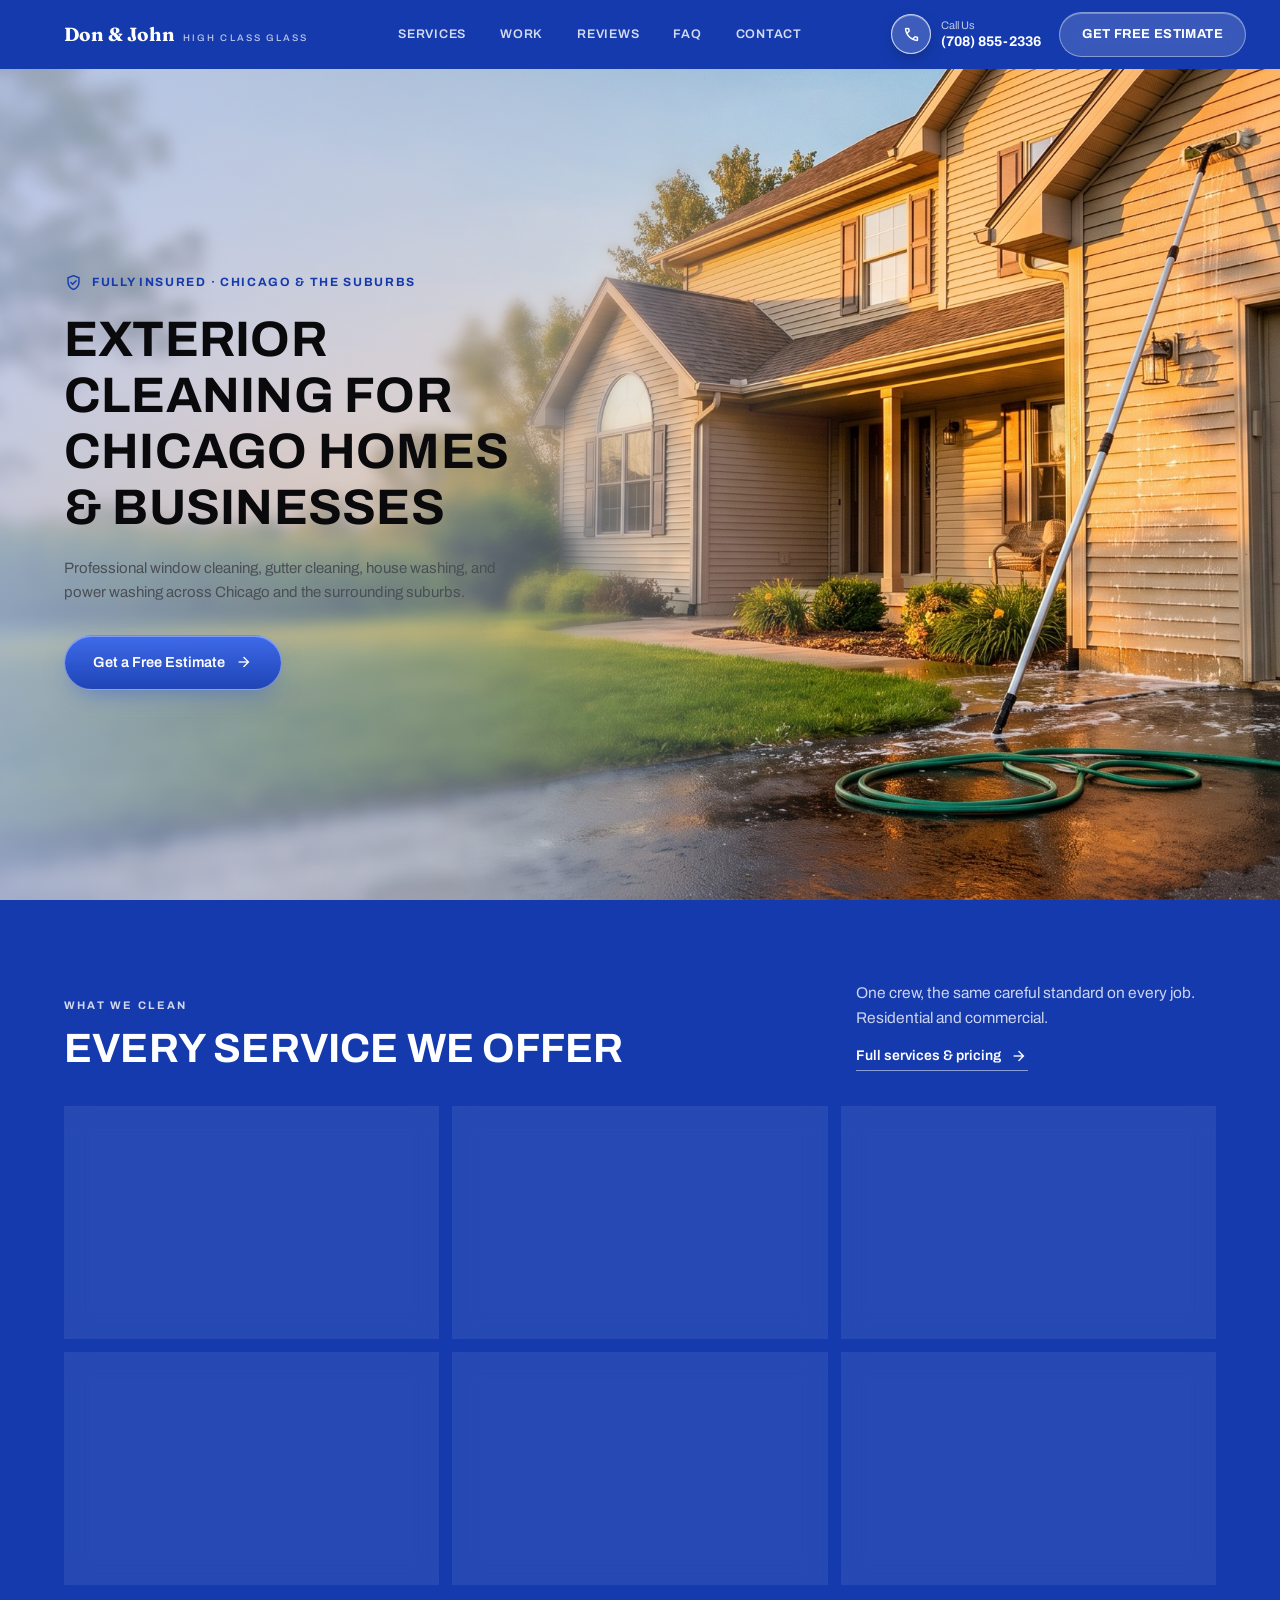
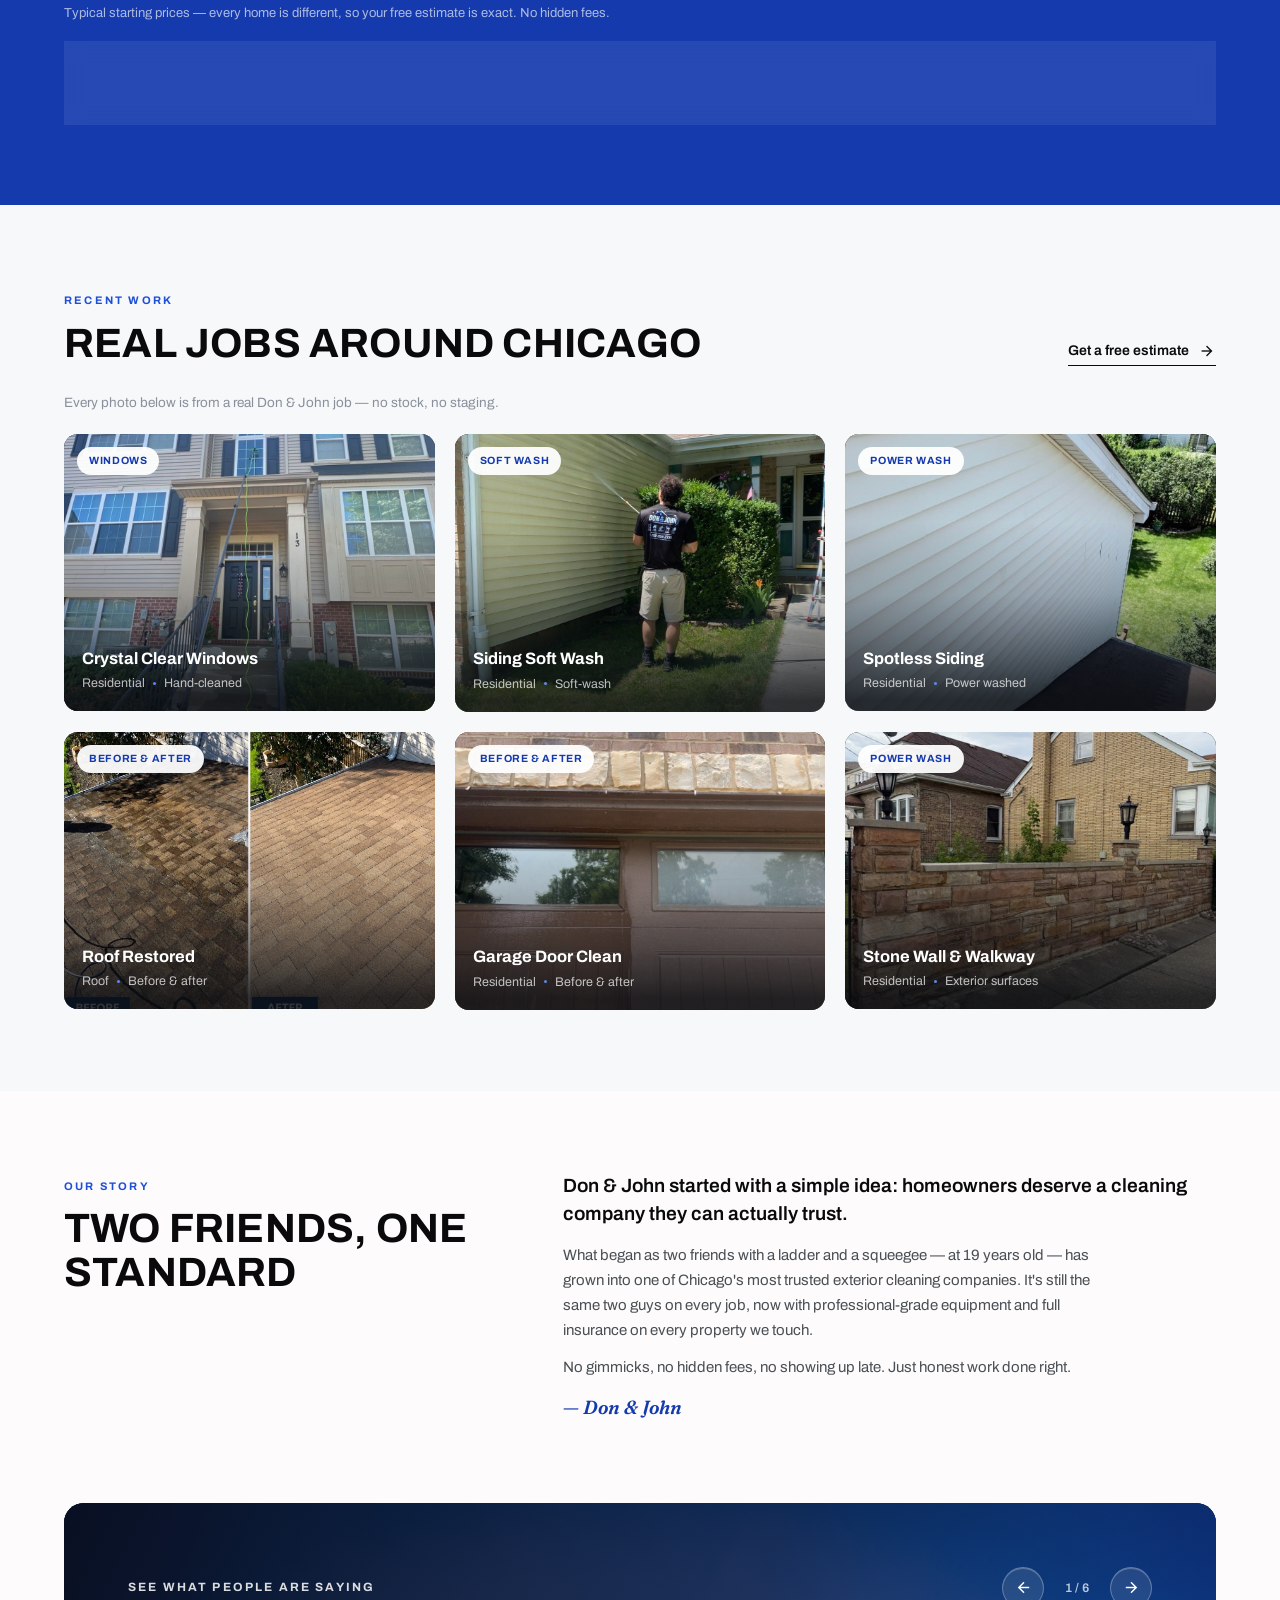
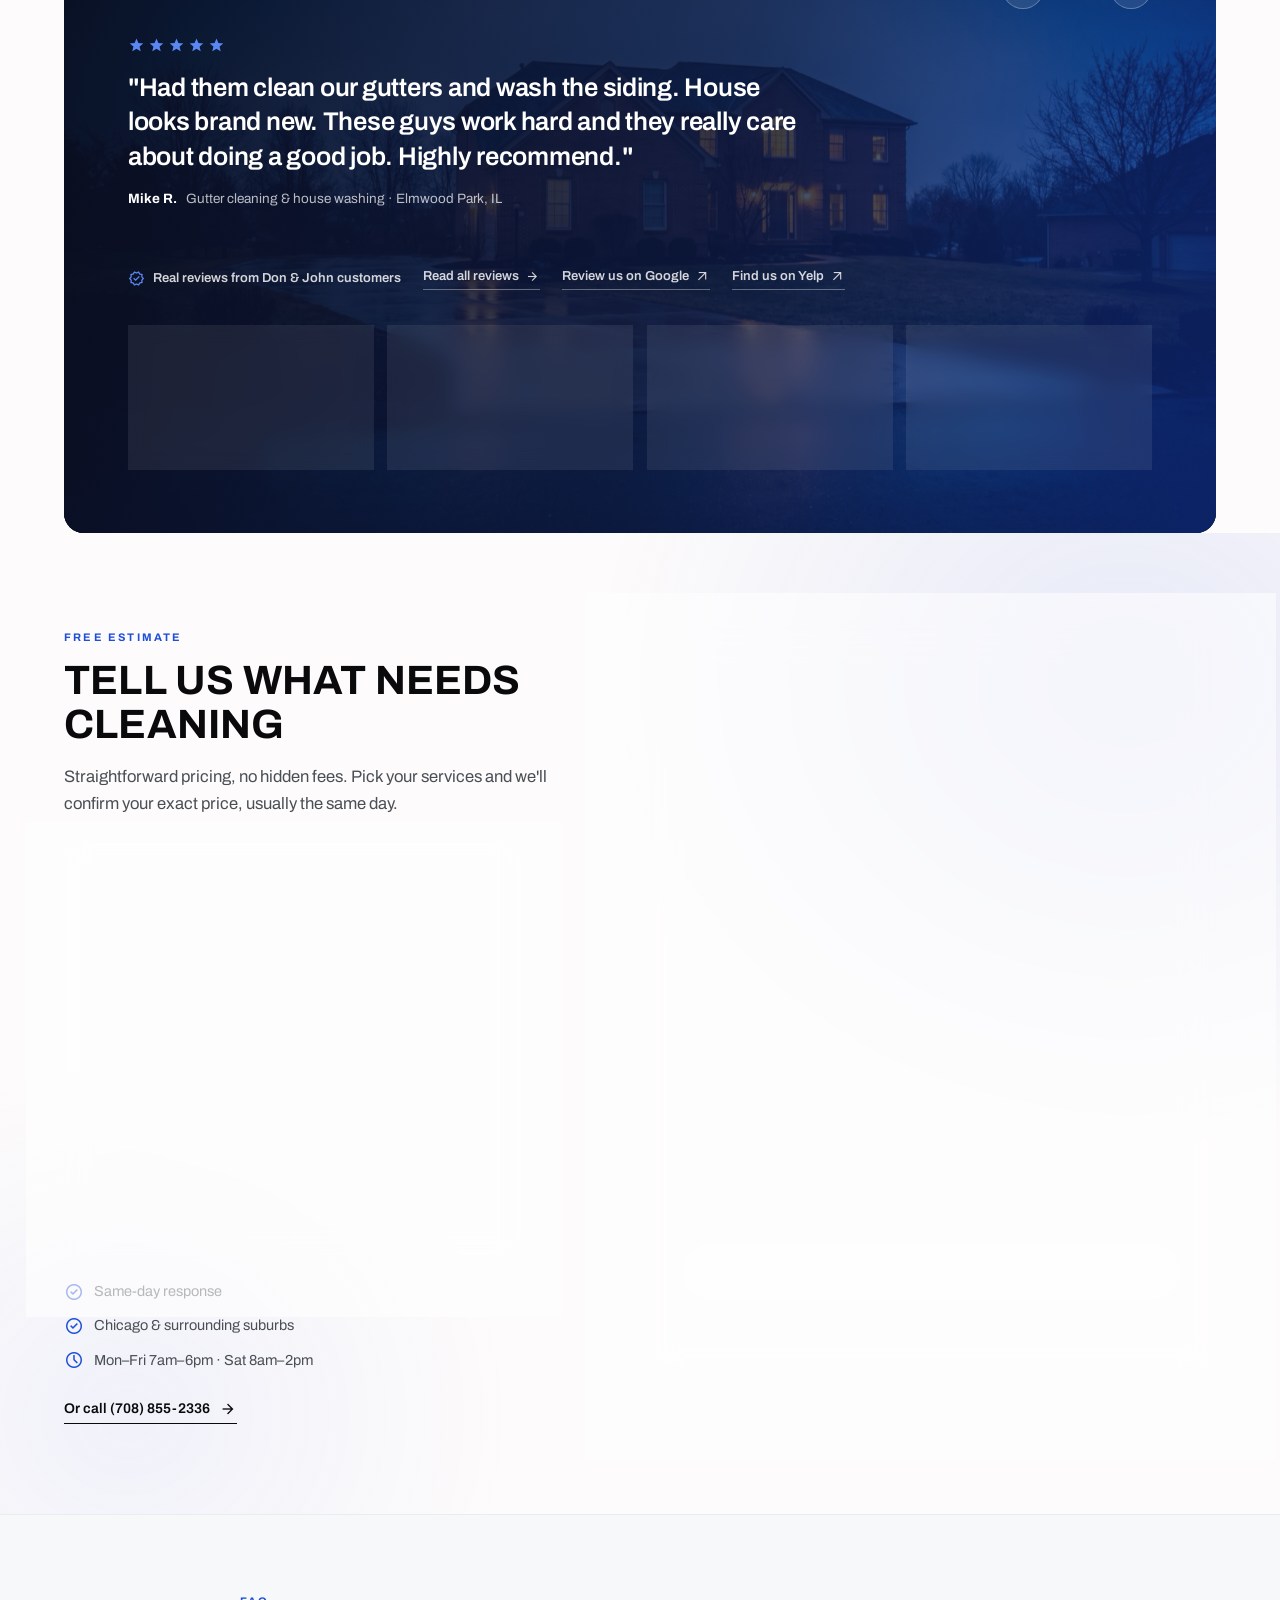
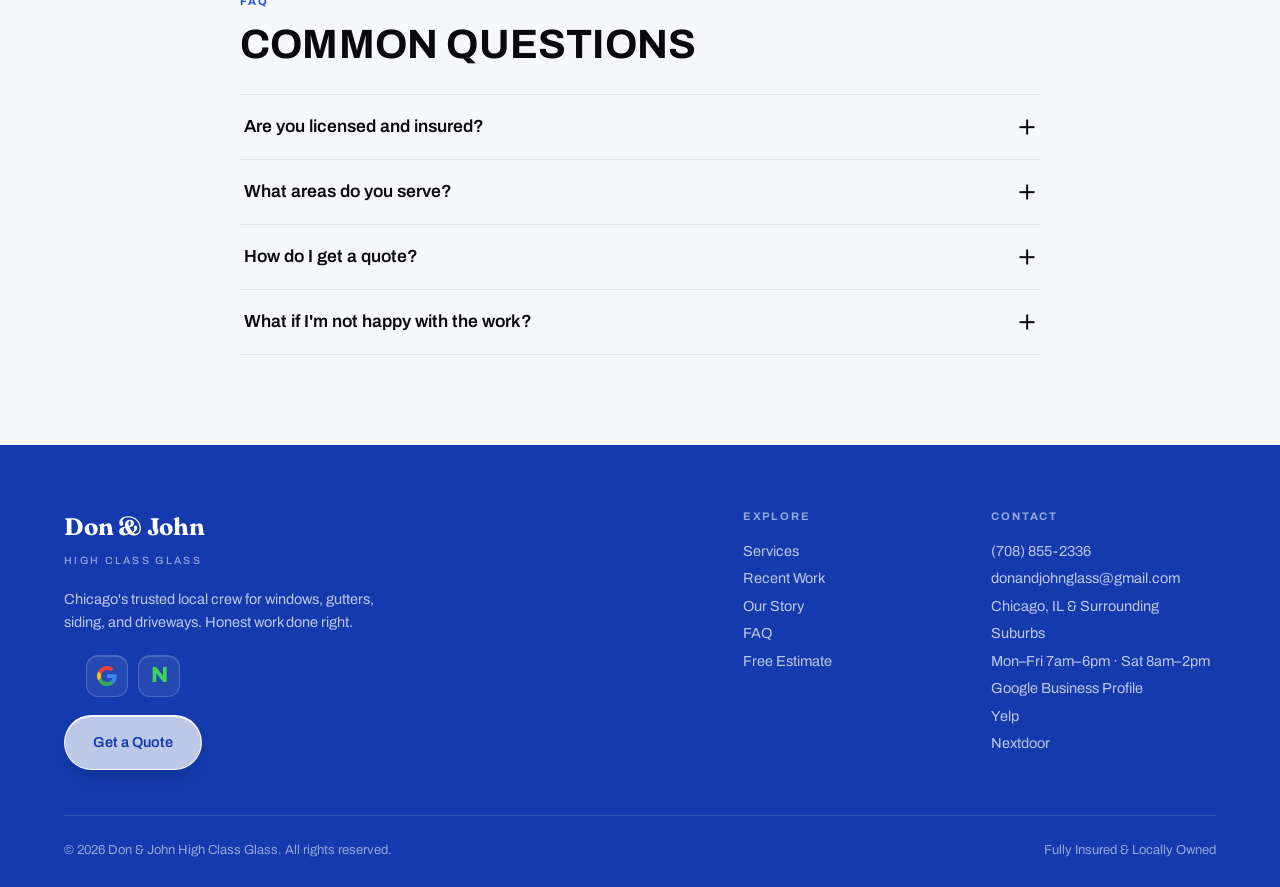
==== index.html @ ddd7c554 "Form: required first/last name, ZIP-validated address, timing field, hints, success popup; center ch" ====
<!DOCTYPE html>
<html lang="en">
<head>
<meta charset="UTF-8">
<meta name="viewport" content="width=device-width, initial-scale=1.0">
<title>Don &amp; John High Class Glass | Window &amp; Exterior Cleaning in Chicago</title>
<meta name="description" content="Don & John High Class Glass — professional window cleaning, gutter cleaning, house washing, power washing and driveway cleaning serving Chicago, IL & surrounding suburbs.">
<link rel="icon" href="data:image/svg+xml,%3Csvg xmlns='http://www.w3.org/2000/svg' viewBox='0 0 64 64'%3E%3Crect width='64' height='64' rx='14' fill='%231E4FD8'/%3E%3Ctext x='32' y='42' font-family='Archivo,Arial,sans-serif' font-size='26' font-weight='700' fill='white' text-anchor='middle'%3ED%26J%3C/text%3E%3C/svg%3E">
<meta property="og:title" content="Don &amp; John High Class Glass — Window &amp; Exterior Cleaning, Chicago">
<meta property="og:description" content="Fully insured window and exterior cleaning across Chicago and the surrounding suburbs. Free same-day estimates.">
<meta property="og:type" content="website">
<meta property="og:url" content="https://kaidena9.github.io/don-and-john-/">
<meta property="og:image" content="https://kaidena9.github.io/don-and-john-/images/hero-suds.jpg">

<link rel="preconnect" href="https://fonts.googleapis.com">
<link rel="preconnect" href="https://fonts.gstatic.com" crossorigin>
<link rel="stylesheet" href="https://fonts.googleapis.com/css2?family=Archivo:wght@400;500;600;700&family=Fraunces:opsz,wght@9..144,400;9..144,500;9..144,600;9..144,700&display=swap">
<link rel="stylesheet" href="https://fonts.googleapis.com/css2?family=Material+Symbols+Outlined:wght,FILL@100..700,0..1&display=block">
<link rel="canonical" href="https://kaidena9.github.io/don-and-john-/">
<link rel="stylesheet" href="css/style.css">
<script type="application/ld+json">
{
  "@context": "https://schema.org",
  "@type": "LocalBusiness",
  "name": "Don & John High Class Glass",
  "description": "Window cleaning, gutter cleaning, house washing, power washing and driveway cleaning.",
  "telephone": "+1-708-855-2336",
  "email": "donandjohnglass@gmail.com",
  "url": "https://kaidena9.github.io/don-and-john-/",
  "areaServed": "Chicago, IL and surrounding suburbs",
  "priceRange": "$$",
  "openingHours": ["Mo-Fr 07:00-18:00", "Sa 08:00-14:00"],
  "sameAs": [
    "https://g.page/r/CdWfvbmN3lbPEBM",
    "https://www.yelp.com/biz/don-and-john-high-class-glass-elmwood-park",
    "https://nextdoor.com/pages/don-johns-high-class-glass-chicago-il/"
  ]
}
</script>
</head>
<body>

<a class="skip-link" href="#main">Skip to content</a>

<!-- NAV -->
<header class="nav" id="nav">
  <div class="nav__inner">
    <a href="#main" class="nav__brand"><b>Don &amp; John</b><i>High Class Glass</i></a>

    <nav class="nav__links" aria-label="Primary" id="navLinks">
      <a href="services.html">Services</a>
      <a href="#gallery">Work</a>
      <a href="reviews.html">Reviews</a>
      <a href="#faq">FAQ</a>
      <a href="#estimate">Contact</a>
    </nav>

    <div class="nav__actions">
      <a href="tel:+17088552336" class="nav__call">
        <span class="nav__call-ic" aria-hidden="true"><span class="material-symbols-outlined">call</span></span>
        <span class="nav__call-txt"><i>Call Us</i><b>(708) 855-2336</b></span>
      </a>
      <a href="#estimate" class="nav__cta">Get Free Estimate</a>
    </div>

    <button class="nav__toggle" id="navToggle" aria-label="Menu" aria-expanded="false">
      <span></span><span></span>
    </button>
  </div>
</header>

<main id="main" tabindex="-1">

  <!-- HERO -->
  <section class="hero">
    <img class="hero__bg" src="images/hero-suds.jpg" alt="" aria-hidden="true">
    <div class="hero__inner">
      <div class="hero__copy">
        <span class="hero__eyebrow"><span class="material-symbols-outlined" aria-hidden="true">verified_user</span>Fully Insured · Chicago &amp; the Suburbs</span>
        <h1 class="hero__title">Exterior cleaning for Chicago homes &amp; businesses</h1>
        <p class="hero__body">Professional window cleaning, gutter cleaning, house washing, and power washing across Chicago and the surrounding suburbs.</p>
        <div class="hero__ctas">
          <a href="#estimate" class="btn btn--accent">Get a Free Estimate <span class="material-symbols-outlined" aria-hidden="true">arrow_forward</span></a>
        </div>
      </div>
    </div>
  </section>

  <!-- SERVICES -->
  <section class="services" id="services">
    <div class="services__inner">
      <header class="services__head" data-reveal>
        <div>
          <span class="eyebrow eyebrow--light">What we clean</span>
          <h2 class="section-title section-title--light">Every service we offer</h2>
        </div>
        <div><p class="services__lede">One crew, the same careful standard on every job. Residential and commercial.</p>
        <a href="services.html" class="link-arrow link-arrow--light" style="margin-top:14px">Full services &amp; pricing <span class="material-symbols-outlined" aria-hidden="true">arrow_forward</span></a></div>
      </header>
      <div class="services__grid" data-reveal-stagger>
        <a class="service-card" href="services.html#window-cleaning">
          <span class="service-card__ic" aria-hidden="true"><span class="material-symbols-outlined">window</span></span>
          <h3>Window Cleaning</h3>
          <p>Streak-free glass, inside and out, cleaned by hand.</p>
          <span class="service-card__price">1-story from $149 · 2-story from $249</span>
        </a><a class="service-card" href="services.html#gutter-cleaning">
          <span class="service-card__ic" aria-hidden="true"><span class="material-symbols-outlined">home_repair_service</span></span>
          <h3>Gutter Cleaning</h3>
          <p>Every leaf out, every downspout flushed, no mess left behind.</p>
          <span class="service-card__price">From $149 · up to 200 ft</span>
        </a><a class="service-card" href="services.html#house-washing">
          <span class="service-card__ic" aria-hidden="true"><span class="material-symbols-outlined">water_drop</span></span>
          <h3>House Washing</h3>
          <p>Soft-wash that lifts dirt and mildew without hurting your siding.</p>
          <span class="service-card__price">From $249</span>
        </a><a class="service-card" href="services.html#power-washing">
          <span class="service-card__ic" aria-hidden="true"><span class="material-symbols-outlined">bolt</span></span>
          <h3>Power Washing</h3>
          <p>Patios, decks, fences, and walkways stripped of years of grime.</p>
          <span class="service-card__price">Custom quote</span>
        </a><a class="service-card" href="services.html#driveway-cleaning">
          <span class="service-card__ic" aria-hidden="true"><span class="material-symbols-outlined">directions_car</span></span>
          <h3>Driveway Cleaning</h3>
          <p>Oil stains, grime, and tire marks lifted from the concrete.</p>
          <span class="service-card__price">Starting at $199</span>
        </a><a class="service-card" href="services.html#commercial">
          <span class="service-card__ic" aria-hidden="true"><span class="material-symbols-outlined">storefront</span></span>
          <h3>Commercial</h3>
          <p>Storefronts and offices kept clean, on your schedule.</p>
          <span class="service-card__price">Custom quote</span>
        </a></div>
      <p class="services__note">Typical starting prices — every home is different, so your free estimate is exact. No hidden fees.</p>
      <div class="services__seasonal" data-reveal>
        <span class="material-symbols-outlined" aria-hidden="true">ac_unit</span>
        <div>
          <b>Seasonal — Christmas Light Installation</b>
          <span>Custom holiday light layouts with professional setup and takedown. Ask about it when you book.</span>
        </div>
      </div>
    </div>
  </section>

  <!-- WORK / GALLERY -->
  <section class="work" id="gallery">
    <div class="work__inner">
      <header class="work__head" data-reveal>
        <div>
          <span class="eyebrow">Recent work</span>
          <h2 class="section-title">Real jobs around Chicago</h2>
        </div>
        <a href="#estimate" class="link-arrow">Get a free estimate <span class="material-symbols-outlined" aria-hidden="true">arrow_forward</span></a>
      </header>
      <p class="work__note" data-reveal>Every photo below is from a real Don &amp; John job — no stock, no staging.</p>

      <div class="work__grid" data-reveal-stagger>
        <article class="work-card">
          <img src="images/gallery-windows.jpg" alt="Water-fed pole cleaning an upper window of a Chicago home">
          <div class="work-card__scrim"></div>
          <span class="work-card__tag">Windows</span>
          <div class="work-card__body">
            <h3 class="work-card__title">Crystal Clear Windows</h3>
            <p class="work-card__meta">Residential <span class="dot"></span> Hand-cleaned</p>
          </div>
        </article>

        <article class="work-card">
          <img src="images/gallery-gutters.jpg" alt="Crew member soft-washing a home's siding">
          <div class="work-card__scrim"></div>
          <span class="work-card__tag">Soft Wash</span>
          <div class="work-card__body">
            <h3 class="work-card__title">Siding Soft Wash</h3>
            <p class="work-card__meta">Residential <span class="dot"></span> Soft-wash</p>
          </div>
        </article>

        <article class="work-card">
          <img src="images/gallery-siding-powerwash.jpg" alt="Clean white vinyl siding after a power wash">
          <div class="work-card__scrim"></div>
          <span class="work-card__tag">Power Wash</span>
          <div class="work-card__body">
            <h3 class="work-card__title">Spotless Siding</h3>
            <p class="work-card__meta">Residential <span class="dot"></span> Power washed</p>
          </div>
        </article>

        <article class="work-card">
          <img src="images/gallery-roof.jpg" alt="Roof shown half-cleaned, before and after">
          <div class="work-card__scrim"></div>
          <span class="work-card__tag">Before &amp; After</span>
          <div class="work-card__body">
            <h3 class="work-card__title">Roof Restored</h3>
            <p class="work-card__meta">Roof <span class="dot"></span> Before &amp; after</p>
          </div>
        </article>

        <article class="work-card">
          <img src="images/gallery-garage-beforeafter.jpg" alt="Garage door with a cleaned half next to an unwashed half">
          <div class="work-card__scrim"></div>
          <span class="work-card__tag">Before &amp; After</span>
          <div class="work-card__body">
            <h3 class="work-card__title">Garage Door Clean</h3>
            <p class="work-card__meta">Residential <span class="dot"></span> Before &amp; after</p>
          </div>
        </article>

        <article class="work-card">
          <img src="images/gallery-stonewall.jpg" alt="Stone wall and walkway cleaned along a brick home">
          <div class="work-card__scrim"></div>
          <span class="work-card__tag">Power Wash</span>
          <div class="work-card__body">
            <h3 class="work-card__title">Stone Wall &amp; Walkway</h3>
            <p class="work-card__meta">Residential <span class="dot"></span> Exterior surfaces</p>
          </div>
        </article>
      </div>
    </div>
  </section>

  <!-- OUR STORY -->
  <section class="story" id="about">
    <div class="story__inner">
      <div data-reveal>
        <span class="eyebrow">Our story</span>
        <h2 class="section-title">Two friends, one standard</h2>
      </div>
      <div class="story__body" data-reveal>
        <p class="story__lead">Don &amp; John started with a simple idea: homeowners deserve a cleaning company they can actually trust.</p>
        <p>What began as two friends with a ladder and a squeegee — at 19 years old — has grown into one of Chicago's most trusted exterior cleaning companies. It's still the same two guys on every job, now with professional-grade equipment and full insurance on every property we touch.</p>
        <p>No gimmicks, no hidden fees, no showing up late. Just honest work done right.</p>
        <span class="story__sig">— Don &amp; John</span>
      </div>
    </div>
  </section>

  <!-- TRUST / REVIEWS -->
  <section class="trust" id="reviews">
    <div class="trust__inner">
      <div class="trust__bg"><img src="images/band-brick.jpg" alt="" aria-hidden="true"></div>
      <div class="trust__content" data-reveal>
        <div class="trust__head">
          <span class="trust__label">See what people are saying</span>
          <div class="trust__nav">
            <button class="trust__arrow" id="revPrev" aria-label="Previous review"><span class="material-symbols-outlined" aria-hidden="true">arrow_back</span></button>
            <span class="trust__count" id="revCount">1 / 6</span>
            <button class="trust__arrow" id="revNext" aria-label="Next review"><span class="material-symbols-outlined" aria-hidden="true">arrow_forward</span></button>
          </div>
        </div>

        <div class="trust__slider" id="revSlider">
          <div class="trust__track" id="revTrack" aria-live="polite">
            <figure class="trust__slide">
              <div class="trust__stars" aria-label="5 out of 5 stars"><span class="material-symbols-outlined" style="font-variation-settings:'FILL' 1">star</span><span class="material-symbols-outlined" style="font-variation-settings:'FILL' 1">star</span><span class="material-symbols-outlined" style="font-variation-settings:'FILL' 1">star</span><span class="material-symbols-outlined" style="font-variation-settings:'FILL' 1">star</span><span class="material-symbols-outlined" style="font-variation-settings:'FILL' 1">star</span></div>
              <blockquote class="trust__quote">"Had them clean our gutters and wash the siding. House looks brand new. These guys work hard and they really care about doing a good job. Highly recommend."</blockquote>
              <figcaption class="trust__by"><b>Mike R.</b> Gutter cleaning &amp; house washing · Elmwood Park, IL</figcaption>
            </figure>
            <figure class="trust__slide">
              <div class="trust__stars" aria-label="5 out of 5 stars"><span class="material-symbols-outlined" style="font-variation-settings:'FILL' 1">star</span><span class="material-symbols-outlined" style="font-variation-settings:'FILL' 1">star</span><span class="material-symbols-outlined" style="font-variation-settings:'FILL' 1">star</span><span class="material-symbols-outlined" style="font-variation-settings:'FILL' 1">star</span><span class="material-symbols-outlined" style="font-variation-settings:'FILL' 1">star</span></div>
              <blockquote class="trust__quote">"Don &amp; John cleaned every window in our house and they've never looked better. Showed up on time, friendly, and the price was exactly what they quoted. We've already booked them again for spring."</blockquote>
              <figcaption class="trust__by"><b>Sarah M.</b> Window cleaning · Oak Park, IL</figcaption>
            </figure>
            <figure class="trust__slide">
              <div class="trust__stars" aria-label="5 out of 5 stars"><span class="material-symbols-outlined" style="font-variation-settings:'FILL' 1">star</span><span class="material-symbols-outlined" style="font-variation-settings:'FILL' 1">star</span><span class="material-symbols-outlined" style="font-variation-settings:'FILL' 1">star</span><span class="material-symbols-outlined" style="font-variation-settings:'FILL' 1">star</span><span class="material-symbols-outlined" style="font-variation-settings:'FILL' 1">star</span></div>
              <blockquote class="trust__quote">"We use Don &amp; John twice a year for window cleaning. Always consistent, always professional. They're careful around our landscaping and leave everything spotless."</blockquote>
              <figcaption class="trust__by"><b>Lisa T.</b> Window cleaning · River Forest, IL</figcaption>
            </figure>
            <figure class="trust__slide">
              <div class="trust__stars" aria-label="5 out of 5 stars"><span class="material-symbols-outlined" style="font-variation-settings:'FILL' 1">star</span><span class="material-symbols-outlined" style="font-variation-settings:'FILL' 1">star</span><span class="material-symbols-outlined" style="font-variation-settings:'FILL' 1">star</span><span class="material-symbols-outlined" style="font-variation-settings:'FILL' 1">star</span><span class="material-symbols-outlined" style="font-variation-settings:'FILL' 1">star</span></div>
              <blockquote class="trust__quote">"Called for a driveway cleaning quote and they were out the next day. Oil stains I'd been staring at for years are completely gone. Fair price, great work."</blockquote>
              <figcaption class="trust__by"><b>Tom K.</b> Driveway cleaning · Park Ridge, IL</figcaption>
            </figure>
            <figure class="trust__slide">
              <div class="trust__stars" aria-label="5 out of 5 stars"><span class="material-symbols-outlined" style="font-variation-settings:'FILL' 1">star</span><span class="material-symbols-outlined" style="font-variation-settings:'FILL' 1">star</span><span class="material-symbols-outlined" style="font-variation-settings:'FILL' 1">star</span><span class="material-symbols-outlined" style="font-variation-settings:'FILL' 1">star</span><span class="material-symbols-outlined" style="font-variation-settings:'FILL' 1">star</span></div>
              <blockquote class="trust__quote">"Our house looks amazing after the soft wash. Siding that looked dingy now looks fresh and clean. Friendly team and they explained everything they were doing."</blockquote>
              <figcaption class="trust__by"><b>Jennifer P.</b> House washing · Norridge, IL</figcaption>
            </figure>
            <figure class="trust__slide">
              <div class="trust__stars" aria-label="5 out of 5 stars"><span class="material-symbols-outlined" style="font-variation-settings:'FILL' 1">star</span><span class="material-symbols-outlined" style="font-variation-settings:'FILL' 1">star</span><span class="material-symbols-outlined" style="font-variation-settings:'FILL' 1">star</span><span class="material-symbols-outlined" style="font-variation-settings:'FILL' 1">star</span><span class="material-symbols-outlined" style="font-variation-settings:'FILL' 1">star</span></div>
              <blockquote class="trust__quote">"Best power washing service I've used. Our patio and walkway look completely different. On time, professional, and really reasonable pricing."</blockquote>
              <figcaption class="trust__by"><b>David L.</b> Power washing · Forest Park, IL</figcaption>
            </figure>
          </div>
        </div>

        <div class="trust__sources">
          <span class="trust__source-note">
            <span class="material-symbols-outlined" aria-hidden="true">verified</span>
            Real reviews from Don &amp; John customers
          </span>
          <a class="trust__source" href="reviews.html">Read all reviews <span class="material-symbols-outlined" aria-hidden="true">arrow_forward</span></a>
          <a class="trust__source" href="https://g.page/r/CdWfvbmN3lbPEBM" target="_blank" rel="noopener">
            Review us on Google <span class="material-symbols-outlined" aria-hidden="true">arrow_outward</span>
          </a>
          <a class="trust__source" href="https://www.yelp.com/biz/don-and-john-high-class-glass-elmwood-park" target="_blank" rel="noopener">
            Find us on Yelp <span class="material-symbols-outlined" aria-hidden="true">arrow_outward</span>
          </a>
        </div>

        <div class="trust__points" data-reveal-stagger>
          <div class="trust__point">
            <span class="material-symbols-outlined" aria-hidden="true">verified_user</span>
            <b>Fully Insured</b>
            <span>Your property is covered on every job.</span>
          </div>
          <div class="trust__point">
            <span class="material-symbols-outlined" aria-hidden="true">schedule</span>
            <b>On Time</b>
            <span>We show up when we say we will.</span>
          </div>
          <div class="trust__point">
            <span class="material-symbols-outlined" aria-hidden="true">request_quote</span>
            <b>Upfront Pricing</b>
            <span>You know the price before we start.</span>
          </div>
          <div class="trust__point">
            <span class="material-symbols-outlined" aria-hidden="true">thumb_up</span>
            <b>Satisfaction Guaranteed</b>
            <span>Not happy? We make it right.</span>
          </div>
        </div>
      </div>
    </div>
  </section>

  <!-- ESTIMATE FORM -->
  <section class="estimate" id="estimate">
    <div class="estimate__inner">
      <div class="estimate__copy" data-reveal>
        <span class="eyebrow">Free estimate</span>
        <h2 class="section-title">Tell us what needs cleaning</h2>
        <p class="lede">Straightforward pricing, no hidden fees. Pick your services and we'll confirm your exact price, usually the same day.</p>

        <div class="price-list">
          <div class="price-list__row"><span>Windows — Single Story <i>up to 25 windows</i></span><b>from $149</b></div>
          <div class="price-list__row"><span>Windows — Two Story <i>up to 40 windows</i></span><b>from $249</b></div>
          <div class="price-list__row"><span>Gutter Cleaning <i>up to 200 linear ft</i></span><b>from $149</b></div>
          <div class="price-list__row"><span>House Washing</span><b>from $249</b></div>
          <div class="price-list__row"><span>Driveway Cleaning</span><b>from $199</b></div>
          <div class="price-list__row"><span>Power Washing &amp; Commercial</span><b>custom</b></div>
          <div class="price-list__note">
            <p>Windows are cleaned inside &amp; out — screens, sills, and tracks included. Streak-free, guaranteed.</p>
            <p>Gutters include downspout flushing, full ground cleanup, and a condition report.</p>
            <p>Specialty windows, coach houses, and larger homes are quoted individually.</p>
          </div>
        </div>

        <ul class="estimate__points">
          <li><span class="material-symbols-outlined" aria-hidden="true">check_circle</span>Same-day response</li>
          <li><span class="material-symbols-outlined" aria-hidden="true">check_circle</span>Chicago &amp; surrounding suburbs</li>
          <li><span class="material-symbols-outlined" aria-hidden="true">schedule</span>Mon–Fri 7am–6pm · Sat 8am–2pm</li>
        </ul>
        <a href="tel:+17088552336" class="link-arrow estimate__call">Or call (708) 855-2336 <span class="material-symbols-outlined" aria-hidden="true">arrow_forward</span></a>
      </div>

      <form class="estimate-form" id="estimate-form" action="https://formsubmit.co/donandjohnglass@gmail.com" method="POST" data-reveal>
        <input type="hidden" name="_next" value="https://kaidena9.github.io/don-and-john-/thanks.html">
        <input type="hidden" name="_subject" value="New estimate request from the website">
        <input type="hidden" name="_captcha" value="false">
        <input type="hidden" name="_template" value="table">
        <input type="hidden" name="_replyto" value="">
        <input type="text" name="_honey" style="display:none" tabindex="-1" autocomplete="off" aria-hidden="true">
        <div class="estimate-form__row">
          <label for="first_name">First name <i>required</i></label>
          <input type="text" id="first_name" name="first_name" required autocomplete="given-name">
        </div>
        <div class="estimate-form__row">
          <label for="last_name">Last name <i>required</i></label>
          <input type="text" id="last_name" name="last_name" required autocomplete="family-name">
        </div>
        <div class="estimate-form__row">
          <label for="phone">Phone <i>required</i></label>
          <input type="tel" id="phone" name="phone" required autocomplete="tel">
        </div>
        <div class="estimate-form__row">
          <label for="email">Email <i>required</i></label>
          <input type="email" id="email" name="email" required autocomplete="email">
        </div>
        <div class="estimate-form__row estimate-form__row--full">
          <label for="address">Property address <i>street, city &amp; ZIP code</i></label>
          <input type="text" id="address" name="address" required autocomplete="street-address" placeholder="123 W Cortland St, Chicago, IL 60634">
        </div>
        <fieldset class="estimate-form__row estimate-form__row--full">
          <legend>Services needed <i>pick all that apply</i></legend>
          <div class="svc-picks">
            <label class="svc-pick"><input type="checkbox" name="services[]" value="Window Cleaning"><span>Window Cleaning</span></label>
            <label class="svc-pick"><input type="checkbox" name="services[]" value="Gutter Cleaning"><span>Gutter Cleaning</span></label>
            <label class="svc-pick"><input type="checkbox" name="services[]" value="House Washing"><span>House Washing</span></label>
            <label class="svc-pick"><input type="checkbox" name="services[]" value="Power Washing"><span>Power Washing</span></label>
            <label class="svc-pick"><input type="checkbox" name="services[]" value="Driveway Cleaning"><span>Driveway Cleaning</span></label>
            <label class="svc-pick"><input type="checkbox" name="services[]" value="Commercial"><span>Commercial</span></label>
            <label class="svc-pick"><input type="checkbox" name="services[]" value="Not Sure"><span>Not Sure</span></label>
          </div>
        </fieldset>
        <div class="estimate-form__row estimate-form__row--full">
          <label for="message">When works for you? <i>dates or days, plus anything else we should know</i></label>
          <textarea id="message" name="message" rows="4" required placeholder="e.g. Weekday mornings, or Saturday Aug 8. Two-story house, back gate is unlocked."></textarea>
        </div>
        <button type="submit" class="btn btn--accent estimate-form__submit">
          Get Free Estimate
          <span class="material-symbols-outlined" aria-hidden="true">send</span>
        </button>
        <p class="estimate-form__note" id="form-note" role="status" aria-live="polite"></p>
      </form>
    </div>
  </section>

  <!-- FAQ -->
  <section class="faq" id="faq">
    <div class="faq__inner">
      <header class="faq__head" data-reveal>
        <span class="eyebrow">FAQ</span>
        <h2 class="section-title">Common questions</h2>
      </header>

      <div class="faq__list" id="faqList">
        <div class="faq__item">
          <button class="faq__q">Are you licensed and insured?<span class="faq__icon" aria-hidden="true"></span></button>
          <div class="faq__a"><div class="faq__a-inner"><p>Yes. Don &amp; John is fully insured, so your property is protected while we work.</p></div></div>
        </div>
        <div class="faq__item">
          <button class="faq__q">What areas do you serve?<span class="faq__icon" aria-hidden="true"></span></button>
          <div class="faq__a"><div class="faq__a-inner"><p>Chicago, IL and the surrounding suburbs.</p></div></div>
        </div>
        <div class="faq__item">
          <button class="faq__q">How do I get a quote?<span class="faq__icon" aria-hidden="true"></span></button>
          <div class="faq__a"><div class="faq__a-inner"><p>Fill out the estimate form or call us. We usually get back to you the same day.</p></div></div>
        </div>
        <div class="faq__item">
          <button class="faq__q">What if I'm not happy with the work?<span class="faq__icon" aria-hidden="true"></span></button>
          <div class="faq__a"><div class="faq__a-inner"><p>Every job is backed by a satisfaction guarantee. If something's not right, we come back and fix it.</p></div></div>
        </div>
      </div>
    </div>
  </section>

</main>

<!-- SUBMIT SUCCESS -->
<div class="sent" id="sentOverlay" hidden>
  <div class="sent__card" role="dialog" aria-modal="true" aria-labelledby="sentTitle">
    <span class="sent__check" aria-hidden="true"><span class="material-symbols-outlined">check</span></span>
    <h2 class="sent__title" id="sentTitle">Request sent</h2>
    <p class="sent__body">Keep an eye on your phone and email — we'll get back to you with your exact price within 24 hours.</p>
    <p class="sent__meta">Need us sooner? Call <a href="tel:+17088552336">(708) 855-2336</a></p>
    <button type="button" class="btn btn--accent sent__close" id="sentClose">Done</button>
  </div>
</div>

<!-- FOOTER -->
<footer class="site-footer">
  <div class="footer__inner">
    <div class="footer__top">
      <div>
        <span class="footer__brand">Don &amp; John<i>High Class Glass</i></span>
        <p class="footer__pitch">Chicago's trusted local crew for windows, gutters, siding, and driveways. Honest work done right.</p>
        <div class="footer__stack">
          <div class="footer__social">
          <a class="footer__social-btn" href="https://g.page/r/CdWfvbmN3lbPEBM" target="_blank" rel="noopener" aria-label="Don &amp; John on Google">
            <svg viewBox="0 0 48 48" width="20" height="20" aria-hidden="true"><path fill="#EA4335" d="M24 9.5c3.54 0 6.71 1.22 9.21 3.6l6.85-6.85C35.9 2.38 30.47 0 24 0 14.62 0 6.51 5.38 2.56 13.22l7.98 6.19C12.43 13.72 17.74 9.5 24 9.5z"/><path fill="#4285F4" d="M46.98 24.55c0-1.57-.15-3.09-.38-4.55H24v9.02h12.94c-.58 2.96-2.26 5.48-4.78 7.18l7.73 6c4.51-4.18 7.09-10.36 7.09-17.65z"/><path fill="#FBBC05" d="M10.53 28.59c-.48-1.45-.76-2.99-.76-4.59s.27-3.14.76-4.59l-7.98-6.19C.92 16.46 0 20.12 0 24c0 3.88.92 7.54 2.56 10.78l7.97-6.19z"/><path fill="#34A853" d="M24 48c6.48 0 11.93-2.13 15.89-5.81l-7.73-6c-2.15 1.45-4.92 2.3-8.16 2.3-6.26 0-11.57-4.22-13.47-9.91l-7.98 6.19C6.51 42.62 14.62 48 24 48z"/></svg>
          </a>
          <a class="footer__social-btn" href="https://nextdoor.com/pages/don-johns-high-class-glass-chicago-il/" target="_blank" rel="noopener" aria-label="Don &amp; John on Nextdoor">
            <span class="footer__nd" aria-hidden="true">N</span>
          </a>
        </div>
          <a href="#estimate" class="btn btn--white footer__cta">Get a Quote</a>
        </div>
      </div>
      <div class="footer__cols">
        <div>
          <span class="footer__label">Explore</span>
          <p>
            <a href="services.html">Services</a><br>
            <a href="#gallery">Recent Work</a><br>
            <a href="#about">Our Story</a><br>
            <a href="#faq">FAQ</a><br>
            <a href="#estimate">Free Estimate</a>
          </p>
        </div>
        <div>
          <span class="footer__label">Contact</span>
          <p>
            <a href="tel:+17088552336">(708) 855-2336</a><br>
            <a href="mailto:donandjohnglass@gmail.com">donandjohnglass@gmail.com</a><br>
            Chicago, IL &amp; Surrounding Suburbs<br>
            Mon–Fri 7am–6pm · Sat 8am–2pm<br>
            <a href="https://g.page/r/CdWfvbmN3lbPEBM" target="_blank" rel="noopener">Google Business Profile</a><br>
            <a href="https://www.yelp.com/biz/don-and-john-high-class-glass-elmwood-park" target="_blank" rel="noopener">Yelp</a><br>
            <a href="https://nextdoor.com/pages/don-johns-high-class-glass-chicago-il/" target="_blank" rel="noopener">Nextdoor</a>
          </p>
        </div>
      </div>
    </div>
    <div class="footer__base">
      <span>&copy; <span id="year"></span> Don &amp; John High Class Glass. All rights reserved.</span>
      <span>Fully Insured &amp; Locally Owned</span>
    </div>
  </div>
</footer>

<script src="js/script.js"></script>
</body>
</html>
---- css/style.css ----
/* ============================================================
   Don & John Exterior Cleaning
   Bold-sans system matching the hero; blue brand accents.
   ============================================================ */

/* ---------- Tokens ---------- */
:root {
  --ink:        #0A0A0C;
  --ink-2:      #141416;
  --paper:      #FDFBFB;
  --paper-2:    #F6F8FA;
  --paper-3:    #EDF1F5;

  --text:       #0A0A0C;
  --text-dim:   #4A4F55;
  --text-faint: #8A909B;

  --on-dark:        #FFFFFF;
  --on-dark-dim:    rgba(255, 255, 255, 0.72);
  --on-dark-faint:  rgba(255, 255, 255, 0.55);

  --line:       #E2E6EA;
  --line-soft:  #EAEDF0;
  --line-dark:  rgba(255, 255, 255, 0.14);

  --accent:       #1E4FD8;
  --accent-soft:  #5B87F2;
  --accent-dark:  #143AAD;

  --ff-display: 'Fraunces', Georgia, serif;
  --ff-body:    'Archivo', system-ui, sans-serif;

  --max: 1280px;
  --gutter: clamp(20px, 5vw, 72px);

  --ease: cubic-bezier(0.22, 1, 0.36, 1);
  --ease-out: cubic-bezier(0.16, 1, 0.3, 1);
}

/* ---------- Reset ---------- */
*, *::before, *::after { box-sizing: border-box; }
* { margin: 0; padding: 0; }
html { scroll-behavior: smooth; -webkit-text-size-adjust: 100%; }
@media (prefers-reduced-motion: reduce) {
  html { scroll-behavior: auto; }
  *, *::before, *::after { animation-duration: .01ms !important; transition-duration: .01ms !important; }
}

body {
  font-family: var(--ff-body);
  background: var(--paper);
  color: var(--text);
  font-size: 16px;
  line-height: 1.6;
  -webkit-font-smoothing: antialiased;
  text-rendering: optimizeLegibility;
  overflow-x: hidden;
}

img { display: block; max-width: 100%; height: auto; }
a { color: inherit; text-decoration: none; }
ul { list-style: none; }
button { font: inherit; color: inherit; background: none; border: none; cursor: pointer; }
:focus-visible { outline: 2px solid var(--accent); outline-offset: 3px; border-radius: 2px; }

.skip-link {
  position: absolute; left: -999px; top: 0;
  background: #fff; color: var(--text);
  padding: 12px 20px; z-index: 999; border-radius: 0 0 8px 0;
}
.skip-link:focus { left: 0; }

/* ---------- Shared type ---------- */
.eyebrow {
  display: inline-block;
  font-size: 11px;
  font-weight: 700;
  letter-spacing: 0.2em;
  text-transform: uppercase;
  color: var(--accent);
  margin-bottom: 12px;
}
.eyebrow--light { color: rgba(255,255,255,.8); }

.section-title {
  font-family: var(--ff-body);
  font-weight: 700;
  font-size: clamp(26px, 3.2vw, 42px);
  line-height: 1.08;
  letter-spacing: 0.005em;
  text-transform: uppercase;
  color: var(--text);
}
.section-title--light { color: #fff; }

.lede {
  font-size: clamp(15.5px, 1.3vw, 18px);
  line-height: 1.6;
  color: var(--text-dim);
  max-width: 54ch;
}

.link-arrow {
  display: inline-flex;
  align-items: center;
  gap: 9px;
  font-weight: 600;
  font-size: 14px;
  color: var(--text);
  padding-bottom: 3px;
  border-bottom: 1.5px solid currentColor;
  transition: gap .3s var(--ease), color .25s var(--ease);
  cursor: pointer;
}
.link-arrow .material-symbols-outlined { font-size: 18px; transition: transform .3s var(--ease); }
.link-arrow:hover { gap: 14px; color: var(--accent); }
.link-arrow:hover .material-symbols-outlined { transform: translateX(3px); }

/* ---------- Buttons (glass) ---------- */
.btn {
  position: relative;
  overflow: hidden;
  display: inline-flex;
  align-items: center;
  justify-content: center;
  gap: 10px;
  font-weight: 600;
  font-size: 14.5px;
  padding: 15px 28px;
  border-radius: 100px;
  background: rgba(253,251,251,.8);
  color: var(--ink);
  backdrop-filter: blur(12px);
  -webkit-backdrop-filter: blur(12px);
  border: 1px solid rgba(255,255,255,.7);
  transition: transform .35s var(--ease-out), background .3s var(--ease), color .3s var(--ease), box-shadow .35s var(--ease-out);
  cursor: pointer;
}
.btn::before {
  content: "";
  position: absolute; top: 0; left: -85%;
  width: 55%; height: 100%;
  background: linear-gradient(105deg, transparent, rgba(255,255,255,.4), transparent);
  transform: skewX(-20deg);
  transition: left .65s var(--ease);
  pointer-events: none;
}
.btn:hover::before { left: 130%; }
.btn:hover { transform: translateY(-3px) scale(1.02); }
.btn:active { transform: translateY(-1px) scale(.97); transition-duration: .12s; }
.btn--accent {
  background: linear-gradient(180deg, rgba(56,102,238,.94), rgba(23,62,183,.94));
  border: 1px solid rgba(255,255,255,.38);
  color: #fff;
  box-shadow: 0 10px 28px -10px rgba(30,79,216,.55), inset 0 1px 0 rgba(255,255,255,.35);
}
.btn--accent:hover {
  background: linear-gradient(180deg, rgba(66,112,245,.96), rgba(26,68,196,.96));
  box-shadow: 0 20px 42px -14px rgba(30,79,216,.65), inset 0 1px 0 rgba(255,255,255,.4);
}
.btn--white {
  background: rgba(255,255,255,.72);
  border: 1px solid rgba(255,255,255,.9);
  color: var(--accent-dark);
  box-shadow: 0 10px 26px -12px rgba(10,10,12,.35), inset 0 1px 0 #fff;
}
.btn--white:hover {
  background: rgba(255,255,255,.9);
  box-shadow: 0 18px 38px -14px rgba(10,10,12,.45), inset 0 1px 0 #fff;
}
.btn .material-symbols-outlined { font-size: 18px; }

/* ============================================================
   NAV
   ============================================================ */
.nav {
  position: fixed;
  inset: 0 0 auto 0;
  z-index: 100;
  background: var(--accent-dark);
  transition: box-shadow .4s var(--ease);
}
.nav__inner {
  max-width: var(--max);
  margin: 0 auto;
  padding: 12px var(--gutter);
  /* nudge the call + CTA cluster toward the edge */
  padding-right: max(14px, calc(var(--gutter) - 30px));
  display: flex;
  align-items: center;
  gap: clamp(16px, 2.5vw, 36px);
}
.nav__brand {
  font-family: var(--ff-display);
  font-weight: 700;
  font-size: 19px;
  color: #fff;
  display: inline-flex;
  align-items: baseline;
  gap: 8px;
  white-space: nowrap;
}
.nav__brand i {
  font-style: normal;
  font-family: var(--ff-body);
  font-weight: 500;
  font-size: 9.5px;
  letter-spacing: 0.22em;
  text-transform: uppercase;
  color: rgba(255,255,255,.72);
}
.nav__links {
  display: flex;
  align-items: center;
  gap: clamp(2px, 1vw, 10px);
  margin: 0 auto;
}
.nav__links a {
  display: inline-flex;
  align-items: center;
  font-size: 12.5px;
  font-weight: 600;
  letter-spacing: .06em;
  text-transform: uppercase;
  color: rgba(255,255,255,.82);
  padding: 9px 12px;
  border-radius: 8px;
  transition: color .25s var(--ease), background .25s var(--ease);
  cursor: pointer;
}
.nav__links a:hover { color: #fff; background: rgba(255,255,255,.1); }
.nav__actions {
  display: flex;
  align-items: center;
  gap: 18px;
  flex: none;
}
.nav__call {
  display: inline-flex;
  align-items: center;
  gap: 10px;
  color: #fff;
}
.nav__call-ic {
  position: relative;
  width: 40px; height: 40px;
  display: grid; place-items: center;
  border-radius: 50%;
  background: rgba(255,255,255,.18);
  border: 1px solid rgba(255,255,255,.45);
  color: #fff;
  backdrop-filter: blur(10px);
  -webkit-backdrop-filter: blur(10px);
  box-shadow: 0 6px 18px -6px rgba(0,0,0,.4), inset 0 1px 0 rgba(255,255,255,.35);
  transition: background .3s var(--ease), transform .35s var(--ease-out), box-shadow .35s var(--ease-out);
}
.nav__call-ic::after {
  content: "";
  position: absolute; inset: -1px;
  border-radius: 50%;
  border: 1px solid rgba(255,255,255,.5);
  animation: call-pulse 2.6s var(--ease) infinite;
  pointer-events: none;
}
@keyframes call-pulse {
  0%   { transform: scale(1); opacity: .7; }
  70%  { transform: scale(1.45); opacity: 0; }
  100% { transform: scale(1.45); opacity: 0; }
}
.nav__call-ic .material-symbols-outlined { font-size: 19px; }
.nav__call-txt { display: flex; flex-direction: column; line-height: 1.25; }
.nav__call-txt i { font-style: normal; font-size: 11px; color: rgba(255,255,255,.72); }
.nav__call-txt b { font-size: 14px; font-weight: 700; white-space: nowrap; }
.nav__call:hover .nav__call-ic {
  background: rgba(255,255,255,.3);
  transform: translateY(-2px) scale(1.06);
  box-shadow: 0 12px 26px -8px rgba(0,0,0,.5), inset 0 1px 0 rgba(255,255,255,.45);
}
.nav__cta {
  display: inline-flex;
  align-items: center;
  padding: 11px 22px;
  border-radius: 100px;
  font-size: 13px;
  font-weight: 700;
  letter-spacing: .03em;
  text-transform: uppercase;
  background: rgba(255,255,255,.16);
  border: 1px solid rgba(255,255,255,.4);
  color: #fff;
  backdrop-filter: blur(10px);
  -webkit-backdrop-filter: blur(10px);
  box-shadow: inset 0 1px 0 rgba(255,255,255,.3);
  transition: background .3s var(--ease), transform .3s var(--ease), box-shadow .3s var(--ease);
  cursor: pointer;
  white-space: nowrap;
}
.nav__cta:hover {
  background: rgba(255,255,255,.28);
  transform: translateY(-1px);
  box-shadow: 0 10px 24px -10px rgba(0,0,0,.45), inset 0 1px 0 rgba(255,255,255,.35);
}
.nav__cta:active { transform: translateY(0) scale(.97); }

.nav.is-scrolled { box-shadow: 0 14px 34px -18px rgba(10,10,12,.55); }

.nav__toggle { display: none; }

/* ============================================================
   HERO
   ============================================================ */
.hero {
  position: relative;
  min-height: 100vh;
  min-height: 100svh;
  display: flex;
  align-items: center;
  overflow: hidden;
  background: var(--paper-2);
  color: var(--text);
}
.hero__bg {
  position: absolute; inset: 0;
  width: 100%; height: 100%;
  object-fit: cover;
  object-position: 72% center;
}
.hero::after {
  content: "";
  position: absolute; inset: 0; pointer-events: none;
  background: linear-gradient(92deg,
    rgba(178, 199, 242, 0.78) 0%,
    rgba(192, 211, 246, 0.46) 38%,
    rgba(205, 221, 248, 0) 66%);
}
.hero__inner {
  position: relative; z-index: 2;
  width: 100%; max-width: var(--max);
  margin: 0 auto;
  padding: clamp(120px, 15vh, 160px) var(--gutter) clamp(56px, 8vh, 88px);
}
.hero__copy { position: relative; width: 100%; max-width: 620px; display: flex; flex-direction: column; align-items: flex-start; }
.hero__eyebrow {
  display: inline-flex; align-items: center; gap: 9px;
  font-size: 12px; font-weight: 700; letter-spacing: 0.14em; text-transform: uppercase;
  color: var(--accent-dark);
  margin-bottom: 20px;
}
.hero__eyebrow .material-symbols-outlined { font-size: 19px; }
.hero__title {
  font-family: var(--ff-body);
  font-weight: 700;
  font-size: clamp(34px, 3.9vw, 56px);
  line-height: 1.12;
  letter-spacing: 0.005em;
  text-transform: uppercase;
  color: var(--ink);
  max-width: 15ch;
}
.hero__body { margin-top: 20px; max-width: 52ch; font-size: clamp(15px, 1.15vw, 16.5px); line-height: 1.62; color: var(--text-dim); }
.hero__ctas { margin-top: 30px; display: flex; align-items: center; gap: 14px 22px; flex-wrap: wrap; }

/* ============================================================
   SERVICES (blue band)
   ============================================================ */
.services {
  background: var(--accent-dark);
  color: #fff;
  padding: clamp(64px, 9vh, 104px) var(--gutter);
}
.services__inner { max-width: var(--max); margin: 0 auto; }
.services__head {
  display: flex; align-items: flex-end; justify-content: space-between;
  gap: 24px; flex-wrap: wrap;
  margin-bottom: clamp(28px, 4vh, 40px);
}
.services__lede { max-width: 40ch; font-size: 15.5px; line-height: 1.6; color: rgba(255,255,255,.78); }
.services__grid {
  display: grid;
  grid-template-columns: repeat(3, 1fr);
  gap: 14px;
}
.service-card {
  background: rgba(255,255,255,.08);
  border: 1px solid rgba(255,255,255,.2);
  border-radius: 14px;
  padding: 24px 22px;
  backdrop-filter: blur(12px);
  -webkit-backdrop-filter: blur(12px);
  box-shadow: inset 0 1px 0 rgba(255,255,255,.18);
  transition: background .3s var(--ease), transform .35s var(--ease-out), border-color .3s var(--ease), box-shadow .35s var(--ease-out);
}
.service-card:hover {
  background: rgba(255,255,255,.14);
  transform: translateY(-5px);
  border-color: rgba(255,255,255,.32);
  box-shadow: 0 20px 40px -18px rgba(0,0,0,.45), inset 0 1px 0 rgba(255,255,255,.25);
}
.service-card__ic {
  display: inline-grid; place-items: center;
  width: 44px; height: 44px;
  border-radius: 11px;
  background: rgba(255,255,255,.12);
  margin-bottom: 16px;
}
.service-card__ic .material-symbols-outlined { font-size: 23px; color: #fff; }
.service-card h3 { font-size: 16.5px; font-weight: 700; margin-bottom: 6px; }
.service-card p { font-size: 14px; line-height: 1.55; color: rgba(255,255,255,.78); }
.service-card__price {
  display: inline-block;
  margin-top: 14px;
  padding: 5px 13px;
  border-radius: 100px;
  font-size: 12.5px;
  font-weight: 700;
  letter-spacing: .03em;
  color: #fff;
  background: rgba(255,255,255,.13);
  border: 1px solid rgba(255,255,255,.22);
}
.services__note { margin-top: 18px; font-size: 13px; color: rgba(255,255,255,.65); }
.services__seasonal {
  margin-top: 18px;
  display: flex; align-items: center; gap: 14px;
  padding: 16px 20px;
  border-radius: 14px;
  background: rgba(255,255,255,.08);
  border: 1px solid rgba(255,255,255,.2);
  backdrop-filter: blur(10px);
  -webkit-backdrop-filter: blur(10px);
  box-shadow: inset 0 1px 0 rgba(255,255,255,.16);
}
.services__seasonal .material-symbols-outlined { font-size: 24px; color: #fff; flex: none; }
.services__seasonal b { display: block; font-size: 14.5px; font-weight: 700; }
.services__seasonal span:not(.material-symbols-outlined) { font-size: 13.5px; color: rgba(255,255,255,.75); }

/* ============================================================
   WORK
   ============================================================ */
.work { padding: clamp(64px, 9vh, 104px) var(--gutter); background: var(--paper-2); }
.work__inner { max-width: var(--max); margin: 0 auto; }
.work__head {
  display: flex; align-items: flex-end; justify-content: space-between;
  gap: 24px; flex-wrap: wrap;
  margin-bottom: clamp(24px, 4vh, 36px);
}
.work__note { margin: -10px 0 20px; font-size: 13.5px; color: var(--text-faint); }
.work__grid { display: grid; grid-template-columns: repeat(3, 1fr); gap: clamp(14px, 1.6vw, 20px); }
.work-card {
  position: relative; border-radius: 14px; overflow: hidden;
  background: var(--ink); aspect-ratio: 4 / 3;
  transition: transform .4s var(--ease);
}
.work-card:hover { transform: translateY(-4px); }
.work-card img { position: absolute; inset: 0; width: 100%; height: 100%; object-fit: cover; transition: transform .7s var(--ease); }
.work-card:hover img { transform: scale(1.05); }
.work-card__scrim { position: absolute; inset: 0; background: linear-gradient(to top, rgba(10,12,16,.84) 4%, rgba(10,12,16,.22) 42%, rgba(10,12,16,0) 68%); }
.work-card__tag { position: absolute; top: 13px; left: 13px; padding: 6px 12px; border-radius: 100px; font-size: 10.5px; font-weight: 700; letter-spacing: .06em; text-transform: uppercase; color: var(--accent-dark); background: rgba(255,255,255,.94); }
.work-card__body { position: absolute; left: 0; right: 0; bottom: 0; padding: 18px; color: var(--on-dark); }
.work-card__title { font-size: 16.5px; font-weight: 700; letter-spacing: 0; line-height: 1.15; }
.work-card__meta { margin-top: 5px; display: flex; align-items: center; gap: 8px; font-size: 12.5px; color: var(--on-dark-dim); }
.work-card__meta .dot { width: 3px; height: 3px; border-radius: 50%; background: var(--accent-soft); }

/* ============================================================
   OUR STORY
   ============================================================ */
.story { padding: clamp(64px, 9vh, 104px) var(--gutter); background: var(--paper); }
.story__inner {
  max-width: var(--max); margin: 0 auto;
  display: grid; grid-template-columns: 0.8fr 1.2fr;
  gap: clamp(28px, 5vw, 72px);
  align-items: start;
}
.story__lead { font-size: clamp(17px, 1.5vw, 20px); font-weight: 600; line-height: 1.5; color: var(--text); margin-bottom: 14px; }
.story__body p:not(.story__lead) { font-size: 15px; line-height: 1.66; color: var(--text-dim); margin-bottom: 12px; max-width: 62ch; }
.story__sig {
  display: block; margin-top: 12px;
  font-family: var(--ff-display); font-style: italic;
  font-size: 19px; font-weight: 600;
  color: var(--accent-dark);
}

/* ============================================================
   TRUST (testimonial + points)
   ============================================================ */
.trust { padding: 0 var(--gutter); }
.trust__inner {
  position: relative; max-width: var(--max); margin: 0 auto;
  border-radius: 20px; overflow: hidden;
  background: var(--ink); color: #fff;
}
.trust__bg { position: absolute; inset: 0; }
.trust__bg img { width: 100%; height: 100%; object-fit: cover; }
.trust__bg::after { content: ""; position: absolute; inset: 0; background: linear-gradient(105deg, rgba(10,14,32,.94) 0%, rgba(13,25,66,.82) 55%, rgba(20,58,173,.55) 100%); }
.trust__content { position: relative; padding: clamp(36px, 5vw, 64px); }
.trust__head {
  display: flex; align-items: center; justify-content: space-between;
  gap: 20px; flex-wrap: wrap;
  margin-bottom: clamp(20px, 3vh, 28px);
}
.trust__label {
  font-size: 12px; font-weight: 700; letter-spacing: .18em; text-transform: uppercase;
  color: rgba(255,255,255,.85);
}
.trust__nav { display: flex; align-items: center; gap: 12px; }
.trust__count { font-size: 12.5px; font-weight: 600; color: var(--on-dark-dim); min-width: 42px; text-align: center; font-variant-numeric: tabular-nums; }
.trust__arrow {
  width: 42px; height: 42px;
  display: grid; place-items: center;
  border-radius: 50%;
  background: rgba(255,255,255,.1);
  border: 1px solid rgba(255,255,255,.28);
  color: #fff;
  backdrop-filter: blur(10px);
  -webkit-backdrop-filter: blur(10px);
  box-shadow: inset 0 1px 0 rgba(255,255,255,.22);
  transition: background .25s var(--ease), transform .3s var(--ease-out), box-shadow .3s var(--ease-out);
  cursor: pointer;
}
.trust__arrow .material-symbols-outlined { font-size: 19px; }
.trust__arrow:hover { background: rgba(255,255,255,.22); transform: translateY(-2px); box-shadow: 0 10px 22px -8px rgba(0,0,0,.45), inset 0 1px 0 rgba(255,255,255,.3); }
.trust__arrow:active { transform: translateY(0) scale(.94); }
.trust__slider { overflow: hidden; }
.trust__track { display: flex; transition: transform .5s var(--ease); }
.trust__slide { flex: 0 0 100%; min-width: 100%; margin: 0; }
.trust__stars { display: flex; gap: 3px; color: var(--accent-soft); margin-bottom: 18px; }
.trust__stars .material-symbols-outlined { font-size: 17px; }
.trust__quote {
  font-size: clamp(18px, 2vw, 26px);
  font-weight: 600;
  line-height: 1.34;
  letter-spacing: -0.01em;
  max-width: 46ch;
  margin: 0;
}
.trust__by { display: block; margin-top: 14px; font-size: 13.5px; color: var(--on-dark-dim); }
.trust__by b { color: #fff; font-weight: 700; margin-right: 6px; }
.trust__sources {
  display: flex; align-items: center; gap: 12px 22px; flex-wrap: wrap;
  margin-top: clamp(18px, 2.5vh, 24px);
}
.trust__source-note {
  display: inline-flex; align-items: center; gap: 8px;
  font-size: 13px; font-weight: 600;
  color: rgba(255,255,255,.82);
}
.trust__source-note .material-symbols-outlined { font-size: 17px; color: var(--accent-soft); }
.trust__source {
  display: inline-flex; align-items: center; gap: 6px;
  font-size: 13px; font-weight: 600;
  color: rgba(255,255,255,.82);
  padding-bottom: 2px;
  border-bottom: 1px solid rgba(255,255,255,.35);
  transition: color .25s var(--ease), border-color .25s var(--ease);
}
.trust__source .material-symbols-outlined { font-size: 15px; }
.trust__source:hover { color: #fff; border-color: rgba(255,255,255,.7); }
.trust__points {
  margin-top: clamp(28px, 4vh, 40px);
  display: grid;
  grid-template-columns: repeat(4, 1fr);
  gap: 14px;
}
.trust__point {
  display: flex; flex-direction: column; gap: 3px;
  padding: 18px 18px 16px;
  border-radius: 14px;
  background: rgba(255,255,255,.08);
  border: 1px solid rgba(255,255,255,.18);
  backdrop-filter: blur(10px);
  -webkit-backdrop-filter: blur(10px);
  box-shadow: inset 0 1px 0 rgba(255,255,255,.16);
  transition: background .3s var(--ease), transform .35s var(--ease-out);
}
.trust__point:hover { background: rgba(255,255,255,.13); transform: translateY(-3px); }
.trust__point .material-symbols-outlined { font-size: 22px; color: var(--accent-soft); margin-bottom: 6px; }
.trust__point b { font-size: 14.5px; font-weight: 700; }
.trust__point span { font-size: 13px; line-height: 1.5; color: var(--on-dark-dim); }

/* ============================================================
   ESTIMATE FORM
   ============================================================ */
.estimate {
  padding: clamp(72px, 10vh, 120px) var(--gutter);
  background:
    radial-gradient(70% 80% at 88% 15%, rgba(30,79,216,.1), transparent 60%),
    radial-gradient(50% 60% at 10% 90%, rgba(91,135,242,.08), transparent 60%),
    var(--paper);
}
.estimate__inner { max-width: var(--max); margin: 0 auto; display: grid; grid-template-columns: 1fr; gap: clamp(32px, 5vw, 64px); }
@media (min-width: 900px) { .estimate__inner { grid-template-columns: 1fr 1.1fr; align-items: start; } }
.estimate__copy .section-title { margin-bottom: 16px; }
.price-list {
  margin-top: 24px;
  background: rgba(255,255,255,.6);
  border: 1px solid rgba(255,255,255,.9);
  border-radius: 16px;
  padding: 8px 20px 14px;
  backdrop-filter: blur(12px);
  -webkit-backdrop-filter: blur(12px);
  box-shadow: 0 20px 44px -28px rgba(20,58,173,.3), inset 0 1px 0 #fff;
  max-width: 460px;
}
.price-list__row {
  display: flex; align-items: baseline; justify-content: space-between; gap: 16px;
  padding: 11px 0;
  border-bottom: 1px solid var(--line-soft);
  font-size: 14.5px;
}
.price-list__row span { font-weight: 600; color: var(--text); }
.price-list__row span i { font-style: normal; font-weight: 500; font-size: 12px; color: var(--text-faint); margin-left: 6px; }
.price-list__row b { font-weight: 700; color: var(--accent-dark); font-variant-numeric: tabular-nums; white-space: nowrap; }
.price-list__note { padding-top: 11px; }
.price-list__note p { font-size: 12.5px; line-height: 1.5; color: var(--text-faint); padding: 2px 0; }
.estimate__points { margin-top: 22px; display: grid; gap: 11px; }
.estimate__points { margin-top: 22px; display: grid; gap: 11px; }
.estimate__points li { display: flex; align-items: center; gap: 10px; font-size: 14.5px; color: var(--text-dim); }
.estimate__points .material-symbols-outlined { color: var(--accent); font-size: 20px; }
.estimate__call { margin-top: 26px; }
.estimate-form {
  background: rgba(255,255,255,.55);
  border: 1px solid rgba(255,255,255,.85);
  border-radius: 18px;
  padding: clamp(24px, 3vw, 36px); display: grid; grid-template-columns: 1fr 1fr; gap: 16px;
  backdrop-filter: blur(16px);
  -webkit-backdrop-filter: blur(16px);
  box-shadow: 0 30px 60px -30px rgba(20,58,173,.25), inset 0 1px 0 #fff;
}
.estimate-form__row { display: flex; flex-direction: column; gap: 6px; }
.estimate-form__row--full { grid-column: 1 / -1; }
.estimate-form__row label, .estimate-form__row legend { font-size: 11px; font-weight: 700; letter-spacing: .08em; text-transform: uppercase; color: var(--text); }
fieldset.estimate-form__row { border: none; margin: 0; padding: 0; }
fieldset.estimate-form__row legend { margin-bottom: 8px; }
.svc-picks { display: grid; grid-template-columns: 1fr 1fr; gap: 2px 18px; }
.svc-pick { position: relative; }
.svc-pick input {
  position: absolute; inset: 0;
  opacity: 0; margin: 0;
  cursor: pointer;
}
.svc-pick span {
  display: flex; align-items: center; gap: 10px;
  padding: 7px 0;
  font-size: 14px; font-weight: 500;
  text-transform: none; letter-spacing: 0;
  color: var(--text-dim);
  transition: color .2s var(--ease);
  pointer-events: none;
}
.svc-pick span::before {
  content: "";
  display: block;
  width: 21px; height: 21px; flex: none;
  border-radius: 6px;
  border: 1.5px solid var(--line);
  background-color: var(--paper);
  background-repeat: no-repeat;
  background-position: center center;
  background-size: 0 0;
  transition: background-color .2s var(--ease), border-color .2s var(--ease);
}
.svc-pick:hover span { color: var(--text); }
.svc-pick:hover span::before { border-color: var(--accent-soft); }
.svc-pick input:checked + span { color: var(--text); font-weight: 600; }
.svc-pick input:checked + span::before {
  background-color: var(--accent);
  border-color: var(--accent);
  background-image: url("data:image/svg+xml,%3Csvg xmlns='http://www.w3.org/2000/svg' viewBox='0 0 24 24' fill='none' stroke='%23fff' stroke-width='3.5' stroke-linecap='round' stroke-linejoin='round'%3E%3Cpath d='M20 6L9 17l-5-5'/%3E%3C/svg%3E");
  background-size: 13px 13px;
}
.svc-pick input:focus-visible + span::before { outline: 2px solid var(--accent); outline-offset: 2px; }
@media (max-width: 480px) { .svc-picks { grid-template-columns: 1fr; } }
.estimate-form__row input, .estimate-form__row select, .estimate-form__row textarea {
  font-family: var(--ff-body); font-size: 16px; padding: 13px 14px;
  border: 1.5px solid var(--line); border-radius: 10px; background: var(--paper); color: var(--text);
  transition: border-color .2s var(--ease), box-shadow .2s var(--ease);
}
.estimate-form__row textarea { resize: vertical; min-height: 90px; }
.estimate-form__row input:focus, .estimate-form__row select:focus, .estimate-form__row textarea:focus {
  outline: none; border-color: var(--accent); box-shadow: 0 0 0 3px rgba(30,79,216,.16);
}
.estimate-form__submit { grid-column: 1 / -1; }
.estimate-form__note { grid-column: 1 / -1; margin: 0; font-size: 14px; font-weight: 600; color: var(--accent); min-height: 1.2em; }

@media (max-width: 640px) { .estimate-form { grid-template-columns: 1fr; } }

/* ============================================================
   FAQ
   ============================================================ */
.faq { padding: clamp(56px, 8vh, 90px) var(--gutter) clamp(72px, 10vh, 110px); background: var(--paper-2); border-top: 1px solid var(--line-soft); }
.faq__inner { max-width: 800px; margin: 0 auto; }
.faq__head { margin-bottom: clamp(20px, 3vh, 30px); }
.faq__list { display: grid; }
.faq__item { border-top: 1px solid var(--line); }
.faq__item:last-child { border-bottom: 1px solid var(--line); }
.faq__q {
  width: 100%; display: flex; align-items: center; justify-content: space-between; gap: 20px;
  text-align: left; padding: 18px 4px;
  font-weight: 600;
  font-size: clamp(15.5px, 1.6vw, 17.5px); color: var(--text);
  transition: color .25s var(--ease); cursor: pointer;
}
.faq__q:hover { color: var(--accent); }
.faq__icon { flex: none; position: relative; width: 18px; height: 18px; }
.faq__icon::before, .faq__icon::after { content: ""; position: absolute; background: currentColor; top: 50%; left: 50%; transform: translate(-50%,-50%); transition: transform .3s var(--ease), opacity .3s var(--ease); }
.faq__icon::before { width: 15px; height: 1.7px; }
.faq__icon::after { width: 1.7px; height: 15px; }
.faq__item.is-open .faq__icon::after { transform: translate(-50%,-50%) rotate(90deg); opacity: 0; }
.faq__a { display: grid; grid-template-rows: 0fr; transition: grid-template-rows .35s var(--ease); }
.faq__a-inner { overflow: hidden; }
.faq__item.is-open .faq__a { grid-template-rows: 1fr; }
.faq__a p { padding: 0 40px 20px 4px; font-size: 15px; line-height: 1.6; color: var(--text-dim); }

/* ============================================================
   FOOTER
   ============================================================ */
.site-footer {
  background: var(--accent-dark);
  color: var(--on-dark);
  padding: clamp(48px, 7vh, 76px) var(--gutter) 26px;
}
.footer__inner { max-width: var(--max); margin: 0 auto; }
.footer__top { display: grid; grid-template-columns: 1.3fr 1fr; gap: clamp(32px, 5vw, 72px); padding-bottom: clamp(32px, 5vh, 52px); border-bottom: 1px solid var(--line-dark); }
.footer__brand { font-family: var(--ff-display); font-weight: 700; font-size: 24px; letter-spacing: -0.01em; }
.footer__brand i { font-style: normal; display: block; font-family: var(--ff-body); font-weight: 500; font-size: 10.5px; letter-spacing: .22em; text-transform: uppercase; color: var(--on-dark-faint); margin-top: 7px; }
.footer__pitch { margin-top: 18px; max-width: 40ch; font-size: 14.5px; line-height: 1.6; color: var(--on-dark-dim); }
.footer__stack { display: flex; flex-direction: column; align-items: center; width: fit-content; }
.footer__social { margin-top: 20px; display: flex; gap: 10px; }
.footer__social-btn {
  width: 42px; height: 42px;
  display: grid; place-items: center;
  border-radius: 12px;
  background: rgba(255,255,255,.08);
  border: 1px solid rgba(255,255,255,.18);
  backdrop-filter: blur(10px);
  -webkit-backdrop-filter: blur(10px);
  box-shadow: inset 0 1px 0 rgba(255,255,255,.16);
  transition: background .25s var(--ease), transform .3s var(--ease-out), box-shadow .3s var(--ease-out);
}
.footer__social-btn:hover {
  background: rgba(255,255,255,.16);
  transform: translateY(-2px);
  box-shadow: 0 10px 22px -8px rgba(0,0,0,.45), inset 0 1px 0 rgba(255,255,255,.22);
}
.footer__nd {
  font-family: var(--ff-body);
  font-weight: 800;
  font-size: 22px;
  line-height: 1;
  color: #3FD35F;
  transform: translateY(-1px);
}
.footer__cta { margin-top: 22px; }
.footer__stack .footer__cta { margin-top: 18px; }
.footer__cols { display: grid; grid-template-columns: 1fr 1fr; gap: 28px 24px; }
.footer__label { display: block; font-size: 11px; font-weight: 700; letter-spacing: .16em; text-transform: uppercase; color: var(--on-dark-faint); margin-bottom: 12px; }
.footer__cols a, .footer__cols p { font-size: 14.5px; color: var(--on-dark-dim); line-height: 1.9; }
.footer__cols a { transition: color .25s var(--ease); }
.footer__cols a:hover { color: var(--on-dark); }
.footer__base { display: flex; align-items: center; justify-content: space-between; flex-wrap: wrap; gap: 12px; padding-top: 24px; font-size: 13px; color: var(--on-dark-faint); }

/* ============================================================
   REVEAL ANIMATION
   ============================================================ */
[data-reveal] { opacity: 0; transform: translateY(18px); transition: opacity .55s var(--ease-out), transform .55s var(--ease-out); }
[data-reveal].is-in { opacity: 1; transform: none; }
[data-reveal-stagger] > * { opacity: 0; transform: translateY(14px); transition: opacity .5s var(--ease-out), transform .5s var(--ease-out); }
[data-reveal-stagger].is-in > * { opacity: 1; transform: none; }
[data-reveal-stagger].is-in > *:nth-child(2) { transition-delay: .05s; }
[data-reveal-stagger].is-in > *:nth-child(3) { transition-delay: .1s; }
[data-reveal-stagger].is-in > *:nth-child(4) { transition-delay: .15s; }
[data-reveal-stagger].is-in > *:nth-child(5) { transition-delay: .2s; }
[data-reveal-stagger].is-in > *:nth-child(6) { transition-delay: .25s; }
@media (prefers-reduced-motion: reduce) {
  [data-reveal], [data-reveal-stagger] > * { opacity: 1 !important; transform: none !important; }
}

/* ============================================================
   RESPONSIVE
   ============================================================ */
/* mid widths: compress the nav so the CTA never runs off-screen */
@media (max-width: 1180px) and (min-width: 861px) {
  .nav__brand i { display: none; }
  .nav__links a { padding: 9px 7px; font-size: 11.5px; letter-spacing: .04em; }
  .nav__call-txt { display: none; }
  .nav__actions { gap: 12px; }
  .nav__cta { padding: 10px 16px; font-size: 12px; }
  .nav__inner { gap: 12px; }
}

@media (max-width: 1024px) {
  .story__inner { grid-template-columns: 1fr; gap: 20px; }
  .services__grid { grid-template-columns: repeat(2, 1fr); }
  .work__grid { grid-template-columns: repeat(2, 1fr); }
  .trust__points { grid-template-columns: repeat(2, 1fr); }
}
@media (max-width: 860px) {
  .nav__inner { padding: 10px var(--gutter); }
  .nav__links { display: none; }
  .nav__actions { display: none; }
  .nav__toggle { display: inline-flex; flex-direction: column; align-items: center; justify-content: center; gap: 5px; width: 44px; height: 44px; margin-left: auto; }
  .nav__toggle span { display: block; width: 24px; height: 2px; background: var(--on-dark); border-radius: 2px; transition: transform .3s var(--ease), opacity .3s var(--ease); }
  .nav.is-open .nav__toggle span:nth-child(1) { transform: translateY(7px) rotate(45deg); }
  .nav.is-open .nav__toggle span:nth-child(2) { transform: translateY(-0px) rotate(-45deg); opacity: 1; }
  .nav.is-open .nav__links {
    display: flex; position: fixed; inset: 72px 14px auto 14px;
    flex-direction: column; align-items: stretch; gap: 2px; margin: 0; padding: 14px;
    background: var(--ink-2); border: 1px solid var(--line-dark); border-radius: 18px;
    box-shadow: 0 30px 60px -24px rgba(0,0,0,.7);
  }
  .nav.is-open .nav__inner { backdrop-filter: none; -webkit-backdrop-filter: none; }
  .nav.is-open .nav__links a { font-size: 16px; padding: 13px 14px; }
  .nav.is-open .nav__actions {
    display: flex; position: fixed; inset: auto 14px 14px 14px; z-index: 101; gap: 10px;
  }
  .nav.is-open .nav__actions .nav__call {
    flex: none; padding: 8px 14px 8px 8px; border-radius: 100px;
    background: var(--ink-2); border: 1px solid var(--line-dark);
  }
  .nav.is-open .nav__actions .nav__call-ic { width: 32px; height: 32px; }
  .nav.is-open .nav__actions .nav__call-txt i { display: none; }
  .nav.is-open .nav__actions .nav__cta { flex: 1; justify-content: center; }

  .hero { min-height: 0; }
  .hero__inner { padding-top: clamp(104px, 14vh, 130px); }
  .hero__copy { max-width: none; }
  .hero__bg { object-position: 24% center; }
  .hero::after {
    background: linear-gradient(180deg, rgba(178,199,242,.8) 0%, rgba(192,211,246,.52) 55%, rgba(205,221,248,.22) 100%);
  }

  .trust { padding: 0 14px; }
  .footer__top { grid-template-columns: 1fr; }
}
@media (max-width: 640px) {
  .services__grid { grid-template-columns: 1fr; }
  .work__grid { grid-template-columns: 1fr; }
  .trust__points { grid-template-columns: 1fr; gap: 16px; }
  .trust { padding: 0; }
  .trust__inner { border-radius: 0; }
  .hero__title { font-size: clamp(29px, 8.2vw, 36px); }
  .footer__cols { grid-template-columns: 1fr; }
  .hero__ctas .btn, .hero__ctas { width: 100%; }
  .hero__ctas .btn { flex: 1; }
}

/* ============================================================
   SUBPAGES (services · reviews · thanks · 404)
   ============================================================ */
.page-hero {
  position: relative;
  background: var(--accent-dark);
  color: #fff;
  padding: calc(clamp(64px, 9vh, 104px) + 66px) var(--gutter) clamp(56px, 8vh, 88px);
  overflow: hidden;
}
.page-hero::after {
  content: "";
  position: absolute; inset: 0; pointer-events: none;
  background: radial-gradient(70% 90% at 85% 0%, rgba(91,135,242,.28), transparent 60%);
}
.page-hero__inner { position: relative; z-index: 2; max-width: var(--max); margin: 0 auto; }
.page-hero__title {
  font-weight: 700;
  font-size: clamp(30px, 4vw, 50px);
  line-height: 1.08;
  text-transform: uppercase;
  letter-spacing: .005em;
  max-width: 18ch;
}
.page-hero__lede { margin-top: 16px; max-width: 56ch; font-size: clamp(15px, 1.2vw, 17px); line-height: 1.6; color: rgba(255,255,255,.82); }
.page-hero__ctas { margin-top: 26px; display: flex; gap: 14px; flex-wrap: wrap; }
.crumb { display: inline-flex; align-items: center; gap: 6px; font-size: 12px; font-weight: 700; letter-spacing: .16em; text-transform: uppercase; color: rgba(255,255,255,.75); margin-bottom: 14px; }
.crumb a { border-bottom: 1px solid rgba(255,255,255,.4); }
.crumb a:hover { color: #fff; }

/* services detail */
.svc-detail { padding: clamp(56px, 8vh, 92px) var(--gutter); }
.svc-detail:nth-of-type(even) { background: var(--paper-2); }
.svc-detail__inner { max-width: var(--max); margin: 0 auto; display: grid; grid-template-columns: 1fr 1fr; gap: clamp(28px, 5vw, 68px); align-items: start; }
.svc-detail__ic { display: inline-grid; place-items: center; width: 48px; height: 48px; border-radius: 12px; background: rgba(30,79,216,.1); color: var(--accent); margin-bottom: 16px; }
.svc-detail__ic .material-symbols-outlined { font-size: 25px; }
.svc-detail h2 { font-family: var(--ff-body); font-weight: 700; font-size: clamp(24px, 2.6vw, 34px); text-transform: uppercase; line-height: 1.1; margin-bottom: 14px; }
.svc-detail__lede { font-size: 15.5px; line-height: 1.65; color: var(--text-dim); max-width: 54ch; }
.svc-detail__price { margin-top: 20px; display: flex; flex-wrap: wrap; gap: 10px; }
.svc-detail__tier {
  display: inline-flex; flex-direction: column; gap: 2px;
  padding: 12px 18px; border-radius: 12px;
  background: var(--paper); border: 1px solid var(--line);
  box-shadow: 0 12px 26px -20px rgba(10,10,12,.3);
}
.svc-detail__tier b { font-size: 17px; font-weight: 700; color: var(--accent-dark); }
.svc-detail__tier span { font-size: 12px; color: var(--text-faint); }
.svc-detail__list { display: grid; gap: 10px; margin-top: 4px; }
.svc-detail__list li { display: flex; align-items: flex-start; gap: 10px; font-size: 14.5px; line-height: 1.5; color: var(--text-dim); }
.svc-detail__list .material-symbols-outlined { font-size: 19px; color: var(--accent); flex: none; }
.svc-detail__fine { margin-top: 14px; font-size: 12.5px; line-height: 1.5; color: var(--text-faint); }
.svc-detail__quote {
  margin-top: 22px; padding: 18px 20px;
  border-left: 3px solid var(--accent);
  background: rgba(30,79,216,.05);
  border-radius: 0 12px 12px 0;
}
.svc-detail__quote p { font-size: 14.5px; line-height: 1.55; color: var(--text); font-weight: 500; }
.svc-detail__quote span { display: block; margin-top: 8px; font-size: 12.5px; color: var(--text-faint); }

/* reviews page */
.rev-page { padding: clamp(56px, 8vh, 92px) var(--gutter); }
.rev-page__inner { max-width: var(--max); margin: 0 auto; }
.rev-grid { display: grid; grid-template-columns: repeat(3, 1fr); gap: 18px; }
.rev-card {
  padding: 26px 24px; border-radius: 16px;
  background: var(--paper-2); border: 1px solid var(--line);
  transition: transform .35s var(--ease-out), box-shadow .35s var(--ease-out);
}
.rev-card:hover { transform: translateY(-4px); box-shadow: 0 22px 44px -26px rgba(10,10,12,.3); }
.rev-card__stars { display: flex; gap: 2px; color: var(--accent); margin-bottom: 12px; }
.rev-card__stars .material-symbols-outlined { font-size: 15px; }
.rev-card p { font-size: 14.5px; line-height: 1.6; color: var(--text-dim); }
.rev-card footer { margin-top: 14px; font-size: 13px; }
.rev-card footer b { display: block; color: var(--text); font-weight: 700; }
.rev-card footer span { color: var(--text-faint); }
.rev-page__foot { margin-top: 32px; display: flex; align-items: center; gap: 14px 24px; flex-wrap: wrap; }
.rev-page__note { display: inline-flex; align-items: center; gap: 8px; font-size: 13.5px; font-weight: 600; color: var(--text-dim); }
.rev-page__note .material-symbols-outlined { font-size: 18px; color: var(--accent); }
.rev-page__link { display: inline-flex; align-items: center; gap: 6px; font-size: 13.5px; font-weight: 600; color: var(--accent-dark); border-bottom: 1px solid rgba(20,58,173,.4); padding-bottom: 2px; }
.rev-page__link .material-symbols-outlined { font-size: 15px; }
.rev-page__link:hover { border-color: var(--accent-dark); }

/* thanks + 404 */
.msg-page { min-height: 78vh; display: grid; place-items: center; padding: 140px var(--gutter) 90px; text-align: center; background: var(--paper-2); }
.msg-page__inner { max-width: 620px; }
.msg-page__ic { display: inline-grid; place-items: center; width: 74px; height: 74px; border-radius: 50%; background: var(--accent); color: #fff; margin-bottom: 24px; box-shadow: 0 18px 40px -16px rgba(30,79,216,.6); }
.msg-page__ic .material-symbols-outlined { font-size: 38px; }
.msg-page h1 { font-family: var(--ff-body); font-weight: 700; font-size: clamp(28px, 3.6vw, 44px); text-transform: uppercase; line-height: 1.1; margin-bottom: 16px; }
.msg-page p { font-size: 16px; line-height: 1.6; color: var(--text-dim); max-width: 46ch; margin: 0 auto 10px; }
.msg-page__meta { margin-top: 20px; font-size: 14px; color: var(--text-faint); }
.msg-page__ctas { margin-top: 30px; display: flex; gap: 14px; justify-content: center; flex-wrap: wrap; }

@media (max-width: 900px) {
  .svc-detail__inner { grid-template-columns: 1fr; gap: 22px; }
  .rev-grid { grid-template-columns: repeat(2, 1fr); }
}
@media (max-width: 640px) {
  .rev-grid { grid-template-columns: 1fr; }
}
a.service-card { display: block; color: inherit; }
a.service-card:hover h3 { text-decoration: underline; text-underline-offset: 3px; }
.link-arrow--light { color: #fff; border-color: rgba(255,255,255,.5); }
.link-arrow--light:hover { color: #fff; border-color: #fff; }
.services__head > div:last-child { display: flex; flex-direction: column; align-items: flex-start; }

/* ---------- form label hints ---------- */
.estimate-form__row label i, .estimate-form__row legend i {
  font-style: normal;
  font-weight: 500;
  font-size: 10.5px;
  letter-spacing: .02em;
  text-transform: none;
  color: var(--text-faint);
  margin-left: 7px;
}
.estimate-form__row input::placeholder,
.estimate-form__row textarea::placeholder { color: #B4BAC4; }

/* ---------- submit success overlay ---------- */
.sent {
  position: fixed; inset: 0; z-index: 200;
  display: grid; place-items: center;
  padding: 24px;
  background: rgba(10, 14, 32, .72);
  backdrop-filter: blur(8px);
  -webkit-backdrop-filter: blur(8px);
  animation: sent-fade .3s var(--ease-out);
}
.sent[hidden] { display: none; }
.sent__card {
  position: relative;
  width: 100%; max-width: 460px;
  padding: 40px 34px 34px;
  border-radius: 22px;
  background: rgba(255,255,255,.92);
  border: 1px solid rgba(255,255,255,.9);
  backdrop-filter: blur(20px);
  -webkit-backdrop-filter: blur(20px);
  box-shadow: 0 40px 90px -30px rgba(10,14,32,.6), inset 0 1px 0 #fff;
  text-align: center;
  animation: sent-pop .45s var(--ease-out);
}
.sent__check {
  display: grid; place-items: center;
  width: 84px; height: 84px;
  margin: 0 auto 22px;
  border-radius: 50%;
  background: linear-gradient(180deg, #37D67A, #1FA855);
  color: #fff;
  box-shadow: 0 18px 38px -12px rgba(31,168,85,.65), inset 0 1px 0 rgba(255,255,255,.5);
  animation: sent-check .5s .1s var(--ease-out) both;
}
.sent__check .material-symbols-outlined { font-size: 48px; font-variation-settings: 'wght' 700; }
.sent__title {
  font-family: var(--ff-body);
  font-weight: 700; font-size: clamp(24px, 3vw, 32px);
  text-transform: uppercase; letter-spacing: .005em;
  color: var(--ink); margin-bottom: 12px;
}
.sent__body { font-size: 15.5px; line-height: 1.6; color: var(--text-dim); max-width: 34ch; margin: 0 auto; }
.sent__meta { margin-top: 14px; font-size: 14px; color: var(--text-faint); }
.sent__meta a { font-weight: 700; color: var(--accent-dark); }
.sent__close { margin-top: 26px; min-width: 150px; }

@keyframes sent-fade { from { opacity: 0 } to { opacity: 1 } }
@keyframes sent-pop { from { opacity: 0; transform: translateY(16px) scale(.96) } to { opacity: 1; transform: none } }
@keyframes sent-check { from { transform: scale(.4); opacity: 0 } to { transform: scale(1); opacity: 1 } }
@media (prefers-reduced-motion: reduce) {
  .sent, .sent__card, .sent__check { animation: none !important; }
}
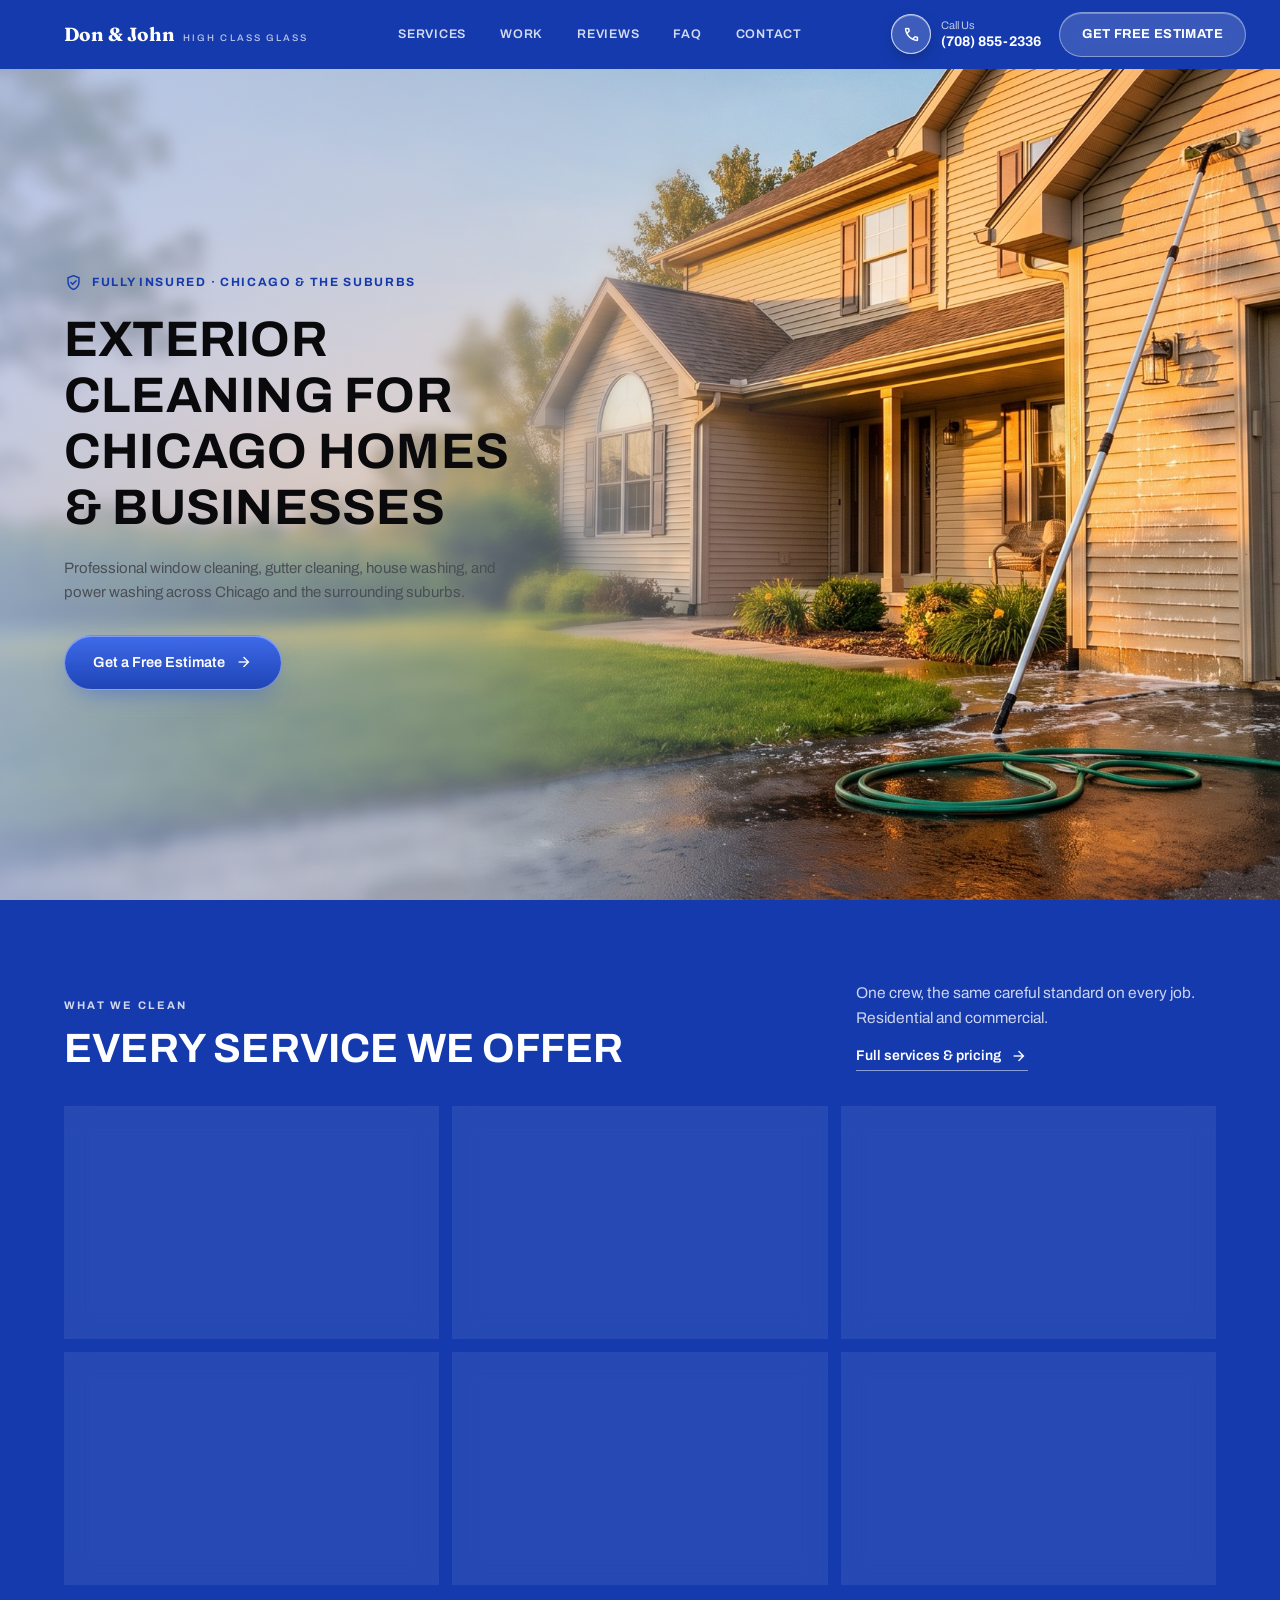
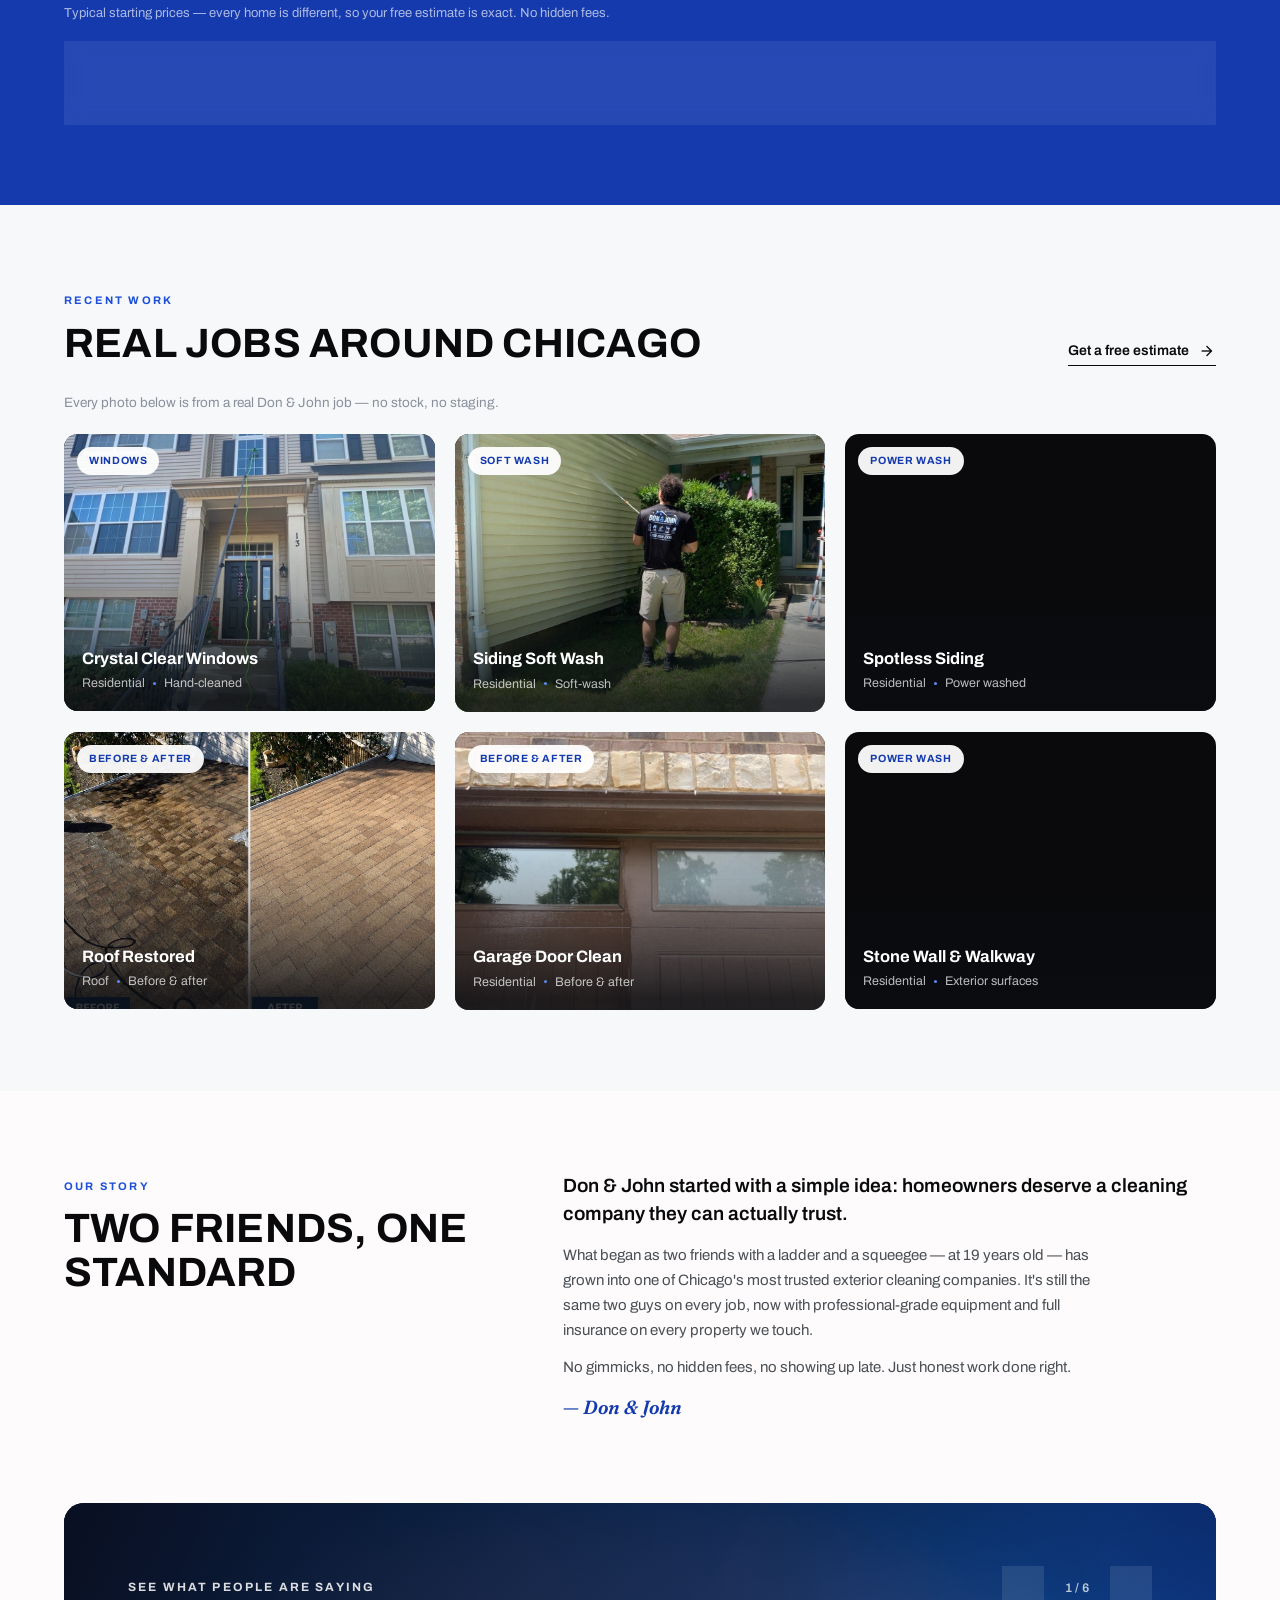
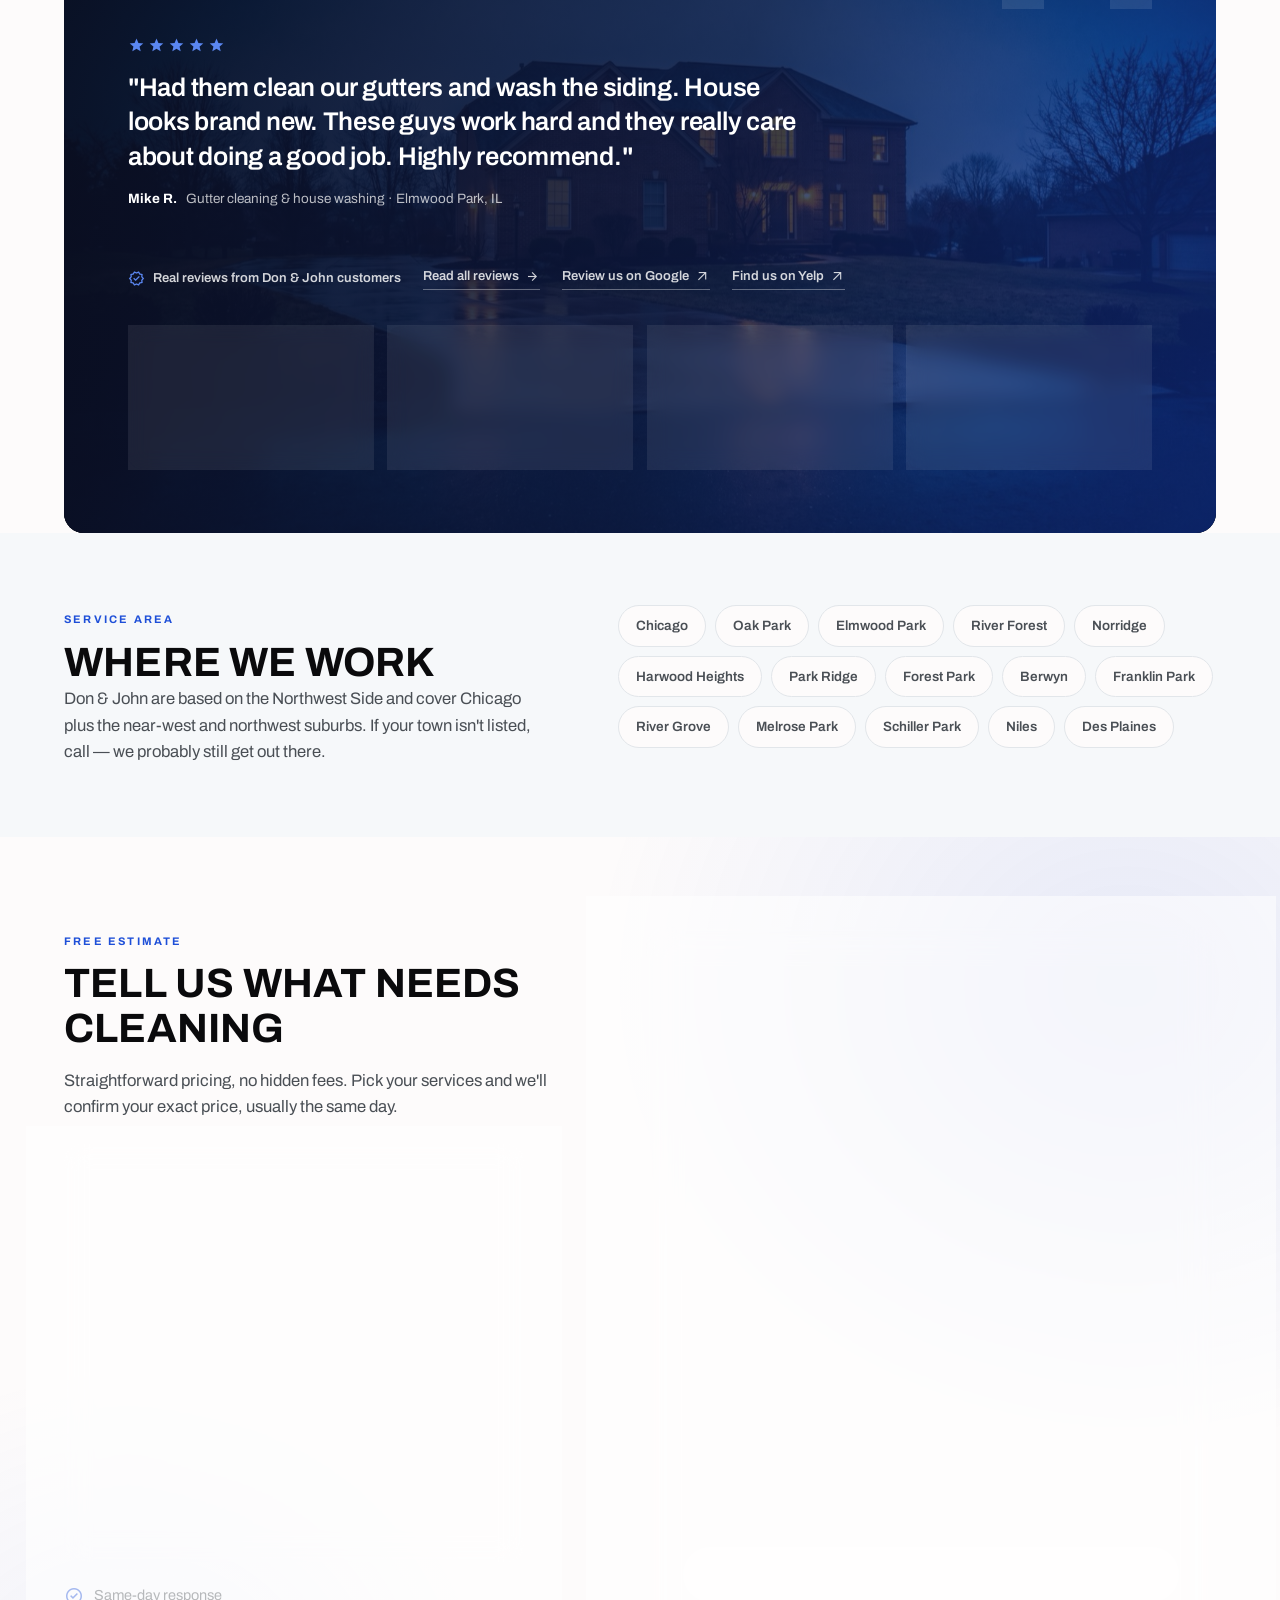
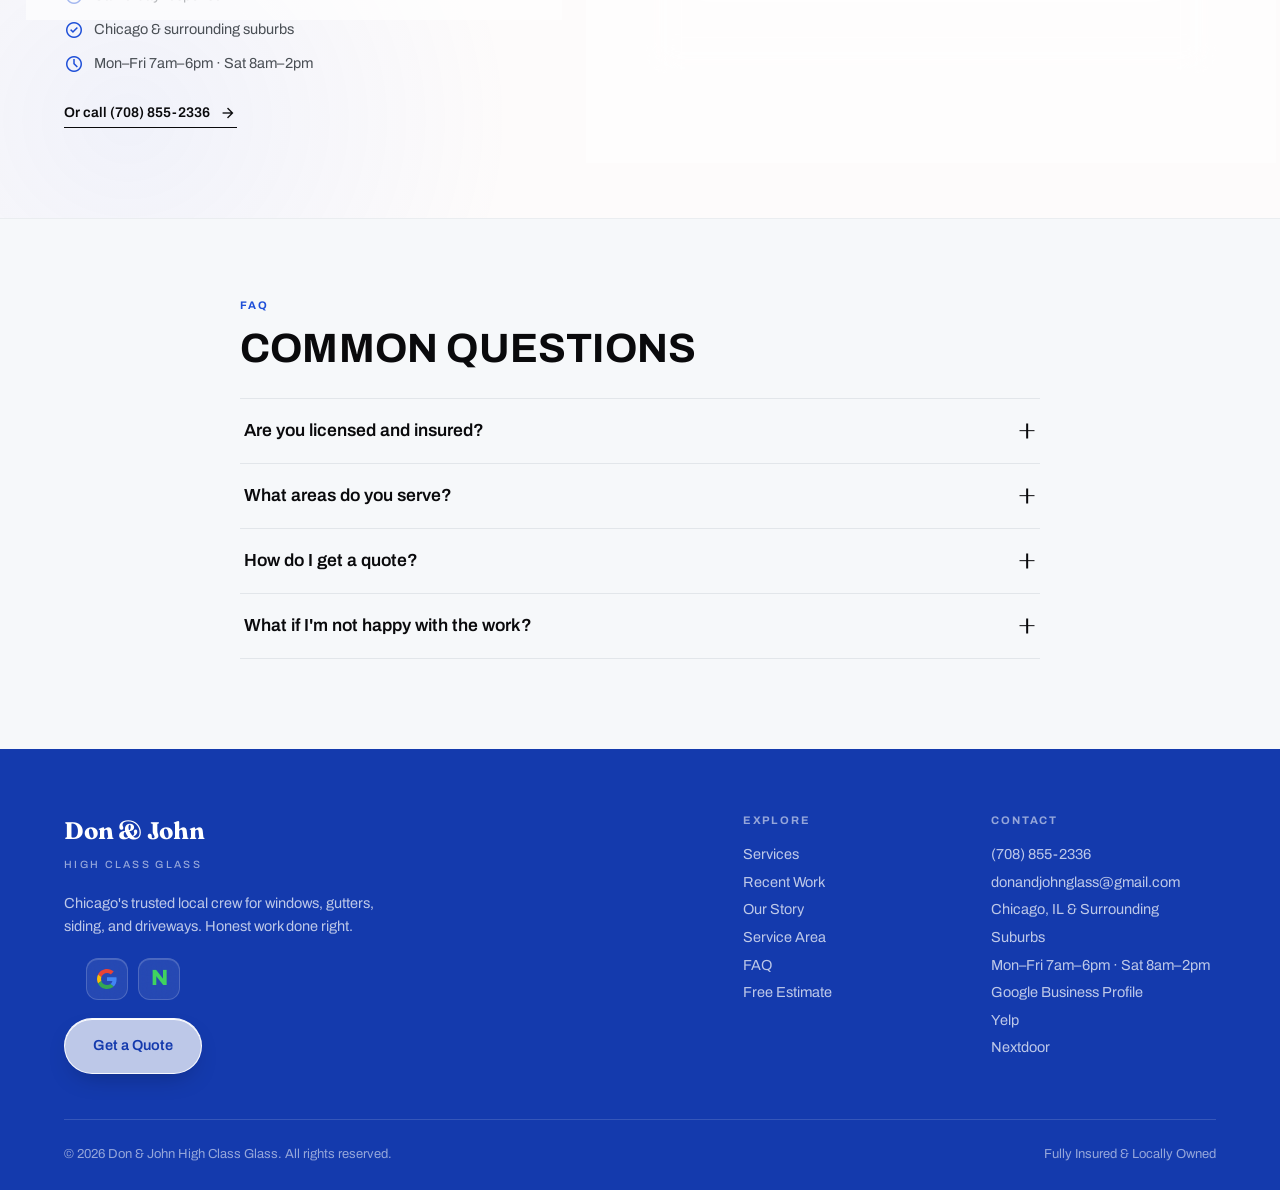
==== commit 9b0d69ef: "Full SEO pass + real brand favicon/logo set Logo & icons (so Google shows a mark, not the grey globe" ====
--- a/index.html
+++ b/index.html
@@ -3,14 +3,30 @@
 <head>
 <meta charset="UTF-8">
 <meta name="viewport" content="width=device-width, initial-scale=1.0">
-<title>Don &amp; John High Class Glass | Window &amp; Exterior Cleaning in Chicago</title>
-<meta name="description" content="Don & John High Class Glass — professional window cleaning, gutter cleaning, house washing, power washing and driveway cleaning serving Chicago, IL & surrounding suburbs.">
-<link rel="icon" href="data:image/svg+xml,%3Csvg xmlns='http://www.w3.org/2000/svg' viewBox='0 0 64 64'%3E%3Crect width='64' height='64' rx='14' fill='%231E4FD8'/%3E%3Ctext x='32' y='42' font-family='Archivo,Arial,sans-serif' font-size='26' font-weight='700' fill='white' text-anchor='middle'%3ED%26J%3C/text%3E%3C/svg%3E">
+<title>Window &amp; Exterior Cleaning Chicago | Don &amp; John High Class Glass</title>
+<meta name="description" content="Window cleaning from $149, gutter cleaning, house washing &amp; power washing in Chicago and the suburbs. Fully insured, upfront pricing, free same-day estimates.">
+<link rel="icon" href="favicon.ico" sizes="any">
+<link rel="icon" type="image/png" sizes="48x48" href="images/icon-48.png">
+<link rel="icon" type="image/png" sizes="96x96" href="images/icon-96.png">
+<link rel="icon" type="image/png" sizes="192x192" href="images/icon-192.png">
+<link rel="apple-touch-icon" sizes="180x180" href="images/apple-touch-icon.png">
+<link rel="manifest" href="site.webmanifest">
+<meta name="theme-color" content="#143AAD">
 <meta property="og:title" content="Don &amp; John High Class Glass — Window &amp; Exterior Cleaning, Chicago">
 <meta property="og:description" content="Fully insured window and exterior cleaning across Chicago and the surrounding suburbs. Free same-day estimates.">
 <meta property="og:type" content="website">
 <meta property="og:url" content="https://kaidena9.github.io/don-and-john-/">
 <meta property="og:image" content="https://kaidena9.github.io/don-and-john-/images/hero-suds.jpg">
+<meta property="og:image:alt" content="A Chicago home being washed by Don &amp; John High Class Glass">
+<meta property="og:site_name" content="Don &amp; John High Class Glass">
+<meta property="og:locale" content="en_US">
+<meta name="twitter:card" content="summary_large_image">
+<meta name="twitter:title" content="Don &amp; John High Class Glass — Window &amp; Exterior Cleaning, Chicago">
+<meta name="twitter:description" content="Fully insured window, gutter, house and power washing across Chicago and the suburbs. Free same-day estimates.">
+<meta name="twitter:image" content="https://kaidena9.github.io/don-and-john-/images/hero-suds.jpg">
+<meta name="geo.region" content="US-IL">
+<meta name="geo.placename" content="Chicago, Illinois">
+<meta name="author" content="Don &amp; John High Class Glass">
 
 <link rel="preconnect" href="https://fonts.googleapis.com">
 <link rel="preconnect" href="https://fonts.gstatic.com" crossorigin>
@@ -21,19 +37,304 @@
 <script type="application/ld+json">
 {
   "@context": "https://schema.org",
-  "@type": "LocalBusiness",
+  "@type": "HomeAndConstructionBusiness",
+  "@id": "https://kaidena9.github.io/don-and-john-/#business",
   "name": "Don & John High Class Glass",
-  "description": "Window cleaning, gutter cleaning, house washing, power washing and driveway cleaning.",
+  "alternateName": "Don & John Exterior Cleaning",
+  "description": "Family-run window cleaning, gutter cleaning, house washing, power washing and driveway cleaning serving Chicago and the surrounding suburbs. Fully insured, upfront pricing, satisfaction guaranteed.",
+  "url": "https://kaidena9.github.io/don-and-john-/",
   "telephone": "+1-708-855-2336",
   "email": "donandjohnglass@gmail.com",
-  "url": "https://kaidena9.github.io/don-and-john-/",
-  "areaServed": "Chicago, IL and surrounding suburbs",
+  "logo": {
+    "@type": "ImageObject",
+    "url": "https://kaidena9.github.io/don-and-john-/images/icon-512.png",
+    "width": 512,
+    "height": 512
+  },
+  "image": [
+    "https://kaidena9.github.io/don-and-john-/images/hero-suds.jpg",
+    "https://kaidena9.github.io/don-and-john-/images/gallery-windows.jpg"
+  ],
   "priceRange": "$$",
-  "openingHours": ["Mo-Fr 07:00-18:00", "Sa 08:00-14:00"],
+  "currenciesAccepted": "USD",
+  "address": {
+    "@type": "PostalAddress",
+    "streetAddress": "3313 N Paris Ave",
+    "addressLocality": "Chicago",
+    "addressRegion": "IL",
+    "postalCode": "60634",
+    "addressCountry": "US"
+  },
+  "areaServed": [
+    {
+      "@type": "City",
+      "name": "Chicago, IL"
+    },
+    {
+      "@type": "City",
+      "name": "Oak Park, IL"
+    },
+    {
+      "@type": "City",
+      "name": "Elmwood Park, IL"
+    },
+    {
+      "@type": "City",
+      "name": "River Forest, IL"
+    },
+    {
+      "@type": "City",
+      "name": "Norridge, IL"
+    },
+    {
+      "@type": "City",
+      "name": "Harwood Heights, IL"
+    },
+    {
+      "@type": "City",
+      "name": "Park Ridge, IL"
+    },
+    {
+      "@type": "City",
+      "name": "Forest Park, IL"
+    },
+    {
+      "@type": "City",
+      "name": "Berwyn, IL"
+    },
+    {
+      "@type": "City",
+      "name": "Franklin Park, IL"
+    },
+    {
+      "@type": "City",
+      "name": "River Grove, IL"
+    },
+    {
+      "@type": "City",
+      "name": "Melrose Park, IL"
+    },
+    {
+      "@type": "City",
+      "name": "Schiller Park, IL"
+    },
+    {
+      "@type": "City",
+      "name": "Niles, IL"
+    },
+    {
+      "@type": "City",
+      "name": "Des Plaines, IL"
+    }
+  ],
+  "openingHoursSpecification": [
+    {
+      "@type": "OpeningHoursSpecification",
+      "dayOfWeek": [
+        "Monday",
+        "Tuesday",
+        "Wednesday",
+        "Thursday",
+        "Friday"
+      ],
+      "opens": "07:00",
+      "closes": "18:00"
+    },
+    {
+      "@type": "OpeningHoursSpecification",
+      "dayOfWeek": "Saturday",
+      "opens": "08:00",
+      "closes": "14:00"
+    }
+  ],
   "sameAs": [
     "https://g.page/r/CdWfvbmN3lbPEBM",
     "https://www.yelp.com/biz/don-and-john-high-class-glass-elmwood-park",
     "https://nextdoor.com/pages/don-johns-high-class-glass-chicago-il/"
+  ],
+  "hasOfferCatalog": {
+    "@type": "OfferCatalog",
+    "name": "Exterior cleaning services",
+    "itemListElement": [
+      {
+        "@type": "Offer",
+        "itemOffered": {
+          "@type": "Service",
+          "name": "Window Cleaning",
+          "description": "Streak-free interior and exterior window cleaning by hand, screens, sills and tracks included.",
+          "serviceType": "Window Cleaning",
+          "areaServed": "Chicago, IL and surrounding suburbs",
+          "provider": {
+            "@id": "https://kaidena9.github.io/don-and-john-/#business"
+          }
+        },
+        "price": "149",
+        "priceCurrency": "USD",
+        "priceSpecification": {
+          "@type": "PriceSpecification",
+          "price": "149",
+          "priceCurrency": "USD",
+          "valueAddedTaxIncluded": false
+        },
+        "description": "Starting price"
+      },
+      {
+        "@type": "Offer",
+        "itemOffered": {
+          "@type": "Service",
+          "name": "Gutter Cleaning",
+          "description": "Hand debris removal, downspout flushing, full ground cleanup and a gutter condition report.",
+          "serviceType": "Gutter Cleaning",
+          "areaServed": "Chicago, IL and surrounding suburbs",
+          "provider": {
+            "@id": "https://kaidena9.github.io/don-and-john-/#business"
+          }
+        },
+        "price": "149",
+        "priceCurrency": "USD",
+        "priceSpecification": {
+          "@type": "PriceSpecification",
+          "price": "149",
+          "priceCurrency": "USD",
+          "valueAddedTaxIncluded": false
+        },
+        "description": "Starting price"
+      },
+      {
+        "@type": "Offer",
+        "itemOffered": {
+          "@type": "Service",
+          "name": "House Washing",
+          "description": "Low-pressure soft-wash that lifts dirt, mildew and algae safely from siding, brick and stucco.",
+          "serviceType": "House Washing",
+          "areaServed": "Chicago, IL and surrounding suburbs",
+          "provider": {
+            "@id": "https://kaidena9.github.io/don-and-john-/#business"
+          }
+        },
+        "price": "249",
+        "priceCurrency": "USD",
+        "priceSpecification": {
+          "@type": "PriceSpecification",
+          "price": "249",
+          "priceCurrency": "USD",
+          "valueAddedTaxIncluded": false
+        },
+        "description": "Starting price"
+      },
+      {
+        "@type": "Offer",
+        "itemOffered": {
+          "@type": "Service",
+          "name": "Driveway Cleaning",
+          "description": "High-pressure cleaning of concrete, brick and paver driveways — oil stains and tire marks removed.",
+          "serviceType": "Driveway Cleaning",
+          "areaServed": "Chicago, IL and surrounding suburbs",
+          "provider": {
+            "@id": "https://kaidena9.github.io/don-and-john-/#business"
+          }
+        },
+        "price": "199",
+        "priceCurrency": "USD",
+        "priceSpecification": {
+          "@type": "PriceSpecification",
+          "price": "199",
+          "priceCurrency": "USD",
+          "valueAddedTaxIncluded": false
+        },
+        "description": "Starting price"
+      },
+      {
+        "@type": "Offer",
+        "itemOffered": {
+          "@type": "Service",
+          "name": "Power Washing",
+          "description": "High-pressure cleaning for patios, decks, fences and walkways.",
+          "serviceType": "Power Washing",
+          "areaServed": "Chicago, IL and surrounding suburbs",
+          "provider": {
+            "@id": "https://kaidena9.github.io/don-and-john-/#business"
+          }
+        }
+      },
+      {
+        "@type": "Offer",
+        "itemOffered": {
+          "@type": "Service",
+          "name": "Commercial Exterior Cleaning",
+          "description": "Storefront and office cleaning on weekly, monthly or seasonal schedules.",
+          "serviceType": "Commercial Exterior Cleaning",
+          "areaServed": "Chicago, IL and surrounding suburbs",
+          "provider": {
+            "@id": "https://kaidena9.github.io/don-and-john-/#business"
+          }
+        }
+      }
+    ]
+  },
+  "knowsAbout": [
+    "window cleaning",
+    "gutter cleaning",
+    "house washing",
+    "soft washing",
+    "power washing",
+    "pressure washing",
+    "driveway cleaning",
+    "holiday light installation"
+  ],
+  "slogan": "Honest work done right."
+}
+</script>
+<script type="application/ld+json">
+{
+  "@context": "https://schema.org",
+  "@type": "WebSite",
+  "@id": "https://kaidena9.github.io/don-and-john-/#website",
+  "name": "Don & John High Class Glass",
+  "url": "https://kaidena9.github.io/don-and-john-/",
+  "publisher": {
+    "@id": "https://kaidena9.github.io/don-and-john-/#business"
+  },
+  "inLanguage": "en-US"
+}
+</script>
+<script type="application/ld+json">
+{
+  "@context": "https://schema.org",
+  "@type": "FAQPage",
+  "mainEntity": [
+    {
+      "@type": "Question",
+      "name": "Are you licensed and insured?",
+      "acceptedAnswer": {
+        "@type": "Answer",
+        "text": "Yes. Don & John is fully insured, so your property is protected while we work."
+      }
+    },
+    {
+      "@type": "Question",
+      "name": "What areas do you serve?",
+      "acceptedAnswer": {
+        "@type": "Answer",
+        "text": "Chicago, IL and the surrounding suburbs, including Oak Park, Elmwood Park, River Forest, Norridge, Harwood Heights, Park Ridge, Forest Park and Berwyn."
+      }
+    },
+    {
+      "@type": "Question",
+      "name": "How do I get a quote?",
+      "acceptedAnswer": {
+        "@type": "Answer",
+        "text": "Fill out the estimate form or call (708) 855-2336. We usually get back to you the same day."
+      }
+    },
+    {
+      "@type": "Question",
+      "name": "What if I'm not happy with the work?",
+      "acceptedAnswer": {
+        "@type": "Answer",
+        "text": "Every job is backed by a satisfaction guarantee. If something's not right, we come back and fix it."
+      }
+    }
   ]
 }
 </script>
@@ -73,7 +374,7 @@
 
   <!-- HERO -->
   <section class="hero">
-    <img class="hero__bg" src="images/hero-suds.jpg" alt="" aria-hidden="true">
+    <img class="hero__bg" src="images/hero-suds.jpg" width="2200" height="1228" fetchpriority="high" decoding="async" alt="" aria-hidden="true">
     <div class="hero__inner">
       <div class="hero__copy">
         <span class="hero__eyebrow"><span class="material-symbols-outlined" aria-hidden="true">verified_user</span>Fully Insured · Chicago &amp; the Suburbs</span>
@@ -154,7 +455,7 @@
 
       <div class="work__grid" data-reveal-stagger>
         <article class="work-card">
-          <img src="images/gallery-windows.jpg" alt="Water-fed pole cleaning an upper window of a Chicago home">
+          <img src="images/gallery-windows.jpg" alt="Water-fed pole cleaning an upper window of a Chicago home" loading="lazy" decoding="async" width="1400" height="1050">
           <div class="work-card__scrim"></div>
           <span class="work-card__tag">Windows</span>
           <div class="work-card__body">
@@ -164,7 +465,7 @@
         </article>
 
         <article class="work-card">
-          <img src="images/gallery-gutters.jpg" alt="Crew member soft-washing a home's siding">
+          <img src="images/gallery-gutters.jpg" alt="Crew member soft-washing a home's siding" loading="lazy" decoding="async" width="1400" height="1050">
           <div class="work-card__scrim"></div>
           <span class="work-card__tag">Soft Wash</span>
           <div class="work-card__body">
@@ -174,7 +475,7 @@
         </article>
 
         <article class="work-card">
-          <img src="images/gallery-siding-powerwash.jpg" alt="Clean white vinyl siding after a power wash">
+          <img src="images/gallery-siding-powerwash.jpg" alt="Clean white vinyl siding after a power wash" loading="lazy" decoding="async" width="1400" height="1050">
           <div class="work-card__scrim"></div>
           <span class="work-card__tag">Power Wash</span>
           <div class="work-card__body">
@@ -184,7 +485,7 @@
         </article>
 
         <article class="work-card">
-          <img src="images/gallery-roof.jpg" alt="Roof shown half-cleaned, before and after">
+          <img src="images/gallery-roof.jpg" alt="Roof shown half-cleaned, before and after" loading="lazy" decoding="async" width="1400" height="1050">
           <div class="work-card__scrim"></div>
           <span class="work-card__tag">Before &amp; After</span>
           <div class="work-card__body">
@@ -194,7 +495,7 @@
         </article>
 
         <article class="work-card">
-          <img src="images/gallery-garage-beforeafter.jpg" alt="Garage door with a cleaned half next to an unwashed half">
+          <img src="images/gallery-garage-beforeafter.jpg" alt="Garage door with a cleaned half next to an unwashed half" loading="lazy" decoding="async" width="1400" height="1050">
           <div class="work-card__scrim"></div>
           <span class="work-card__tag">Before &amp; After</span>
           <div class="work-card__body">
@@ -204,7 +505,7 @@
         </article>
 
         <article class="work-card">
-          <img src="images/gallery-stonewall.jpg" alt="Stone wall and walkway cleaned along a brick home">
+          <img src="images/gallery-stonewall.jpg" alt="Stone wall and walkway cleaned along a brick home" loading="lazy" decoding="async" width="1400" height="1050">
           <div class="work-card__scrim"></div>
           <span class="work-card__tag">Power Wash</span>
           <div class="work-card__body">
@@ -235,7 +536,7 @@
   <!-- TRUST / REVIEWS -->
   <section class="trust" id="reviews">
     <div class="trust__inner">
-      <div class="trust__bg"><img src="images/band-brick.jpg" alt="" aria-hidden="true"></div>
+      <div class="trust__bg"><img loading="lazy" decoding="async" src="images/band-brick.jpg" alt="" aria-hidden="true"></div>
       <div class="trust__content" data-reveal>
         <div class="trust__head">
           <span class="trust__label">See what people are saying</span>
@@ -321,6 +622,24 @@
     </div>
   </section>
 
+
+  <!-- SERVICE AREA -->
+  <section class="area" id="area">
+    <div class="area__inner">
+      <div data-reveal>
+        <span class="eyebrow">Service area</span>
+        <h2 class="section-title">Where we work</h2>
+        <p class="lede">Don &amp; John are based on the Northwest Side and cover Chicago plus the near-west and northwest suburbs. If your town isn't listed, call — we probably still get out there.</p>
+      </div>
+      <ul class="area__list" data-reveal>
+        <li>Chicago</li><li>Oak Park</li><li>Elmwood Park</li><li>River Forest</li>
+        <li>Norridge</li><li>Harwood Heights</li><li>Park Ridge</li><li>Forest Park</li>
+        <li>Berwyn</li><li>Franklin Park</li><li>River Grove</li><li>Melrose Park</li>
+        <li>Schiller Park</li><li>Niles</li><li>Des Plaines</li>
+      </ul>
+    </div>
+  </section>
+
   <!-- ESTIMATE FORM -->
   <section class="estimate" id="estimate">
     <div class="estimate__inner">
@@ -471,6 +790,7 @@
             <a href="services.html">Services</a><br>
             <a href="#gallery">Recent Work</a><br>
             <a href="#about">Our Story</a><br>
+            <a href="#area">Service Area</a><br>
             <a href="#faq">FAQ</a><br>
             <a href="#estimate">Free Estimate</a>
           </p>
--- a/css/style.css
+++ b/css/style.css
@@ -1015,3 +1015,18 @@
 @media (prefers-reduced-motion: reduce) {
   .sent, .sent__card, .sent__check { animation: none !important; }
 }
+
+/* ---------- service area ---------- */
+.area { padding: clamp(56px, 8vh, 92px) var(--gutter); background: var(--paper-2); }
+.area__inner {
+  max-width: var(--max); margin: 0 auto;
+  display: grid; grid-template-columns: 0.9fr 1.1fr;
+  gap: clamp(28px, 5vw, 68px); align-items: start;
+}
+.area__list { display: flex; flex-wrap: wrap; gap: 9px; }
+.area__list li {
+  padding: 9px 17px; border-radius: 100px;
+  background: var(--paper); border: 1px solid var(--line);
+  font-size: 13.5px; font-weight: 600; color: var(--text-dim);
+}
+@media (max-width: 900px) { .area__inner { grid-template-columns: 1fr; gap: 22px; } }
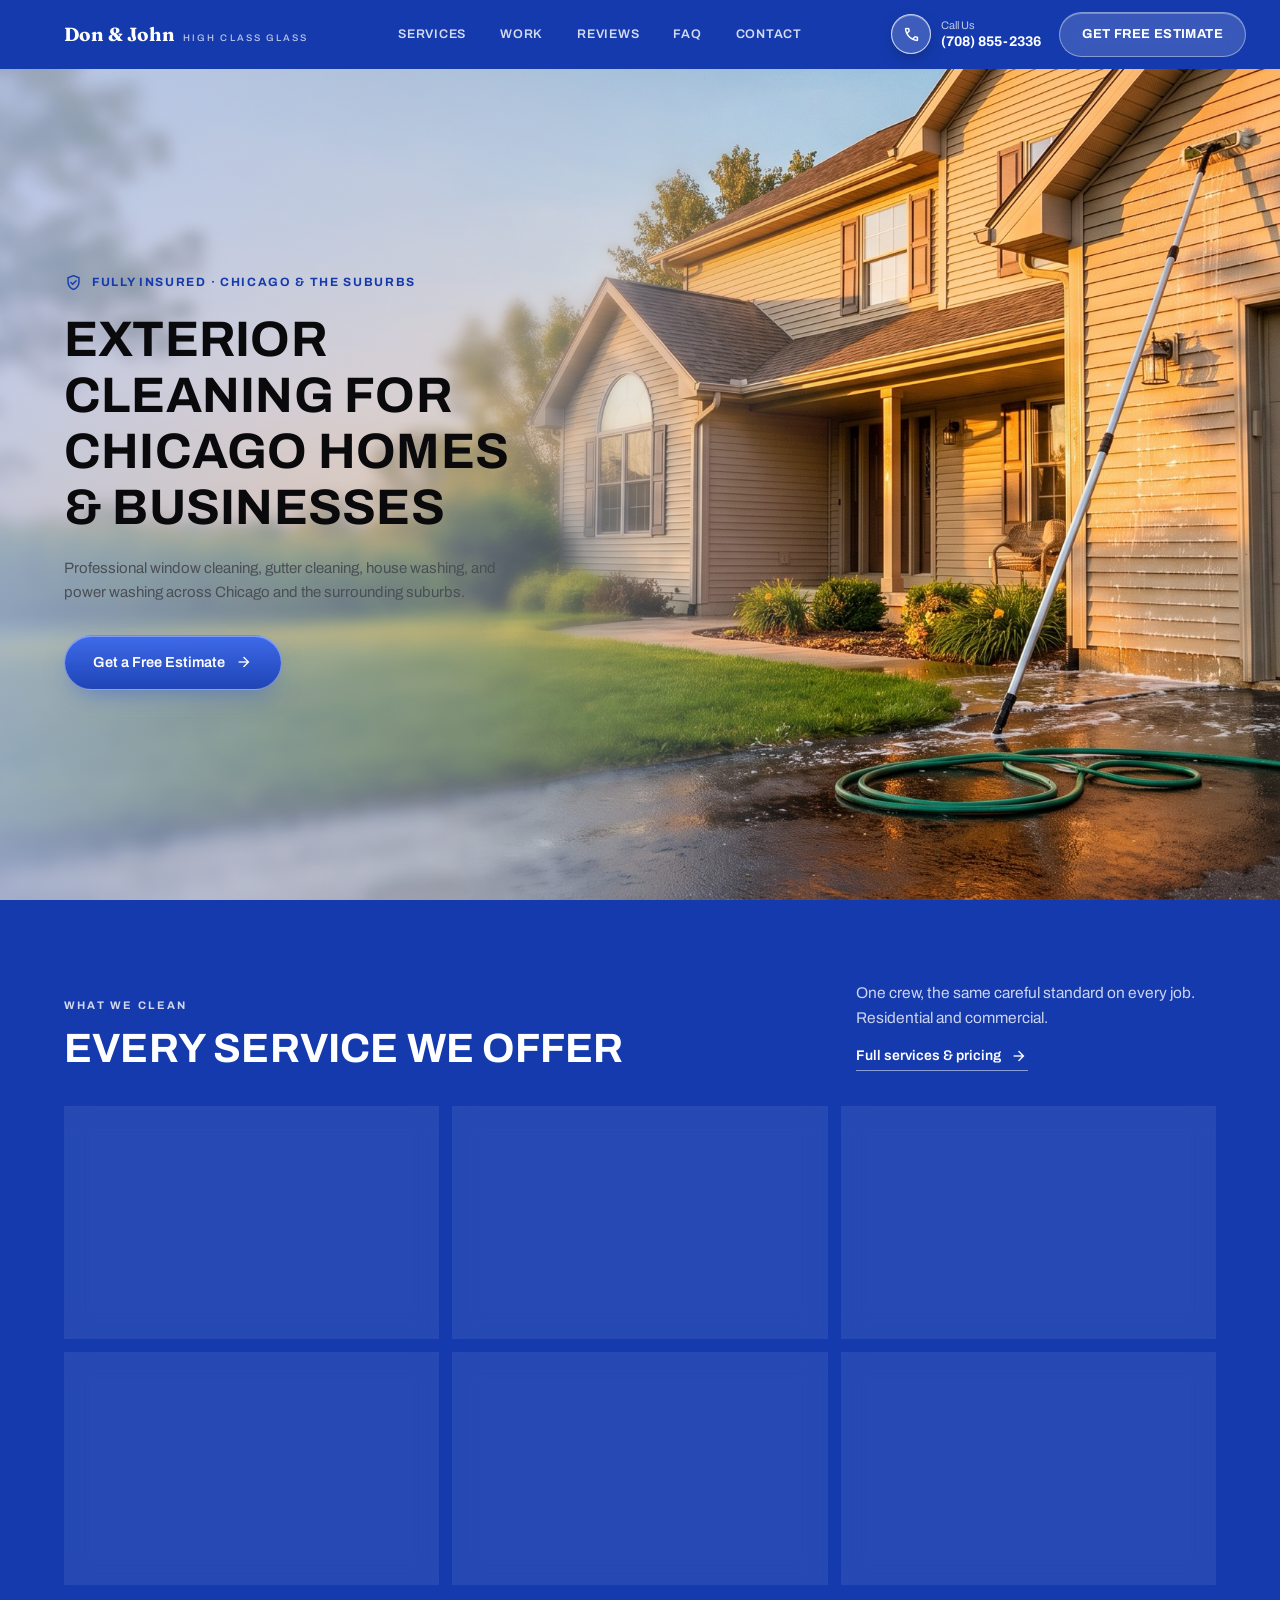
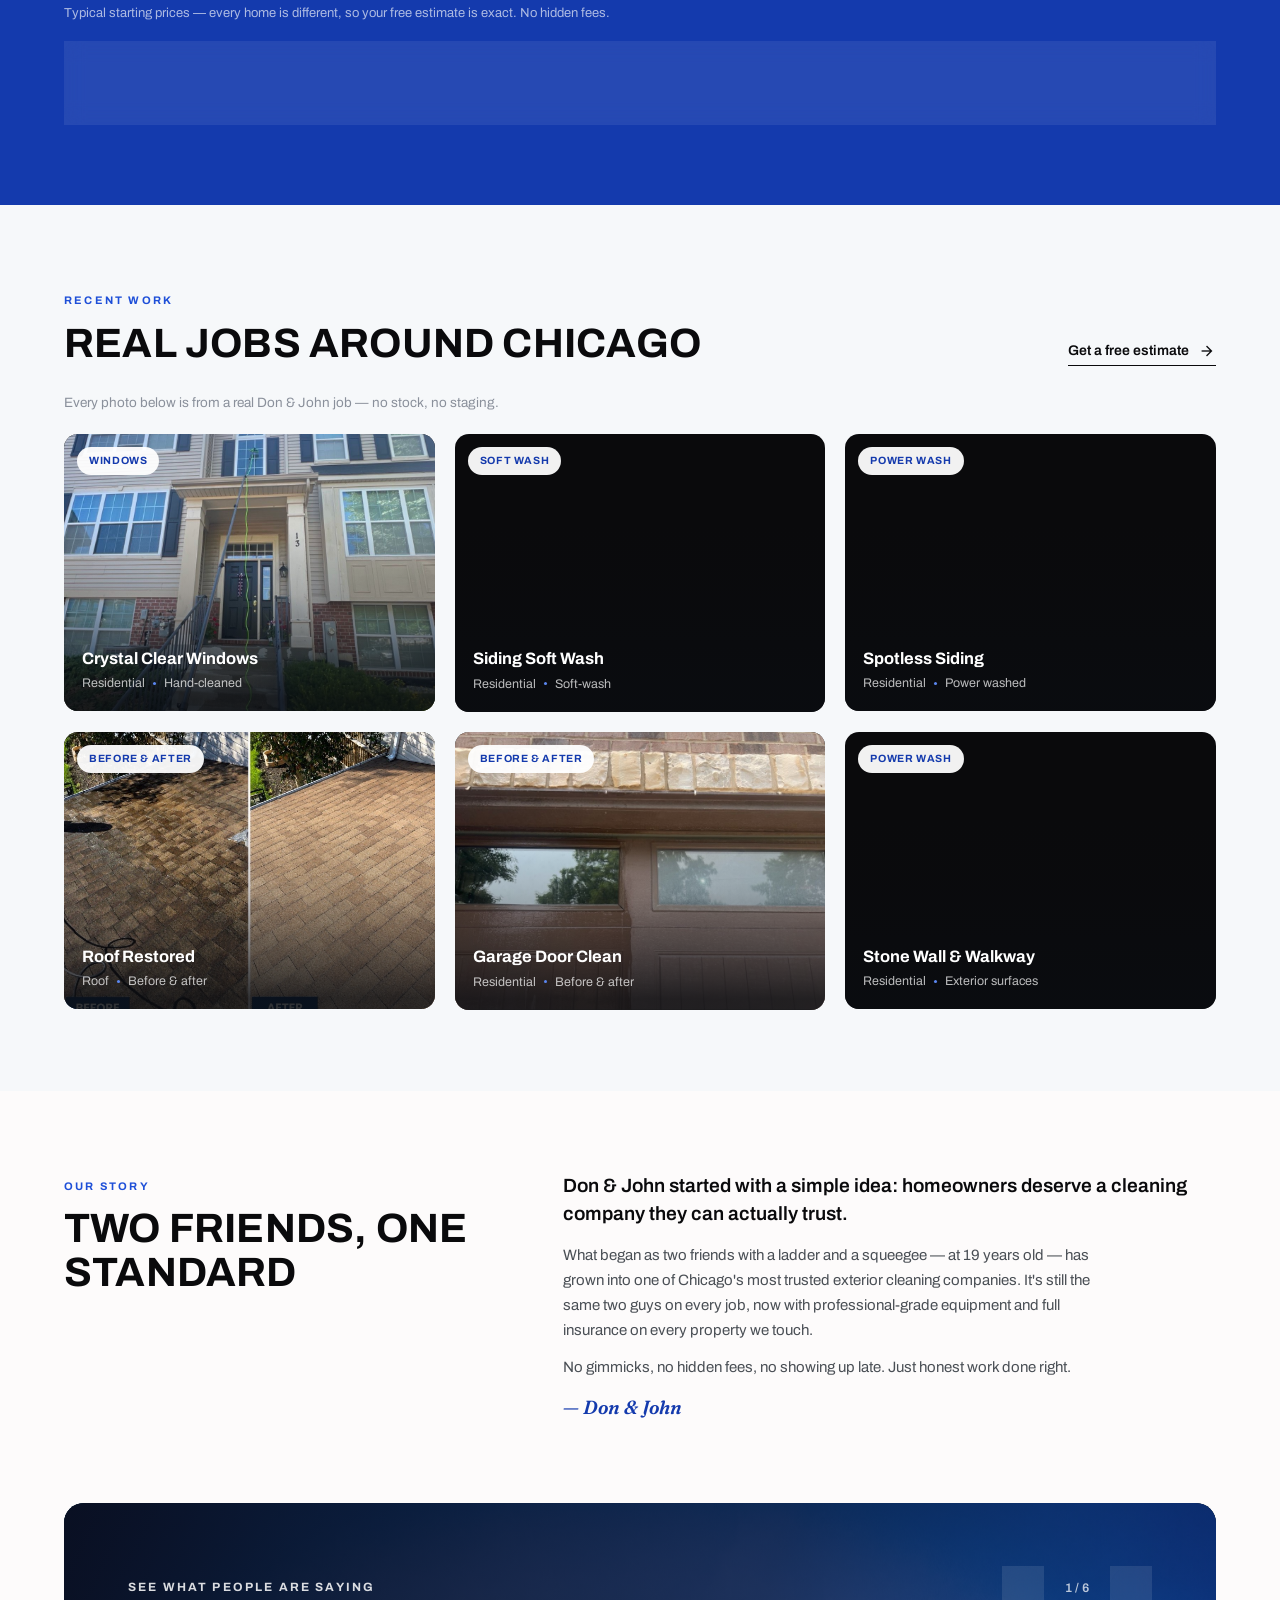
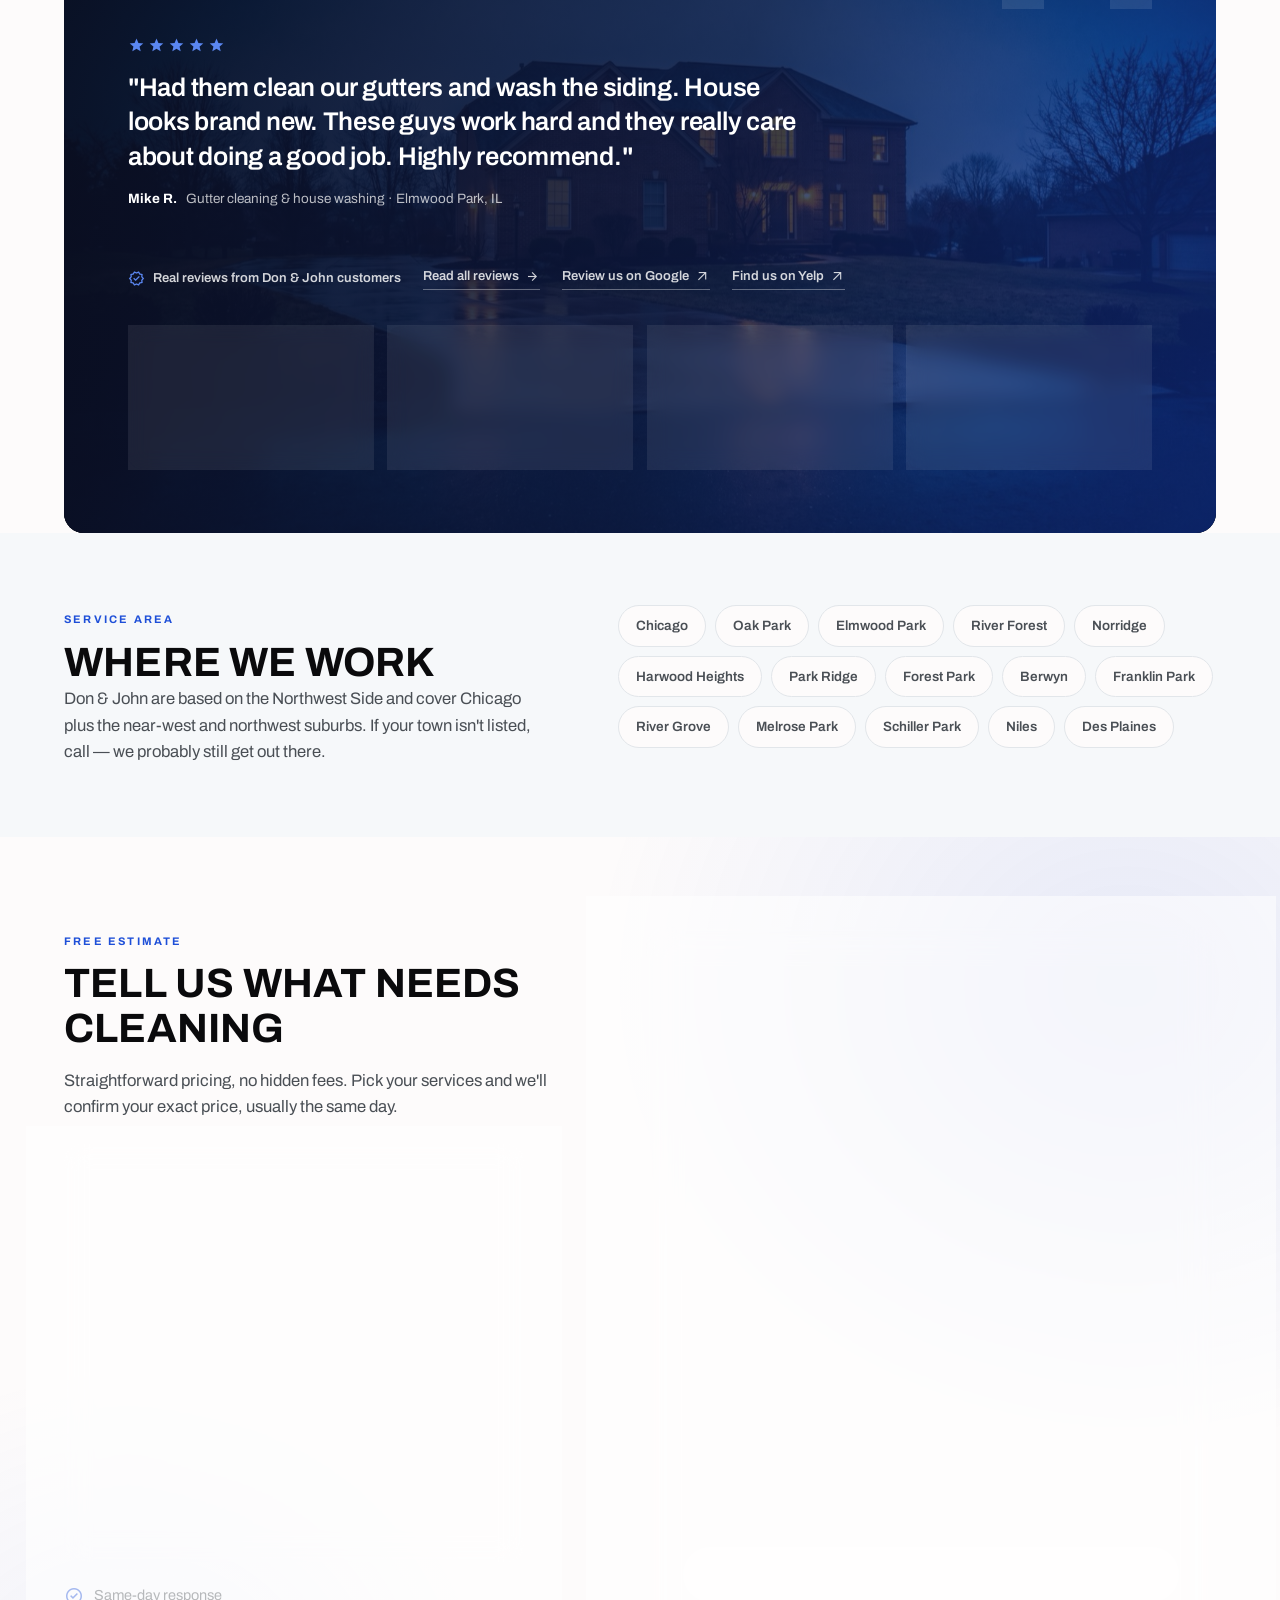
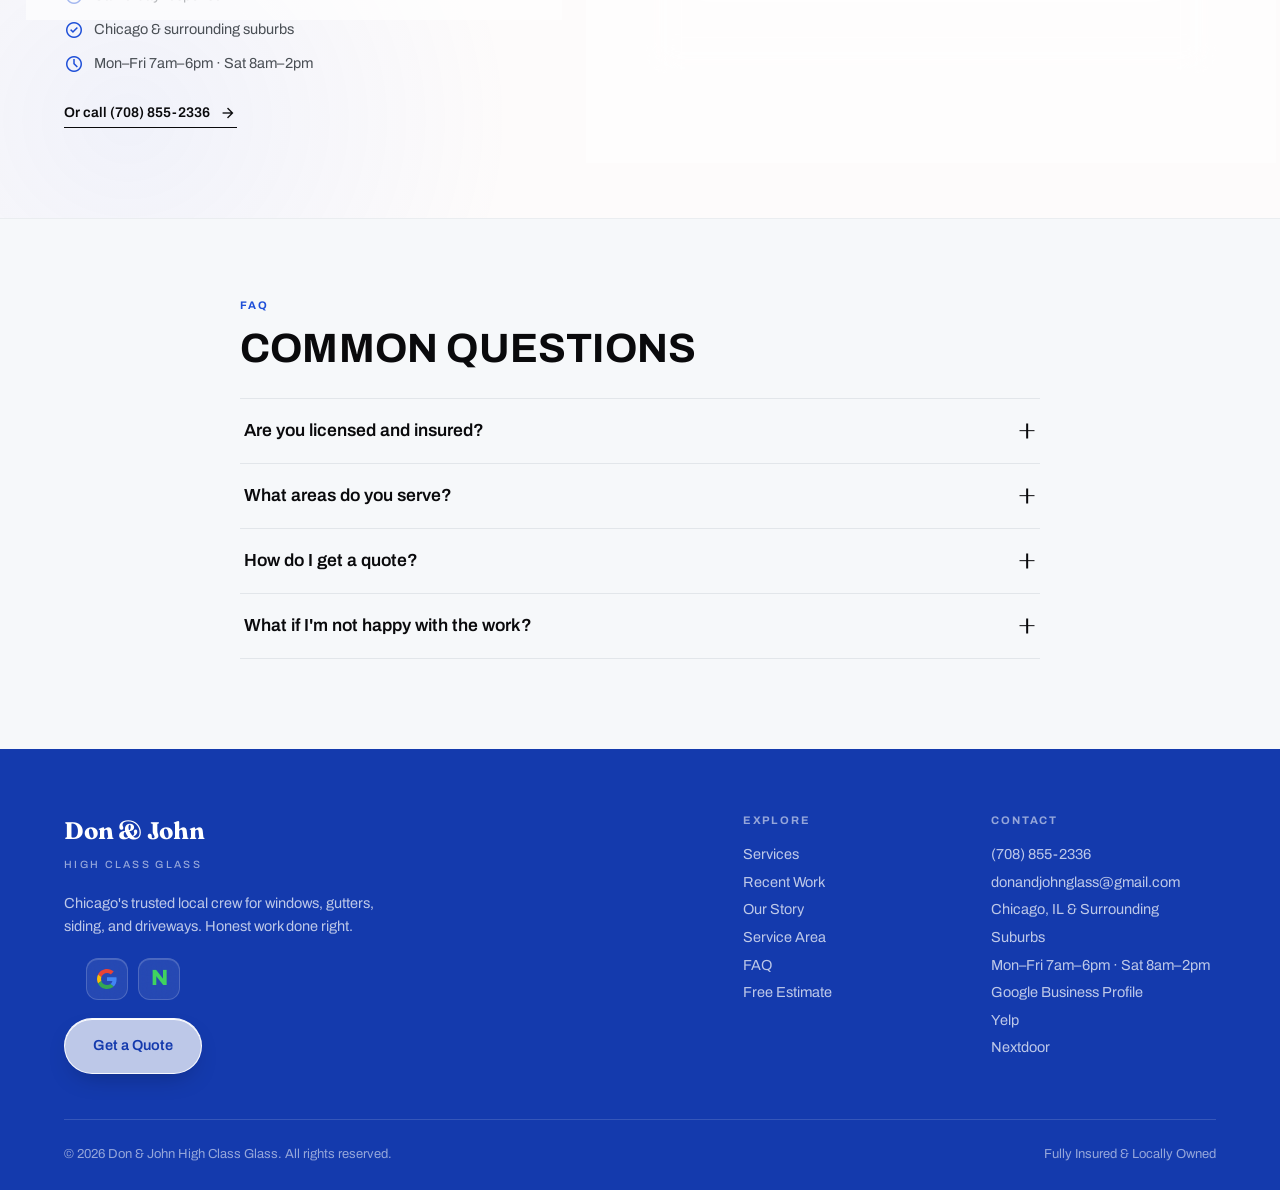
==== commit 195d1f48: "Point the site at donandjohn.com The site now lives at https://donandjohn.com on Vercel. Every absol" ====
--- a/index.html
+++ b/index.html
@@ -15,15 +15,15 @@
 <meta property="og:title" content="Don &amp; John High Class Glass — Window &amp; Exterior Cleaning, Chicago">
 <meta property="og:description" content="Fully insured window and exterior cleaning across Chicago and the surrounding suburbs. Free same-day estimates.">
 <meta property="og:type" content="website">
-<meta property="og:url" content="https://kaidena9.github.io/don-and-john-/">
-<meta property="og:image" content="https://kaidena9.github.io/don-and-john-/images/hero-suds.jpg">
+<meta property="og:url" content="https://donandjohn.com/">
+<meta property="og:image" content="https://donandjohn.com/images/hero-suds.jpg">
 <meta property="og:image:alt" content="A Chicago home being washed by Don &amp; John High Class Glass">
 <meta property="og:site_name" content="Don &amp; John High Class Glass">
 <meta property="og:locale" content="en_US">
 <meta name="twitter:card" content="summary_large_image">
 <meta name="twitter:title" content="Don &amp; John High Class Glass — Window &amp; Exterior Cleaning, Chicago">
 <meta name="twitter:description" content="Fully insured window, gutter, house and power washing across Chicago and the suburbs. Free same-day estimates.">
-<meta name="twitter:image" content="https://kaidena9.github.io/don-and-john-/images/hero-suds.jpg">
+<meta name="twitter:image" content="https://donandjohn.com/images/hero-suds.jpg">
 <meta name="geo.region" content="US-IL">
 <meta name="geo.placename" content="Chicago, Illinois">
 <meta name="author" content="Don &amp; John High Class Glass">
@@ -32,28 +32,28 @@
 <link rel="preconnect" href="https://fonts.gstatic.com" crossorigin>
 <link rel="stylesheet" href="https://fonts.googleapis.com/css2?family=Archivo:wght@400;500;600;700&family=Fraunces:opsz,wght@9..144,400;9..144,500;9..144,600;9..144,700&display=swap">
 <link rel="stylesheet" href="https://fonts.googleapis.com/css2?family=Material+Symbols+Outlined:wght,FILL@100..700,0..1&display=block">
-<link rel="canonical" href="https://kaidena9.github.io/don-and-john-/">
+<link rel="canonical" href="https://donandjohn.com/">
 <link rel="stylesheet" href="css/style.css">
 <script type="application/ld+json">
 {
   "@context": "https://schema.org",
   "@type": "HomeAndConstructionBusiness",
-  "@id": "https://kaidena9.github.io/don-and-john-/#business",
+  "@id": "https://donandjohn.com/#business",
   "name": "Don & John High Class Glass",
   "alternateName": "Don & John Exterior Cleaning",
   "description": "Family-run window cleaning, gutter cleaning, house washing, power washing and driveway cleaning serving Chicago and the surrounding suburbs. Fully insured, upfront pricing, satisfaction guaranteed.",
-  "url": "https://kaidena9.github.io/don-and-john-/",
+  "url": "https://donandjohn.com/",
   "telephone": "+1-708-855-2336",
   "email": "donandjohnglass@gmail.com",
   "logo": {
     "@type": "ImageObject",
-    "url": "https://kaidena9.github.io/don-and-john-/images/icon-512.png",
+    "url": "https://donandjohn.com/images/icon-512.png",
     "width": 512,
     "height": 512
   },
   "image": [
-    "https://kaidena9.github.io/don-and-john-/images/hero-suds.jpg",
-    "https://kaidena9.github.io/don-and-john-/images/gallery-windows.jpg"
+    "https://donandjohn.com/images/hero-suds.jpg",
+    "https://donandjohn.com/images/gallery-windows.jpg"
   ],
   "priceRange": "$$",
   "currenciesAccepted": "USD",
@@ -165,7 +165,7 @@
           "serviceType": "Window Cleaning",
           "areaServed": "Chicago, IL and surrounding suburbs",
           "provider": {
-            "@id": "https://kaidena9.github.io/don-and-john-/#business"
+            "@id": "https://donandjohn.com/#business"
           }
         },
         "price": "149",
@@ -187,7 +187,7 @@
           "serviceType": "Gutter Cleaning",
           "areaServed": "Chicago, IL and surrounding suburbs",
           "provider": {
-            "@id": "https://kaidena9.github.io/don-and-john-/#business"
+            "@id": "https://donandjohn.com/#business"
           }
         },
         "price": "149",
@@ -209,7 +209,7 @@
           "serviceType": "House Washing",
           "areaServed": "Chicago, IL and surrounding suburbs",
           "provider": {
-            "@id": "https://kaidena9.github.io/don-and-john-/#business"
+            "@id": "https://donandjohn.com/#business"
           }
         },
         "price": "249",
@@ -231,7 +231,7 @@
           "serviceType": "Driveway Cleaning",
           "areaServed": "Chicago, IL and surrounding suburbs",
           "provider": {
-            "@id": "https://kaidena9.github.io/don-and-john-/#business"
+            "@id": "https://donandjohn.com/#business"
           }
         },
         "price": "199",
@@ -253,7 +253,7 @@
           "serviceType": "Power Washing",
           "areaServed": "Chicago, IL and surrounding suburbs",
           "provider": {
-            "@id": "https://kaidena9.github.io/don-and-john-/#business"
+            "@id": "https://donandjohn.com/#business"
           }
         }
       },
@@ -266,7 +266,7 @@
           "serviceType": "Commercial Exterior Cleaning",
           "areaServed": "Chicago, IL and surrounding suburbs",
           "provider": {
-            "@id": "https://kaidena9.github.io/don-and-john-/#business"
+            "@id": "https://donandjohn.com/#business"
           }
         }
       }
@@ -289,11 +289,11 @@
 {
   "@context": "https://schema.org",
   "@type": "WebSite",
-  "@id": "https://kaidena9.github.io/don-and-john-/#website",
+  "@id": "https://donandjohn.com/#website",
   "name": "Don & John High Class Glass",
-  "url": "https://kaidena9.github.io/don-and-john-/",
+  "url": "https://donandjohn.com/",
   "publisher": {
-    "@id": "https://kaidena9.github.io/don-and-john-/#business"
+    "@id": "https://donandjohn.com/#business"
   },
   "inLanguage": "en-US"
 }
@@ -671,7 +671,7 @@
       </div>
 
       <form class="estimate-form" id="estimate-form" action="https://formsubmit.co/donandjohnglass@gmail.com" method="POST" data-reveal>
-        <input type="hidden" name="_next" value="https://kaidena9.github.io/don-and-john-/thanks.html">
+        <input type="hidden" name="_next" value="https://donandjohn.com/thanks.html">
         <input type="hidden" name="_subject" value="New estimate request from the website">
         <input type="hidden" name="_captcha" value="false">
         <input type="hidden" name="_template" value="table">
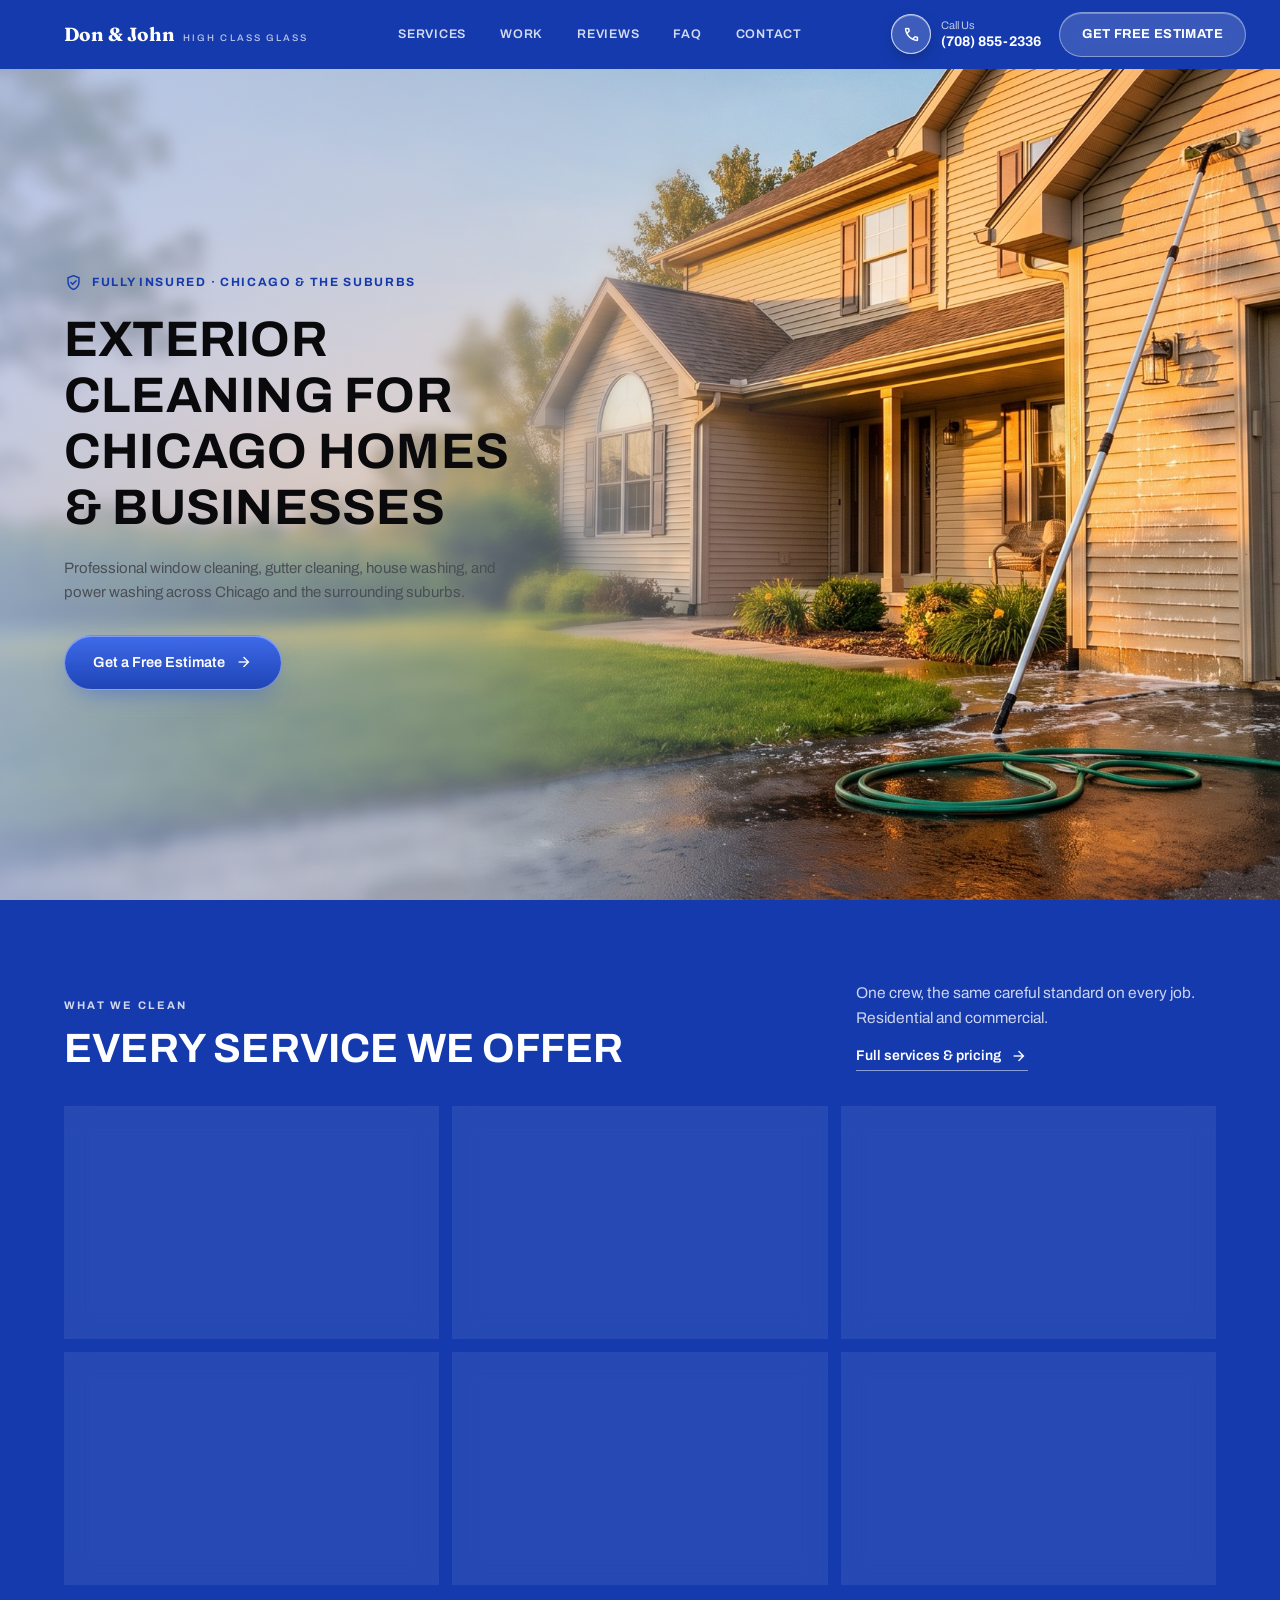
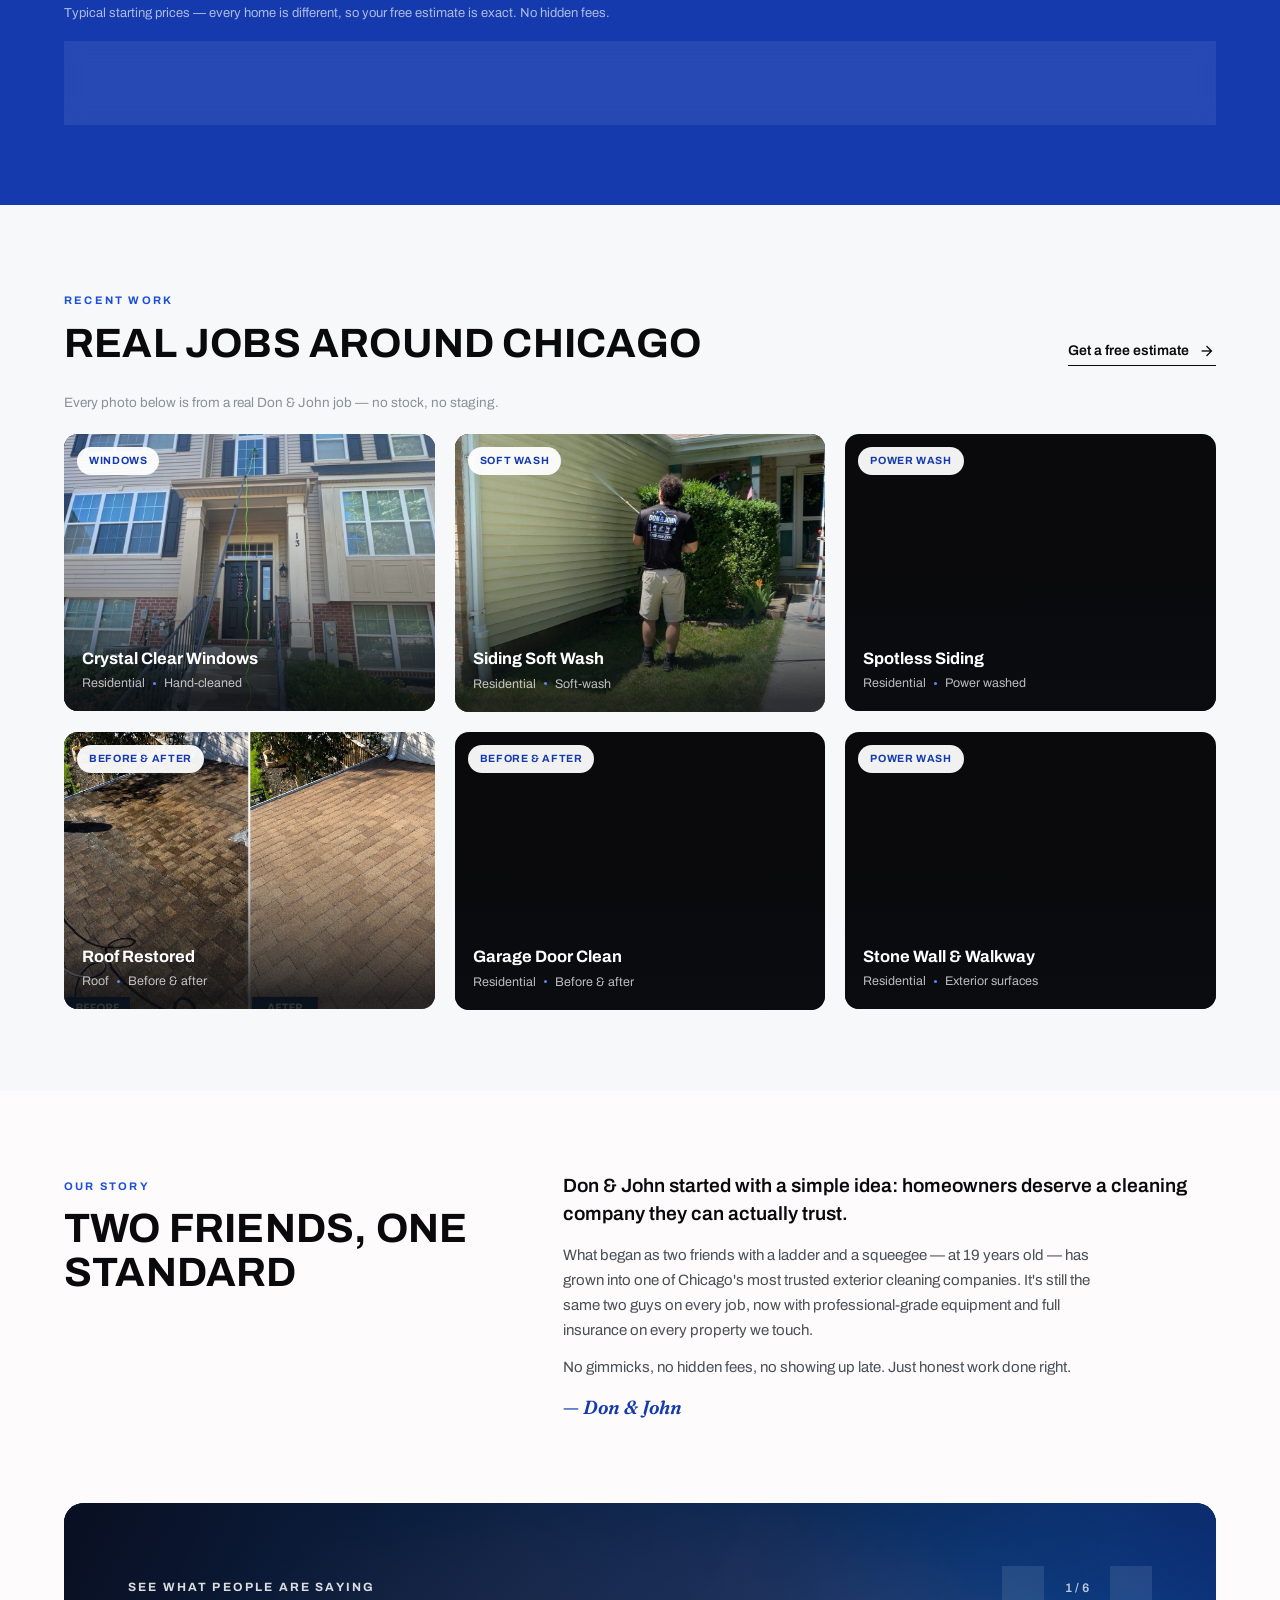
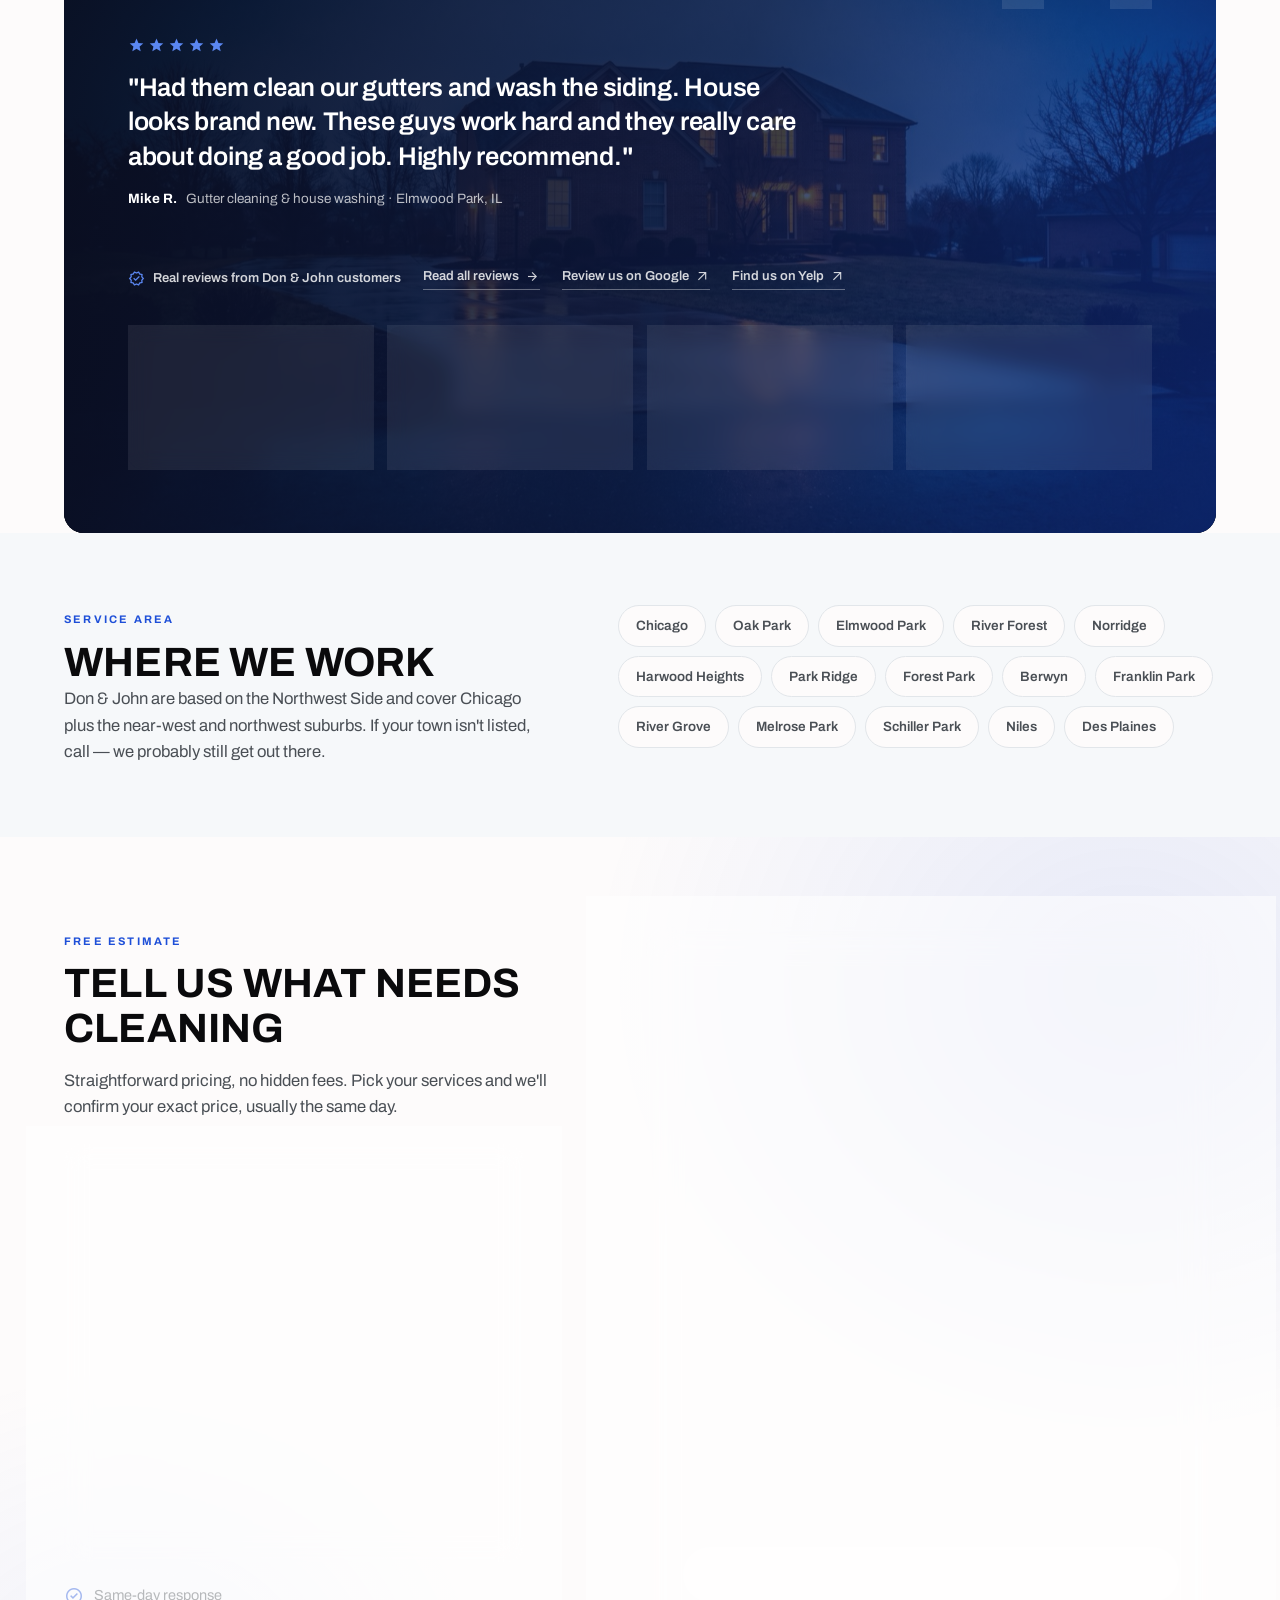
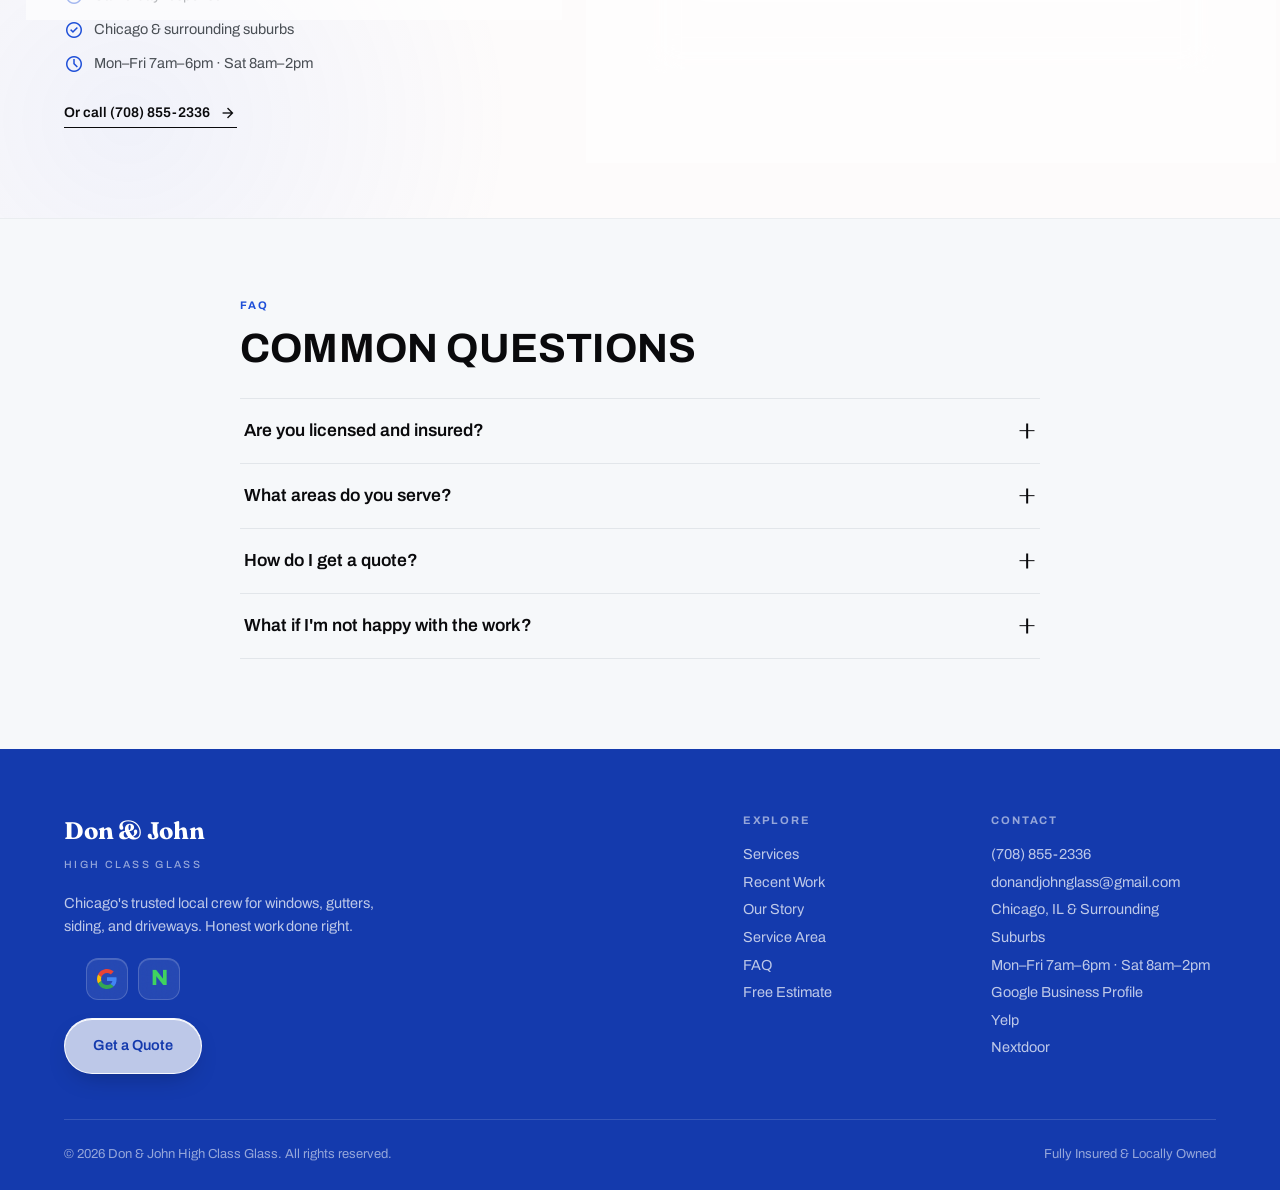
==== commit b93219a4: "Align canonicals with www, add caching and security headers Canonical URLs now match what Vercel act" ====
--- a/index.html
+++ b/index.html
@@ -15,15 +15,15 @@
 <meta property="og:title" content="Don &amp; John High Class Glass — Window &amp; Exterior Cleaning, Chicago">
 <meta property="og:description" content="Fully insured window and exterior cleaning across Chicago and the surrounding suburbs. Free same-day estimates.">
 <meta property="og:type" content="website">
-<meta property="og:url" content="https://donandjohn.com/">
-<meta property="og:image" content="https://donandjohn.com/images/hero-suds.jpg">
+<meta property="og:url" content="https://www.donandjohn.com/">
+<meta property="og:image" content="https://www.donandjohn.com/images/hero-suds.jpg">
 <meta property="og:image:alt" content="A Chicago home being washed by Don &amp; John High Class Glass">
 <meta property="og:site_name" content="Don &amp; John High Class Glass">
 <meta property="og:locale" content="en_US">
 <meta name="twitter:card" content="summary_large_image">
 <meta name="twitter:title" content="Don &amp; John High Class Glass — Window &amp; Exterior Cleaning, Chicago">
 <meta name="twitter:description" content="Fully insured window, gutter, house and power washing across Chicago and the suburbs. Free same-day estimates.">
-<meta name="twitter:image" content="https://donandjohn.com/images/hero-suds.jpg">
+<meta name="twitter:image" content="https://www.donandjohn.com/images/hero-suds.jpg">
 <meta name="geo.region" content="US-IL">
 <meta name="geo.placename" content="Chicago, Illinois">
 <meta name="author" content="Don &amp; John High Class Glass">
@@ -32,28 +32,28 @@
 <link rel="preconnect" href="https://fonts.gstatic.com" crossorigin>
 <link rel="stylesheet" href="https://fonts.googleapis.com/css2?family=Archivo:wght@400;500;600;700&family=Fraunces:opsz,wght@9..144,400;9..144,500;9..144,600;9..144,700&display=swap">
 <link rel="stylesheet" href="https://fonts.googleapis.com/css2?family=Material+Symbols+Outlined:wght,FILL@100..700,0..1&display=block">
-<link rel="canonical" href="https://donandjohn.com/">
+<link rel="canonical" href="https://www.donandjohn.com/">
 <link rel="stylesheet" href="css/style.css">
 <script type="application/ld+json">
 {
   "@context": "https://schema.org",
   "@type": "HomeAndConstructionBusiness",
-  "@id": "https://donandjohn.com/#business",
+  "@id": "https://www.donandjohn.com/#business",
   "name": "Don & John High Class Glass",
   "alternateName": "Don & John Exterior Cleaning",
   "description": "Family-run window cleaning, gutter cleaning, house washing, power washing and driveway cleaning serving Chicago and the surrounding suburbs. Fully insured, upfront pricing, satisfaction guaranteed.",
-  "url": "https://donandjohn.com/",
+  "url": "https://www.donandjohn.com/",
   "telephone": "+1-708-855-2336",
   "email": "donandjohnglass@gmail.com",
   "logo": {
     "@type": "ImageObject",
-    "url": "https://donandjohn.com/images/icon-512.png",
+    "url": "https://www.donandjohn.com/images/icon-512.png",
     "width": 512,
     "height": 512
   },
   "image": [
-    "https://donandjohn.com/images/hero-suds.jpg",
-    "https://donandjohn.com/images/gallery-windows.jpg"
+    "https://www.donandjohn.com/images/hero-suds.jpg",
+    "https://www.donandjohn.com/images/gallery-windows.jpg"
   ],
   "priceRange": "$$",
   "currenciesAccepted": "USD",
@@ -165,7 +165,7 @@
           "serviceType": "Window Cleaning",
           "areaServed": "Chicago, IL and surrounding suburbs",
           "provider": {
-            "@id": "https://donandjohn.com/#business"
+            "@id": "https://www.donandjohn.com/#business"
           }
         },
         "price": "149",
@@ -187,7 +187,7 @@
           "serviceType": "Gutter Cleaning",
           "areaServed": "Chicago, IL and surrounding suburbs",
           "provider": {
-            "@id": "https://donandjohn.com/#business"
+            "@id": "https://www.donandjohn.com/#business"
           }
         },
         "price": "149",
@@ -209,7 +209,7 @@
           "serviceType": "House Washing",
           "areaServed": "Chicago, IL and surrounding suburbs",
           "provider": {
-            "@id": "https://donandjohn.com/#business"
+            "@id": "https://www.donandjohn.com/#business"
           }
         },
         "price": "249",
@@ -231,7 +231,7 @@
           "serviceType": "Driveway Cleaning",
           "areaServed": "Chicago, IL and surrounding suburbs",
           "provider": {
-            "@id": "https://donandjohn.com/#business"
+            "@id": "https://www.donandjohn.com/#business"
           }
         },
         "price": "199",
@@ -253,7 +253,7 @@
           "serviceType": "Power Washing",
           "areaServed": "Chicago, IL and surrounding suburbs",
           "provider": {
-            "@id": "https://donandjohn.com/#business"
+            "@id": "https://www.donandjohn.com/#business"
           }
         }
       },
@@ -266,7 +266,7 @@
           "serviceType": "Commercial Exterior Cleaning",
           "areaServed": "Chicago, IL and surrounding suburbs",
           "provider": {
-            "@id": "https://donandjohn.com/#business"
+            "@id": "https://www.donandjohn.com/#business"
           }
         }
       }
@@ -289,11 +289,11 @@
 {
   "@context": "https://schema.org",
   "@type": "WebSite",
-  "@id": "https://donandjohn.com/#website",
+  "@id": "https://www.donandjohn.com/#website",
   "name": "Don & John High Class Glass",
-  "url": "https://donandjohn.com/",
+  "url": "https://www.donandjohn.com/",
   "publisher": {
-    "@id": "https://donandjohn.com/#business"
+    "@id": "https://www.donandjohn.com/#business"
   },
   "inLanguage": "en-US"
 }
@@ -671,7 +671,7 @@
       </div>
 
       <form class="estimate-form" id="estimate-form" action="https://formsubmit.co/donandjohnglass@gmail.com" method="POST" data-reveal>
-        <input type="hidden" name="_next" value="https://donandjohn.com/thanks.html">
+        <input type="hidden" name="_next" value="https://www.donandjohn.com/thanks.html">
         <input type="hidden" name="_subject" value="New estimate request from the website">
         <input type="hidden" name="_captcha" value="false">
         <input type="hidden" name="_template" value="table">
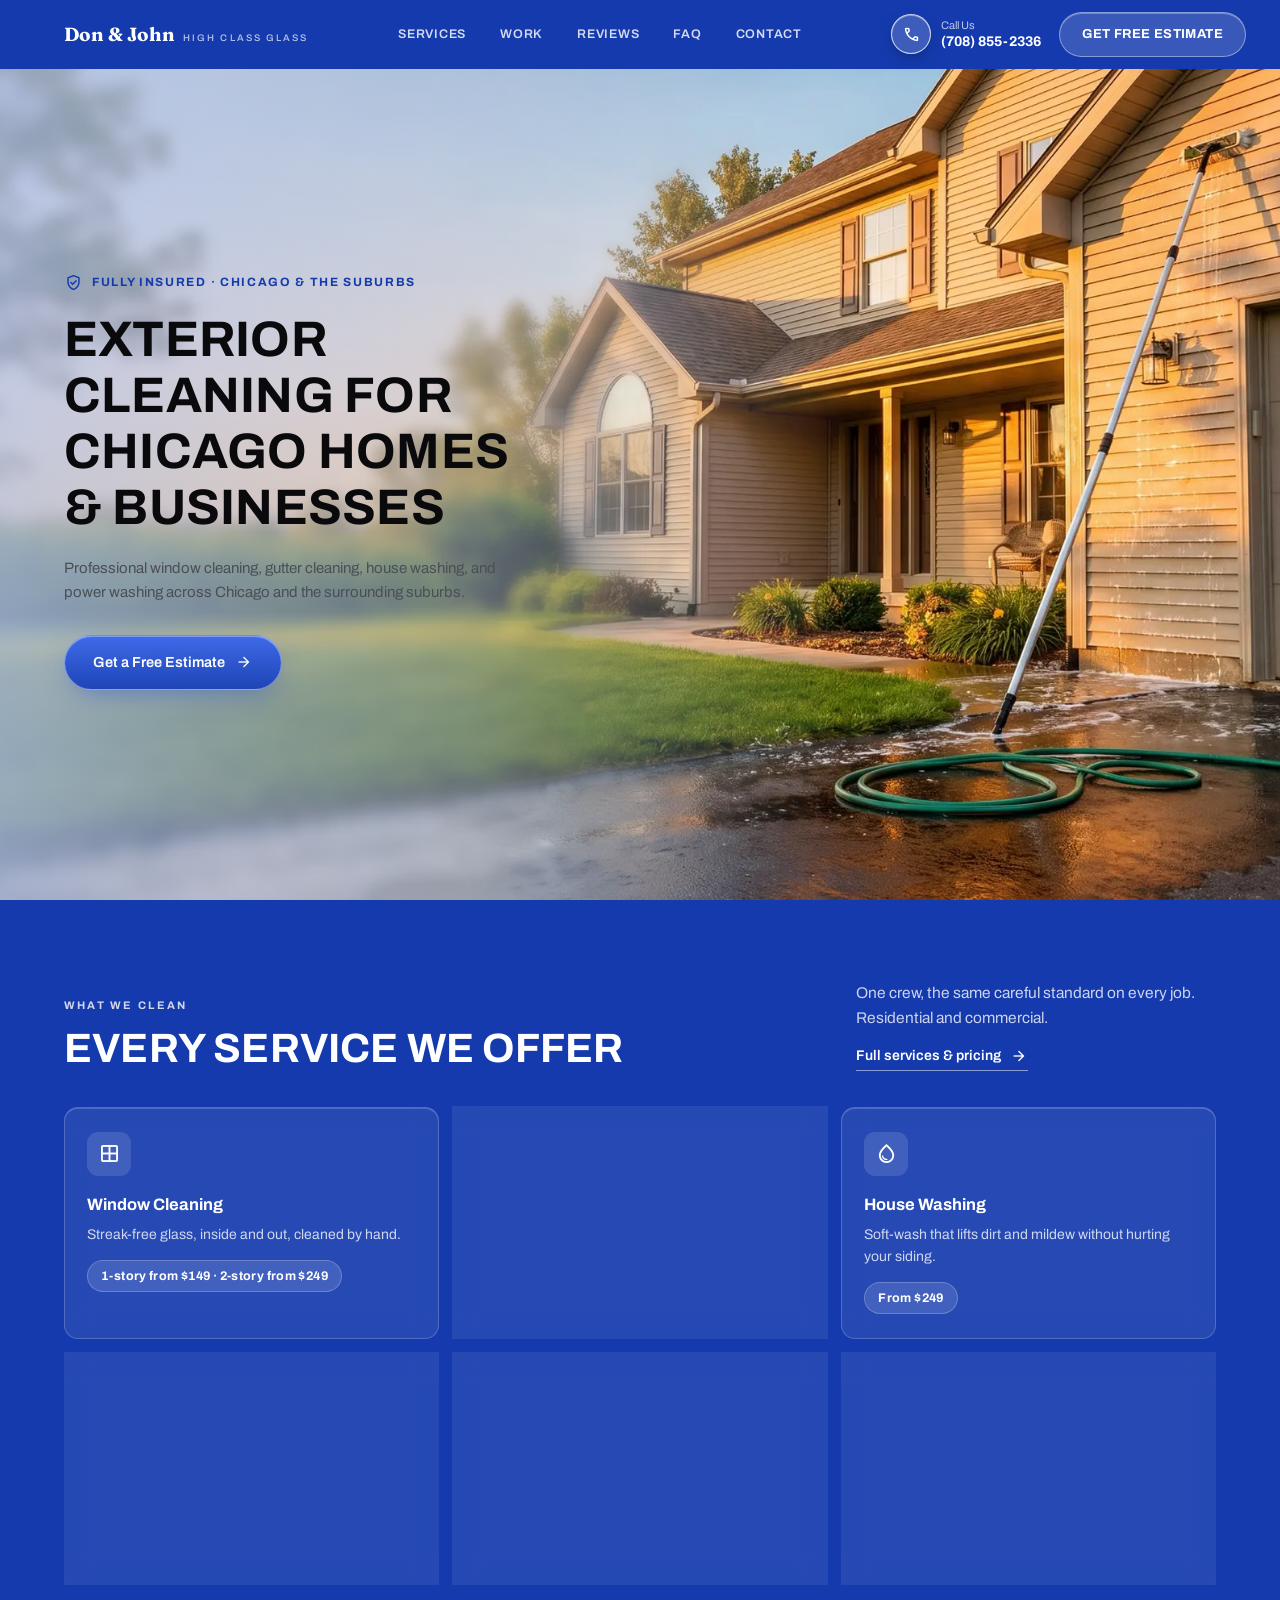
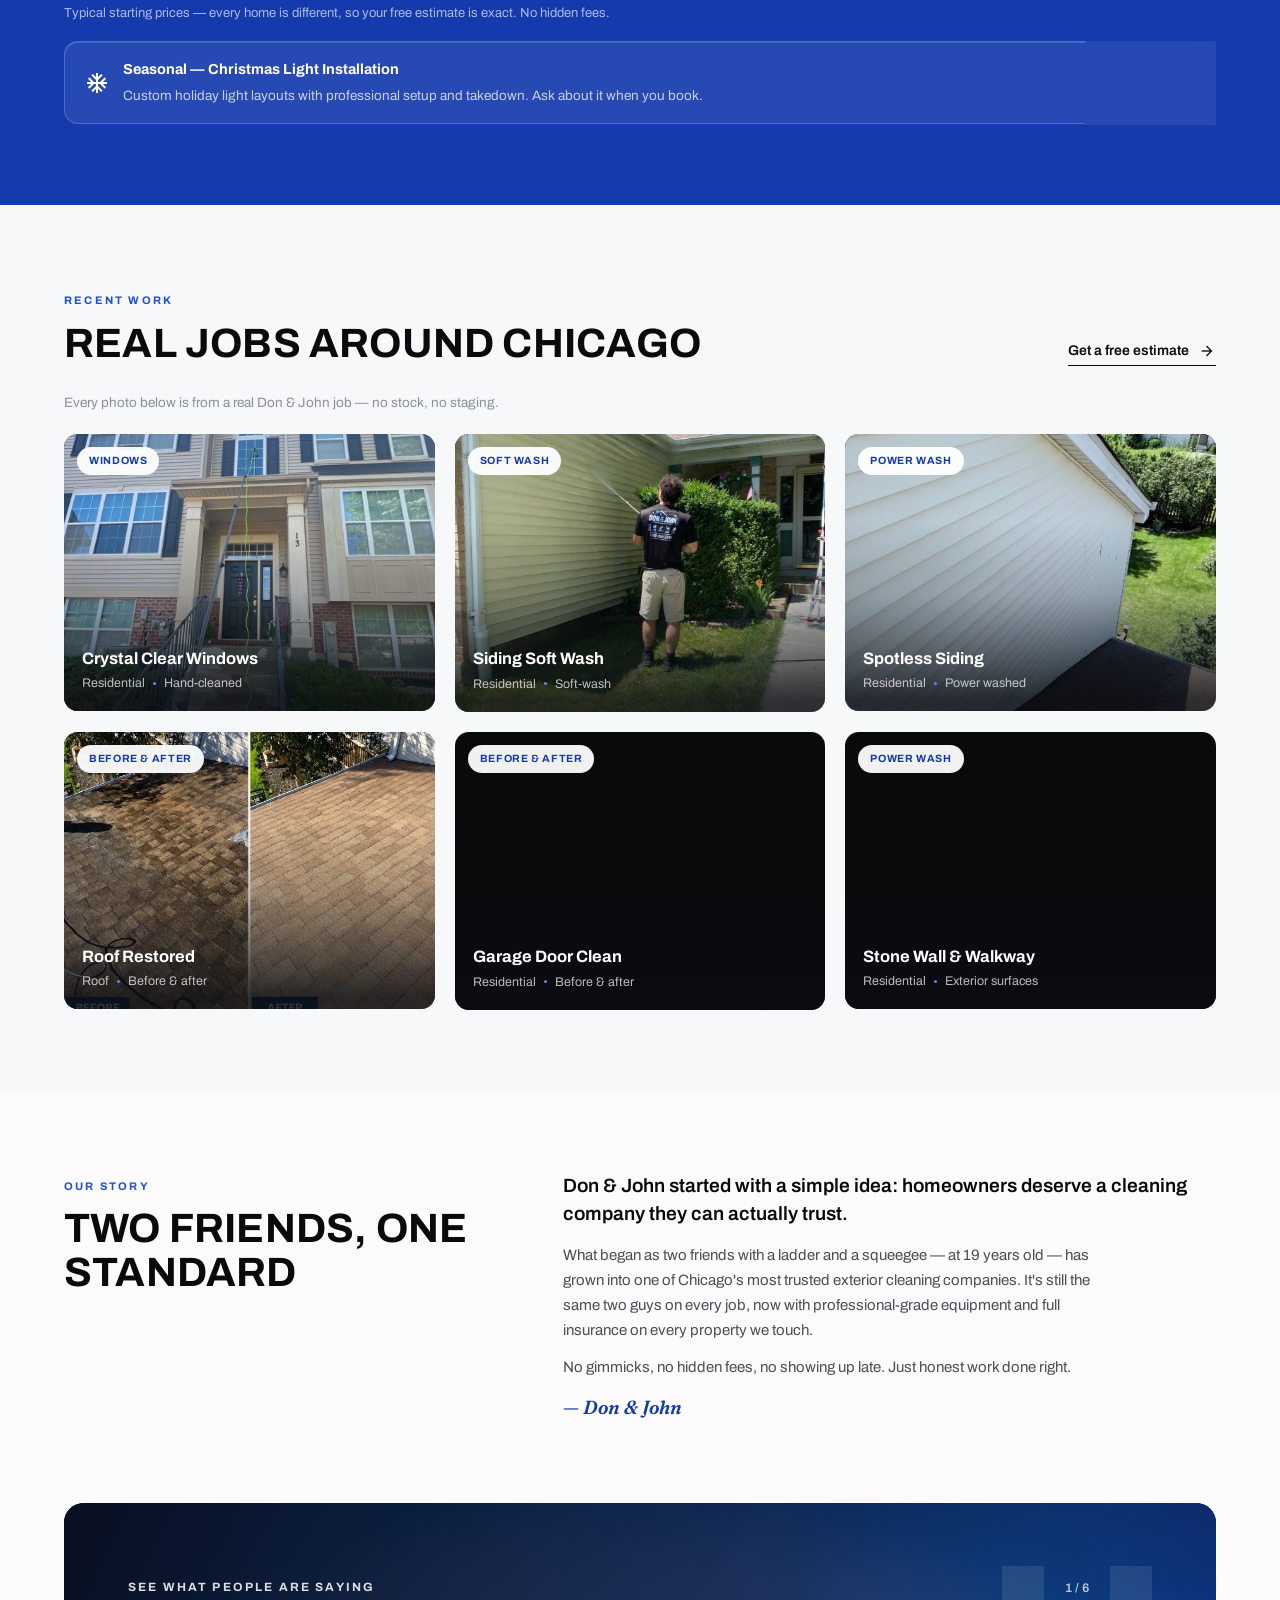
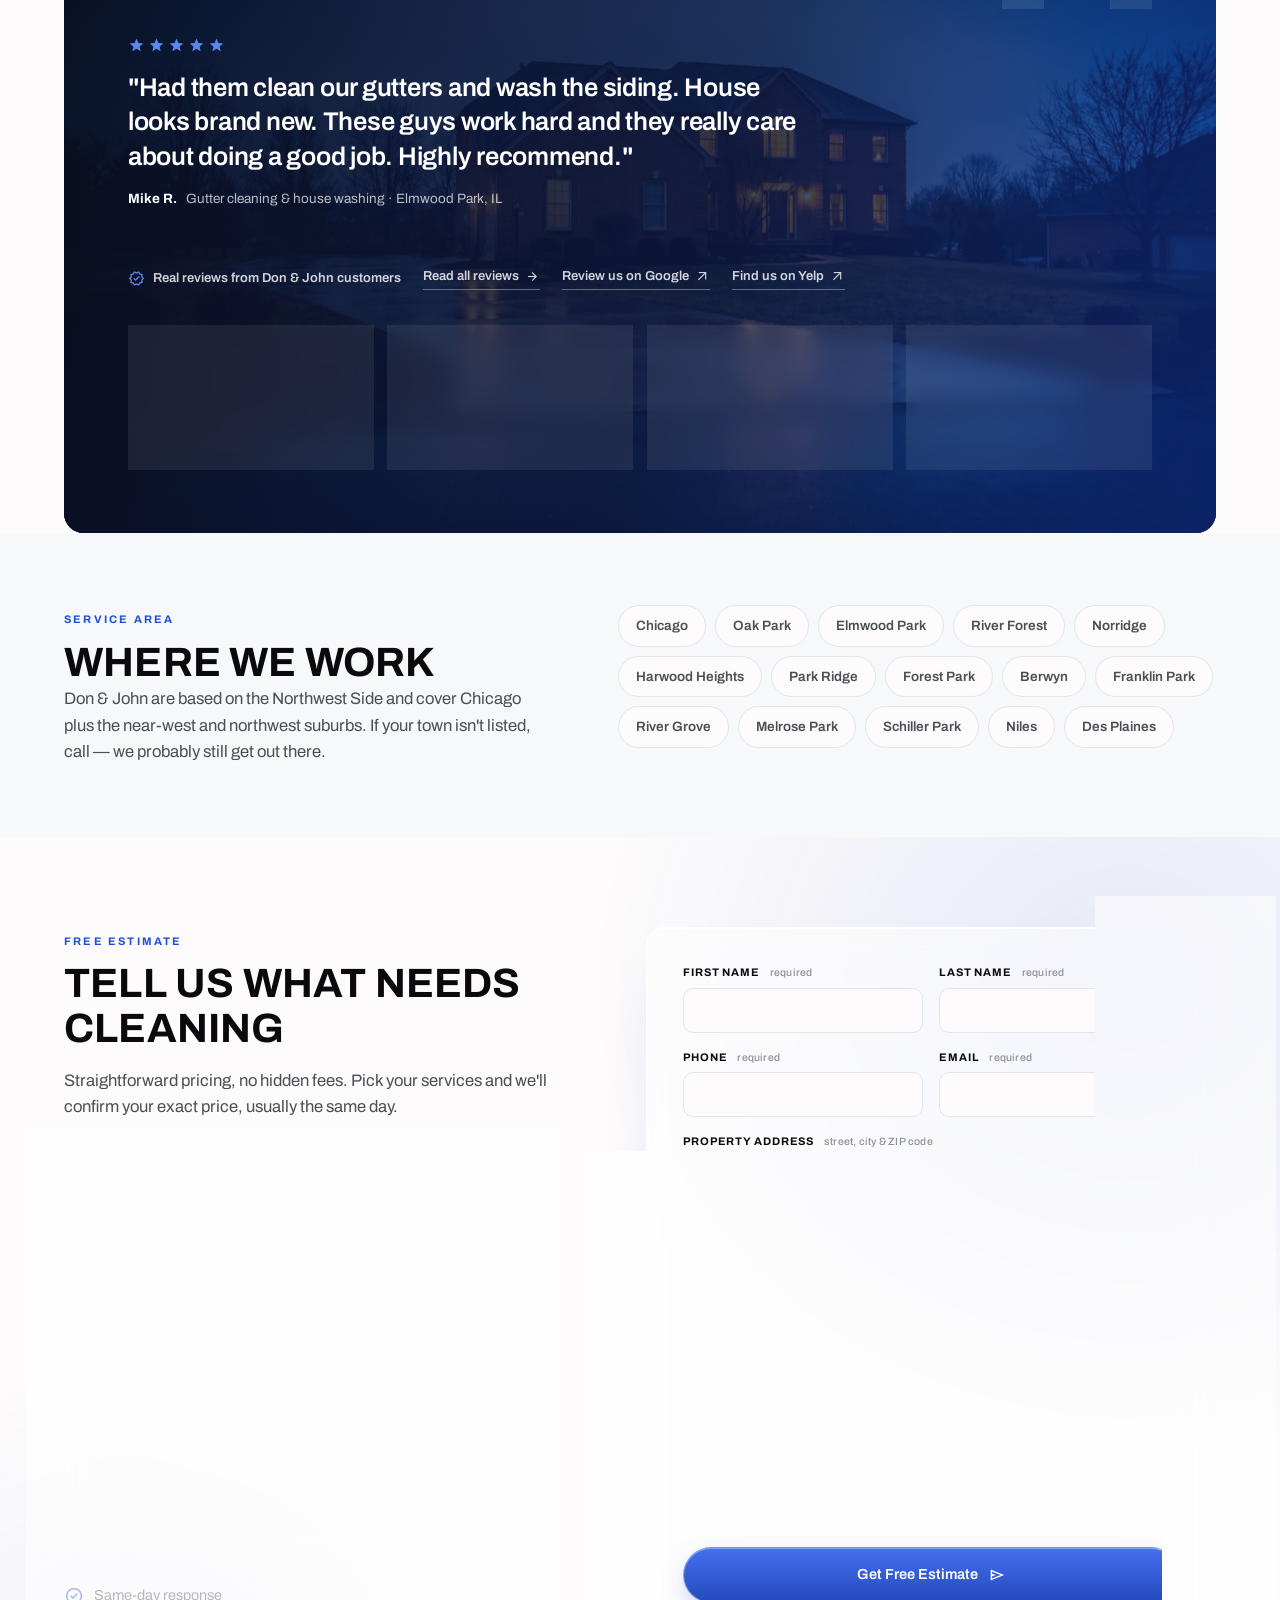
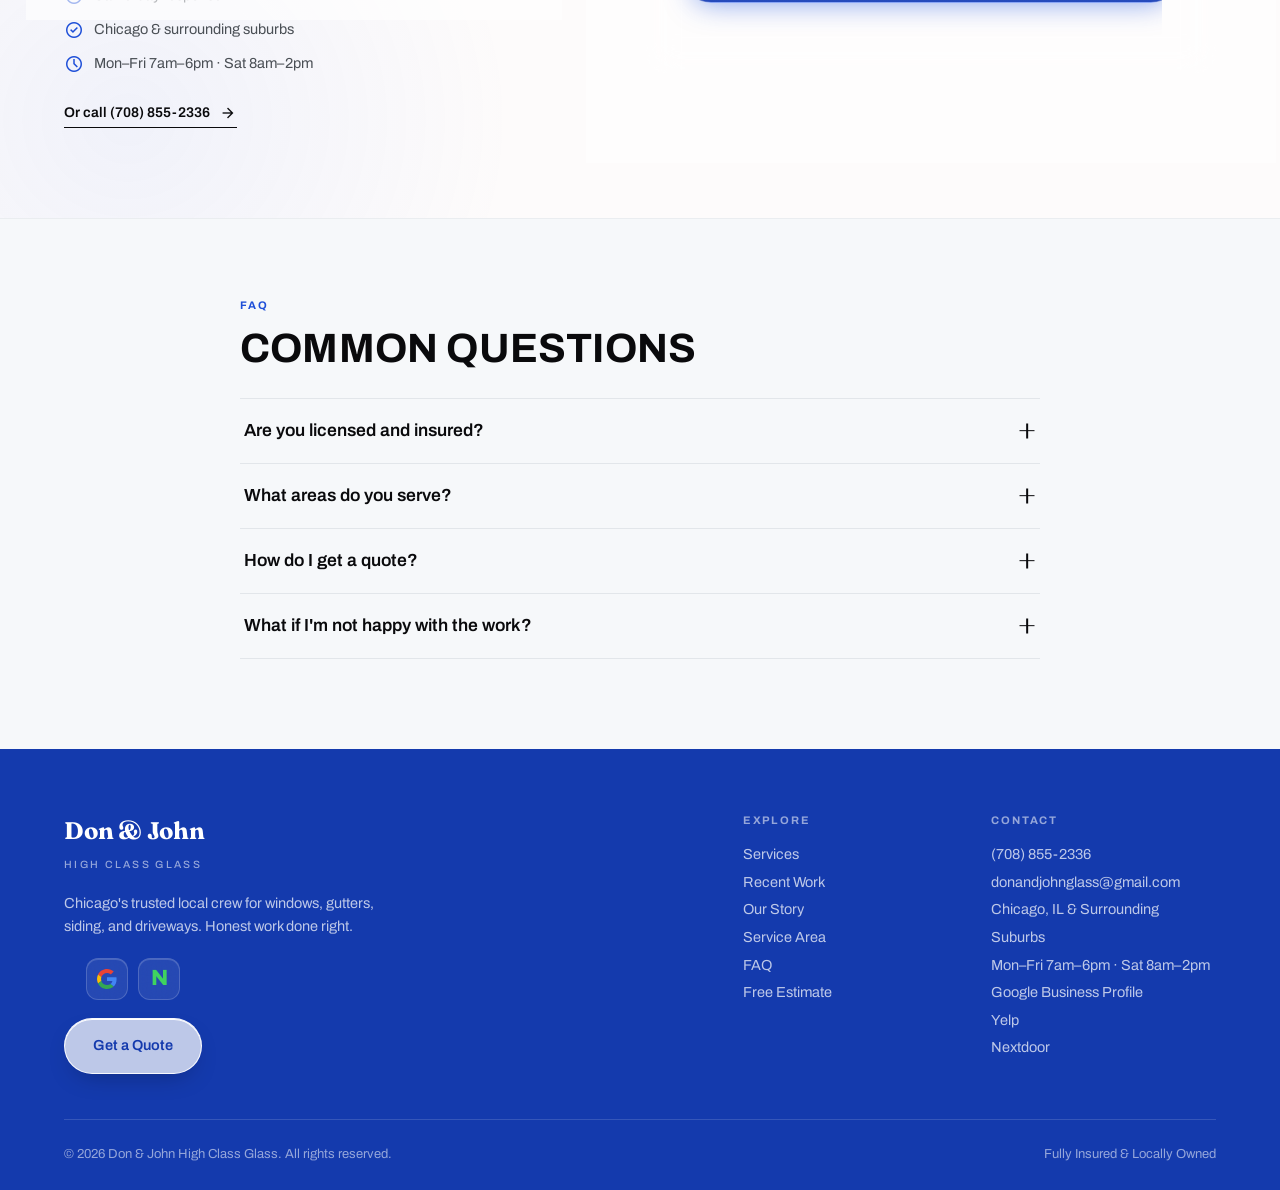
==== commit 503e368e: "Serve WebP, and fix the gallery intrinsic dimensions Images were 2.44 MB of JPEG, the single largest" ====
--- a/index.html
+++ b/index.html
@@ -374,7 +374,7 @@
 
   <!-- HERO -->
   <section class="hero">
-    <img class="hero__bg" src="images/hero-suds.jpg" width="2200" height="1228" fetchpriority="high" decoding="async" alt="" aria-hidden="true">
+    <picture><source srcset="images/hero-suds.webp" type="image/webp"><img class="hero__bg" src="images/hero-suds.jpg" width="2000" height="1116" fetchpriority="high" decoding="async" alt="" aria-hidden="true"></picture>
     <div class="hero__inner">
       <div class="hero__copy">
         <span class="hero__eyebrow"><span class="material-symbols-outlined" aria-hidden="true">verified_user</span>Fully Insured · Chicago &amp; the Suburbs</span>
@@ -455,7 +455,7 @@
 
       <div class="work__grid" data-reveal-stagger>
         <article class="work-card">
-          <img src="images/gallery-windows.jpg" alt="Water-fed pole cleaning an upper window of a Chicago home" loading="lazy" decoding="async" width="1400" height="1050">
+          <picture><source srcset="images/gallery-windows.webp" type="image/webp"><img src="images/gallery-windows.jpg" alt="Water-fed pole cleaning an upper window of a Chicago home" loading="lazy" decoding="async" width="1050" height="1400"></picture>
           <div class="work-card__scrim"></div>
           <span class="work-card__tag">Windows</span>
           <div class="work-card__body">
@@ -465,7 +465,7 @@
         </article>
 
         <article class="work-card">
-          <img src="images/gallery-gutters.jpg" alt="Crew member soft-washing a home's siding" loading="lazy" decoding="async" width="1400" height="1050">
+          <picture><source srcset="images/gallery-gutters.webp" type="image/webp"><img src="images/gallery-gutters.jpg" alt="Crew member soft-washing a home's siding" loading="lazy" decoding="async" width="1050" height="1400"></picture>
           <div class="work-card__scrim"></div>
           <span class="work-card__tag">Soft Wash</span>
           <div class="work-card__body">
@@ -475,7 +475,7 @@
         </article>
 
         <article class="work-card">
-          <img src="images/gallery-siding-powerwash.jpg" alt="Clean white vinyl siding after a power wash" loading="lazy" decoding="async" width="1400" height="1050">
+          <picture><source srcset="images/gallery-siding-powerwash.webp" type="image/webp"><img src="images/gallery-siding-powerwash.jpg" alt="Clean white vinyl siding after a power wash" loading="lazy" decoding="async" width="1050" height="1400"></picture>
           <div class="work-card__scrim"></div>
           <span class="work-card__tag">Power Wash</span>
           <div class="work-card__body">
@@ -485,7 +485,7 @@
         </article>
 
         <article class="work-card">
-          <img src="images/gallery-roof.jpg" alt="Roof shown half-cleaned, before and after" loading="lazy" decoding="async" width="1400" height="1050">
+          <picture><source srcset="images/gallery-roof.webp" type="image/webp"><img src="images/gallery-roof.jpg" alt="Roof shown half-cleaned, before and after" loading="lazy" decoding="async" width="1400" height="1183"></picture>
           <div class="work-card__scrim"></div>
           <span class="work-card__tag">Before &amp; After</span>
           <div class="work-card__body">
@@ -495,7 +495,7 @@
         </article>
 
         <article class="work-card">
-          <img src="images/gallery-garage-beforeafter.jpg" alt="Garage door with a cleaned half next to an unwashed half" loading="lazy" decoding="async" width="1400" height="1050">
+          <picture><source srcset="images/gallery-garage-beforeafter.webp" type="image/webp"><img src="images/gallery-garage-beforeafter.jpg" alt="Garage door with a cleaned half next to an unwashed half" loading="lazy" decoding="async" width="900" height="1600"></picture>
           <div class="work-card__scrim"></div>
           <span class="work-card__tag">Before &amp; After</span>
           <div class="work-card__body">
@@ -505,7 +505,7 @@
         </article>
 
         <article class="work-card">
-          <img src="images/gallery-stonewall.jpg" alt="Stone wall and walkway cleaned along a brick home" loading="lazy" decoding="async" width="1400" height="1050">
+          <picture><source srcset="images/gallery-stonewall.webp" type="image/webp"><img src="images/gallery-stonewall.jpg" alt="Stone wall and walkway cleaned along a brick home" loading="lazy" decoding="async" width="1050" height="1400"></picture>
           <div class="work-card__scrim"></div>
           <span class="work-card__tag">Power Wash</span>
           <div class="work-card__body">
@@ -536,7 +536,7 @@
   <!-- TRUST / REVIEWS -->
   <section class="trust" id="reviews">
     <div class="trust__inner">
-      <div class="trust__bg"><img loading="lazy" decoding="async" src="images/band-brick.jpg" alt="" aria-hidden="true"></div>
+      <div class="trust__bg"><picture><source srcset="images/band-brick.webp" type="image/webp"><img width="1600" height="892" loading="lazy" decoding="async" src="images/band-brick.jpg" alt="" aria-hidden="true"></picture></div>
       <div class="trust__content" data-reveal>
         <div class="trust__head">
           <span class="trust__label">See what people are saying</span>
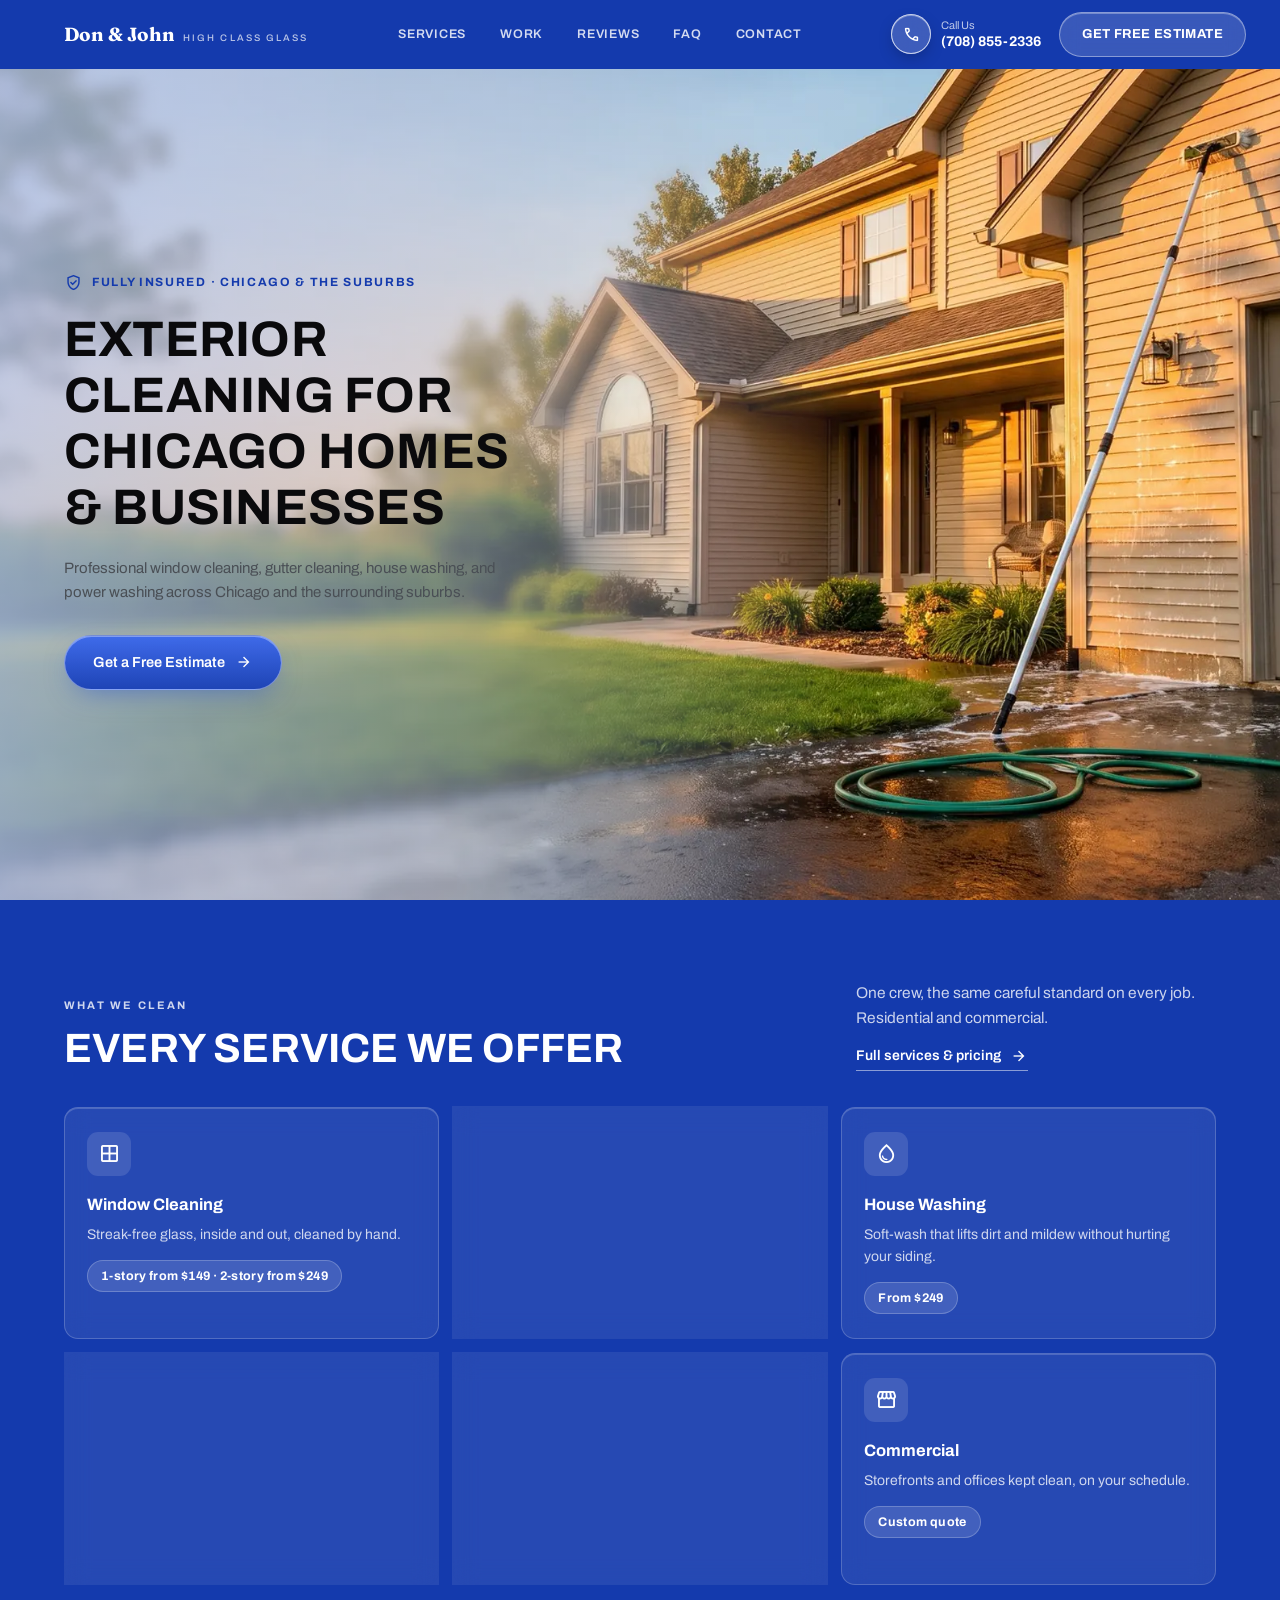
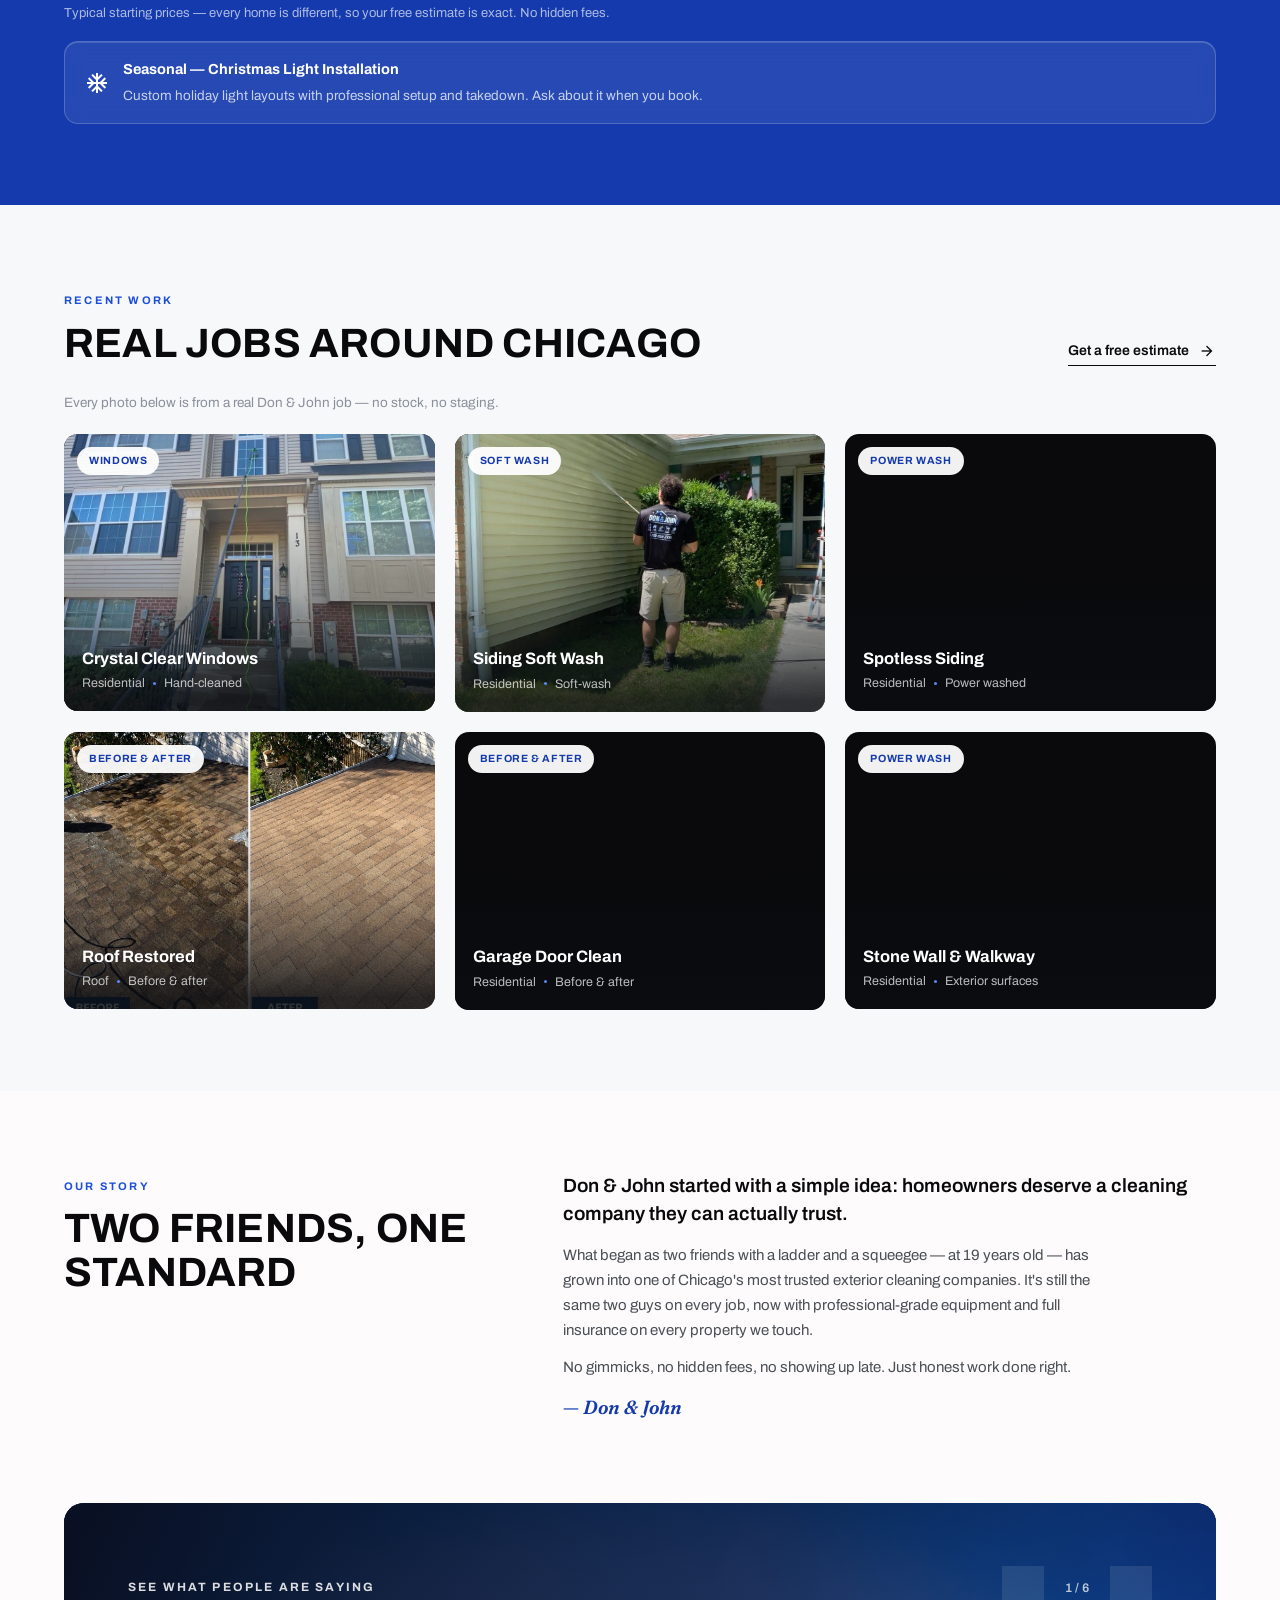
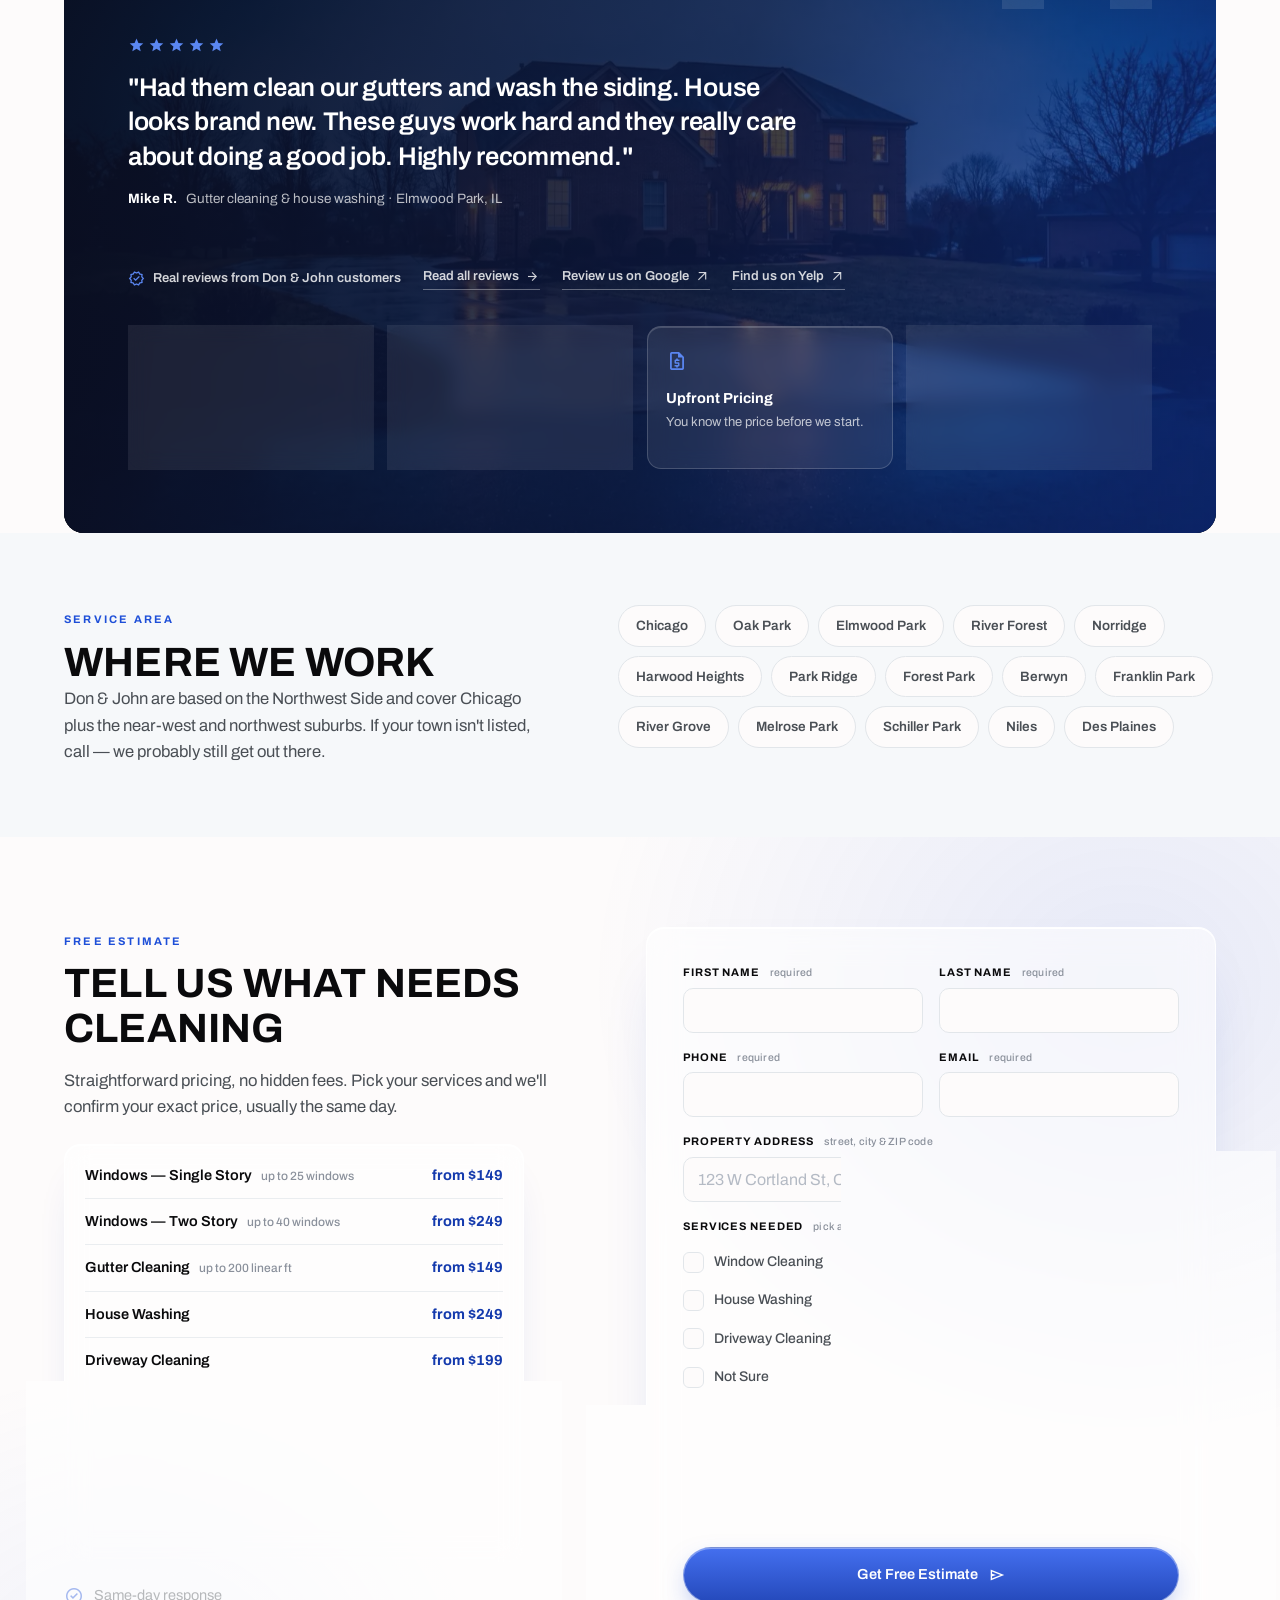
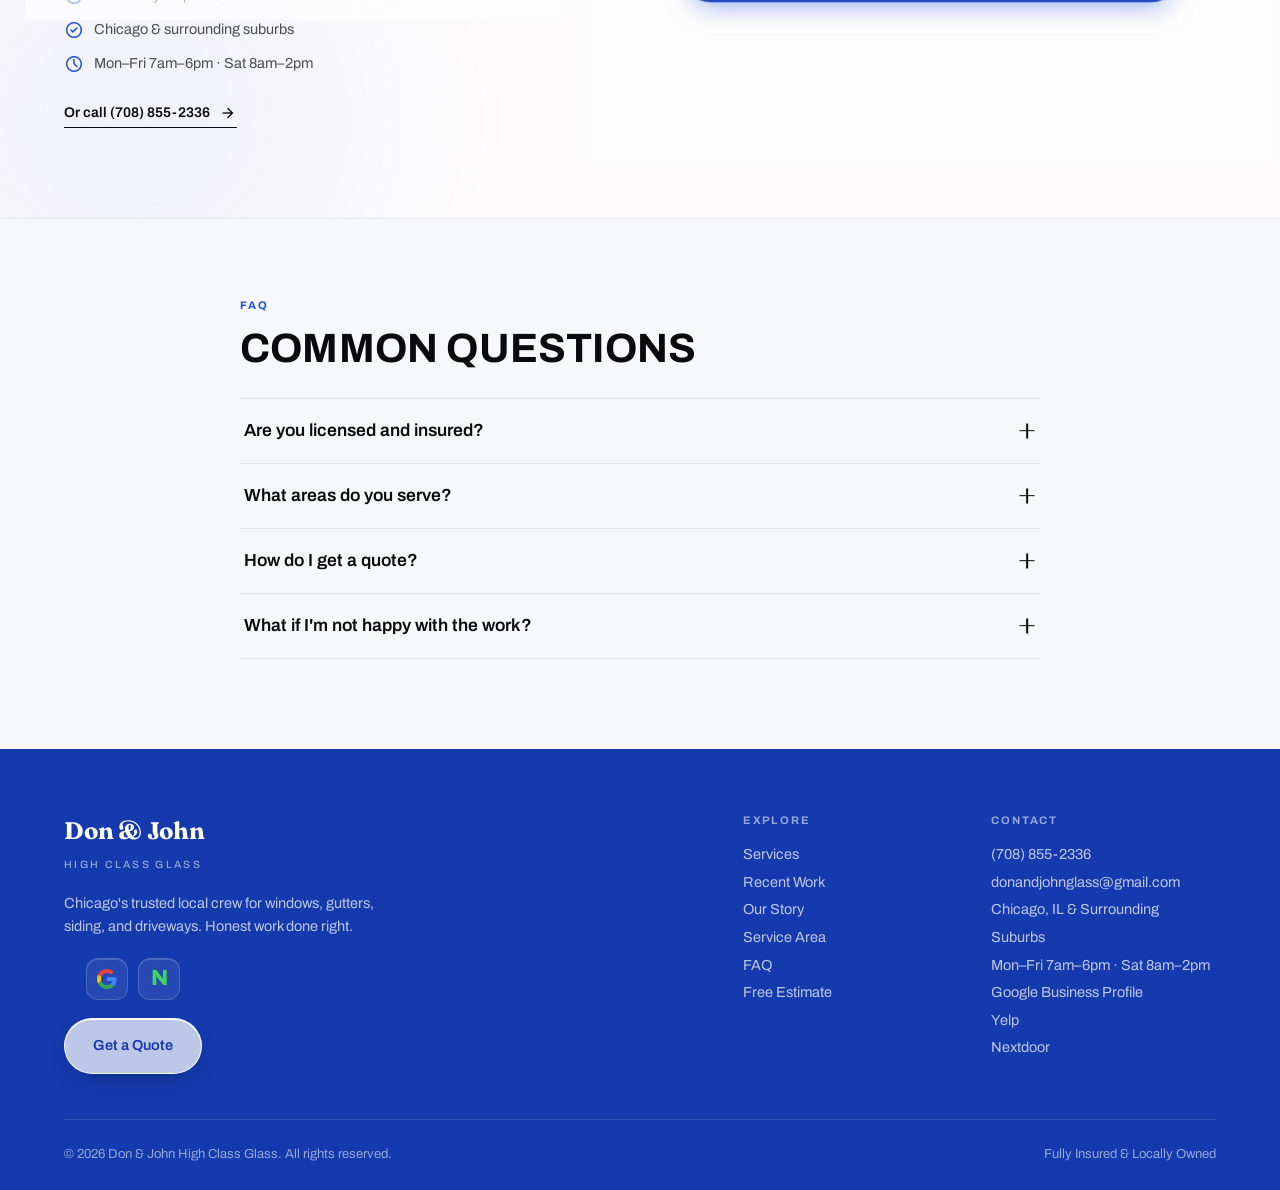
==== commit f5c4abe7: "Drop the roof WebP — it was larger than the JPEG WebP is not universally smaller. On gallery-roof th" ====
--- a/index.html
+++ b/index.html
@@ -485,7 +485,7 @@
         </article>
 
         <article class="work-card">
-          <picture><source srcset="images/gallery-roof.webp" type="image/webp"><img src="images/gallery-roof.jpg" alt="Roof shown half-cleaned, before and after" loading="lazy" decoding="async" width="1400" height="1183"></picture>
+          <img src="images/gallery-roof.jpg" alt="Roof shown half-cleaned, before and after" loading="lazy" decoding="async" width="1400" height="1183">
           <div class="work-card__scrim"></div>
           <span class="work-card__tag">Before &amp; After</span>
           <div class="work-card__body">
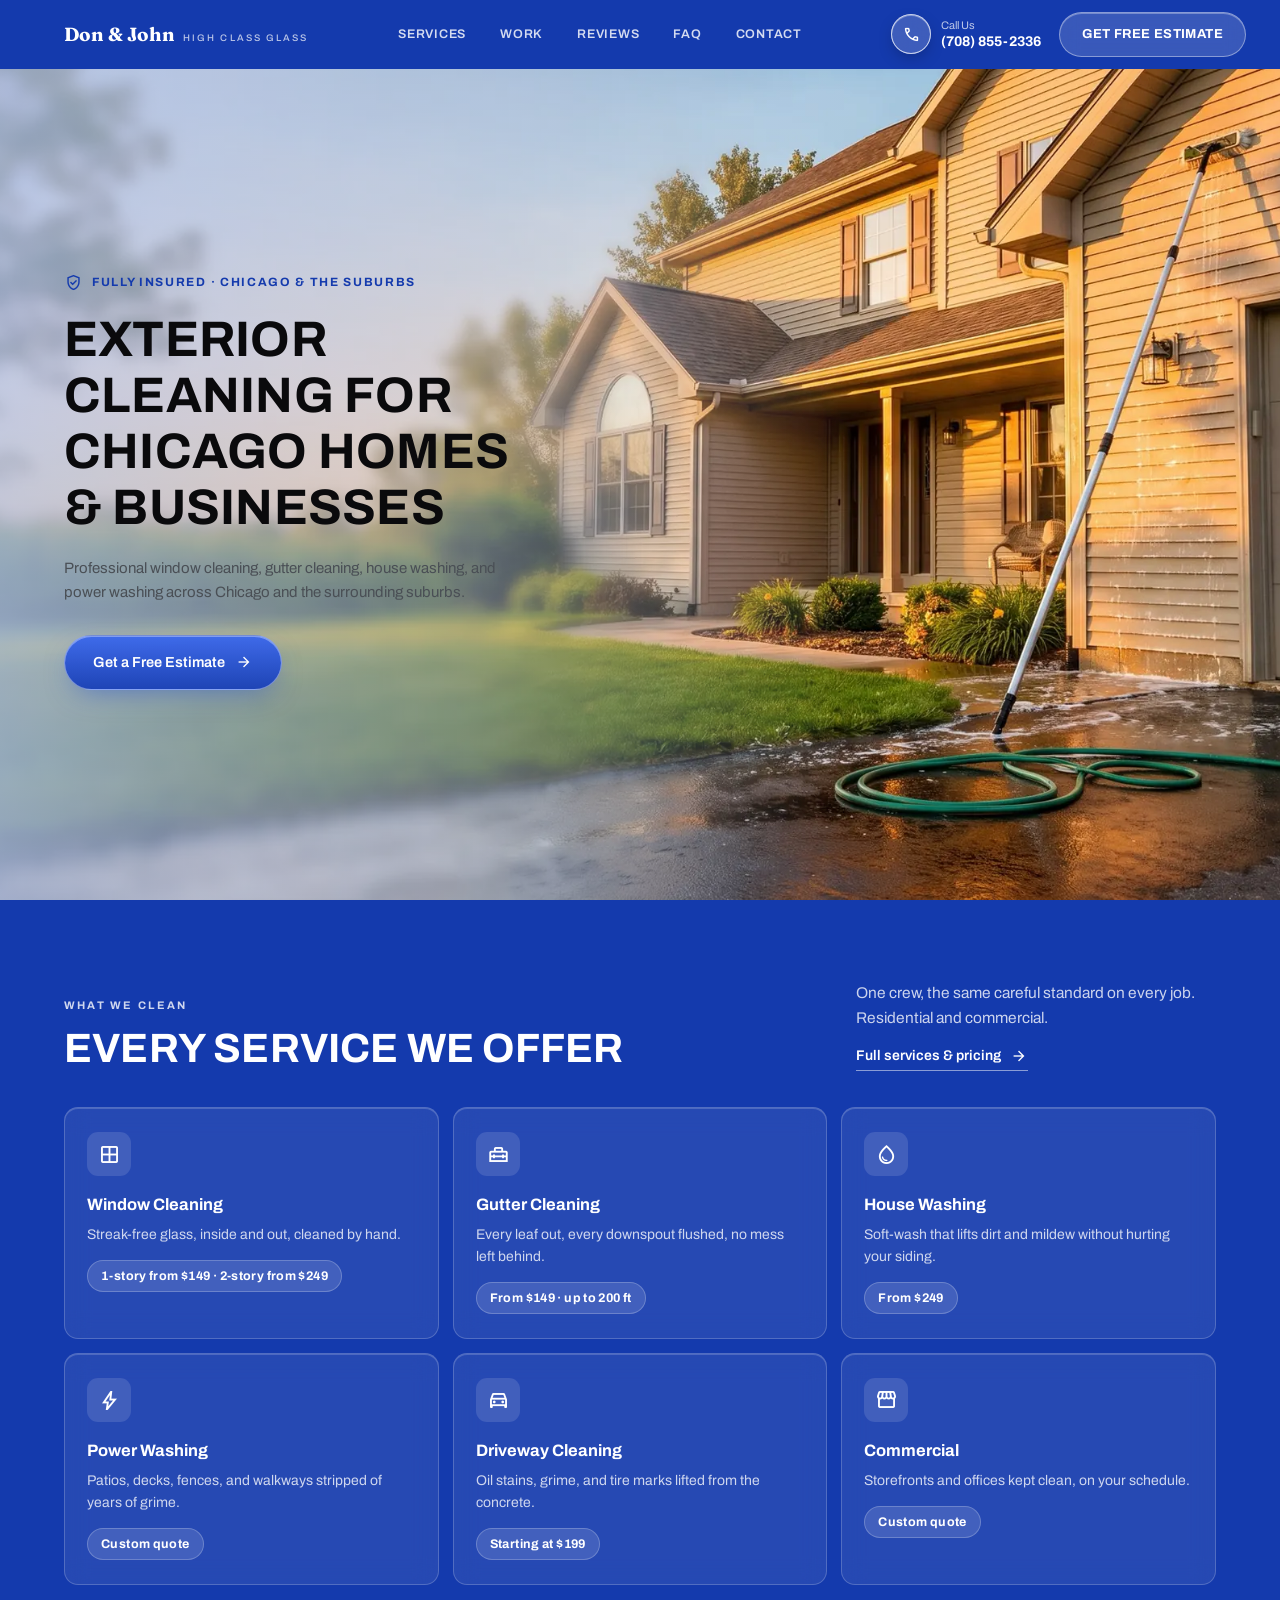
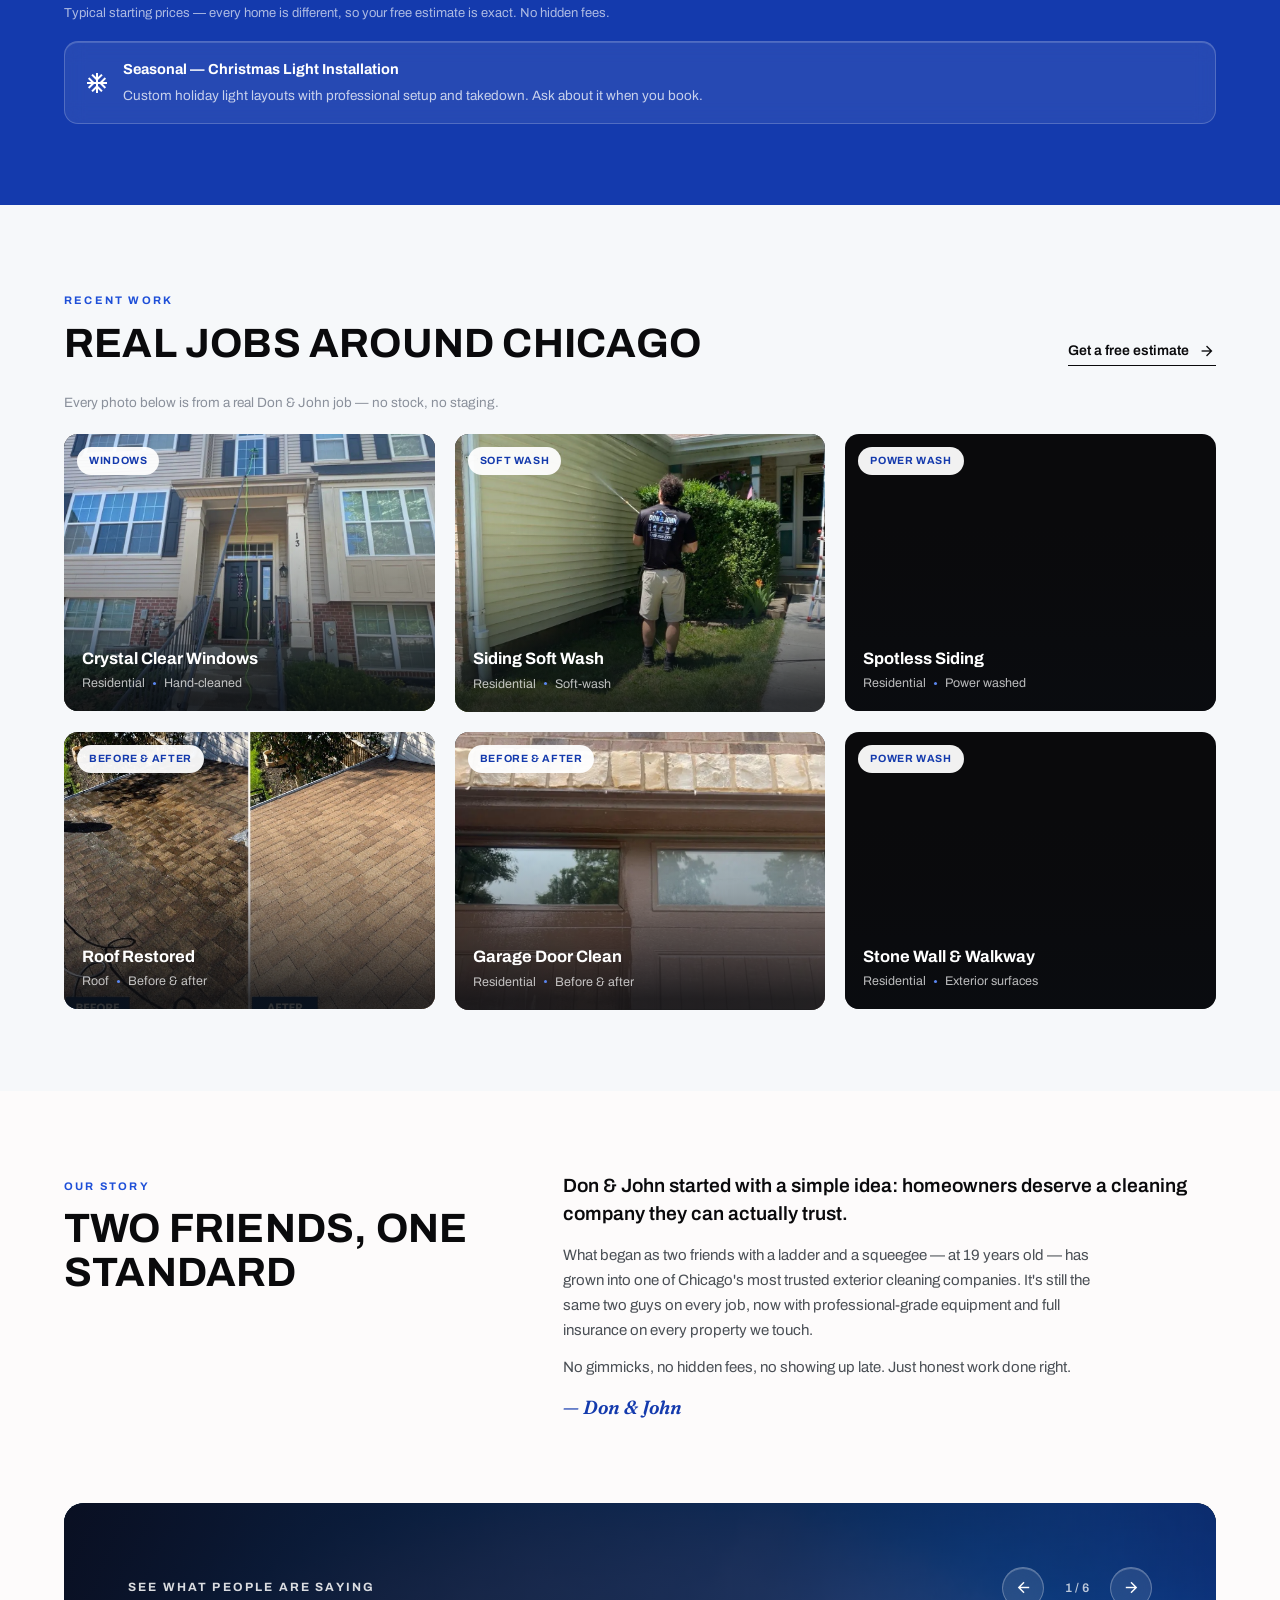
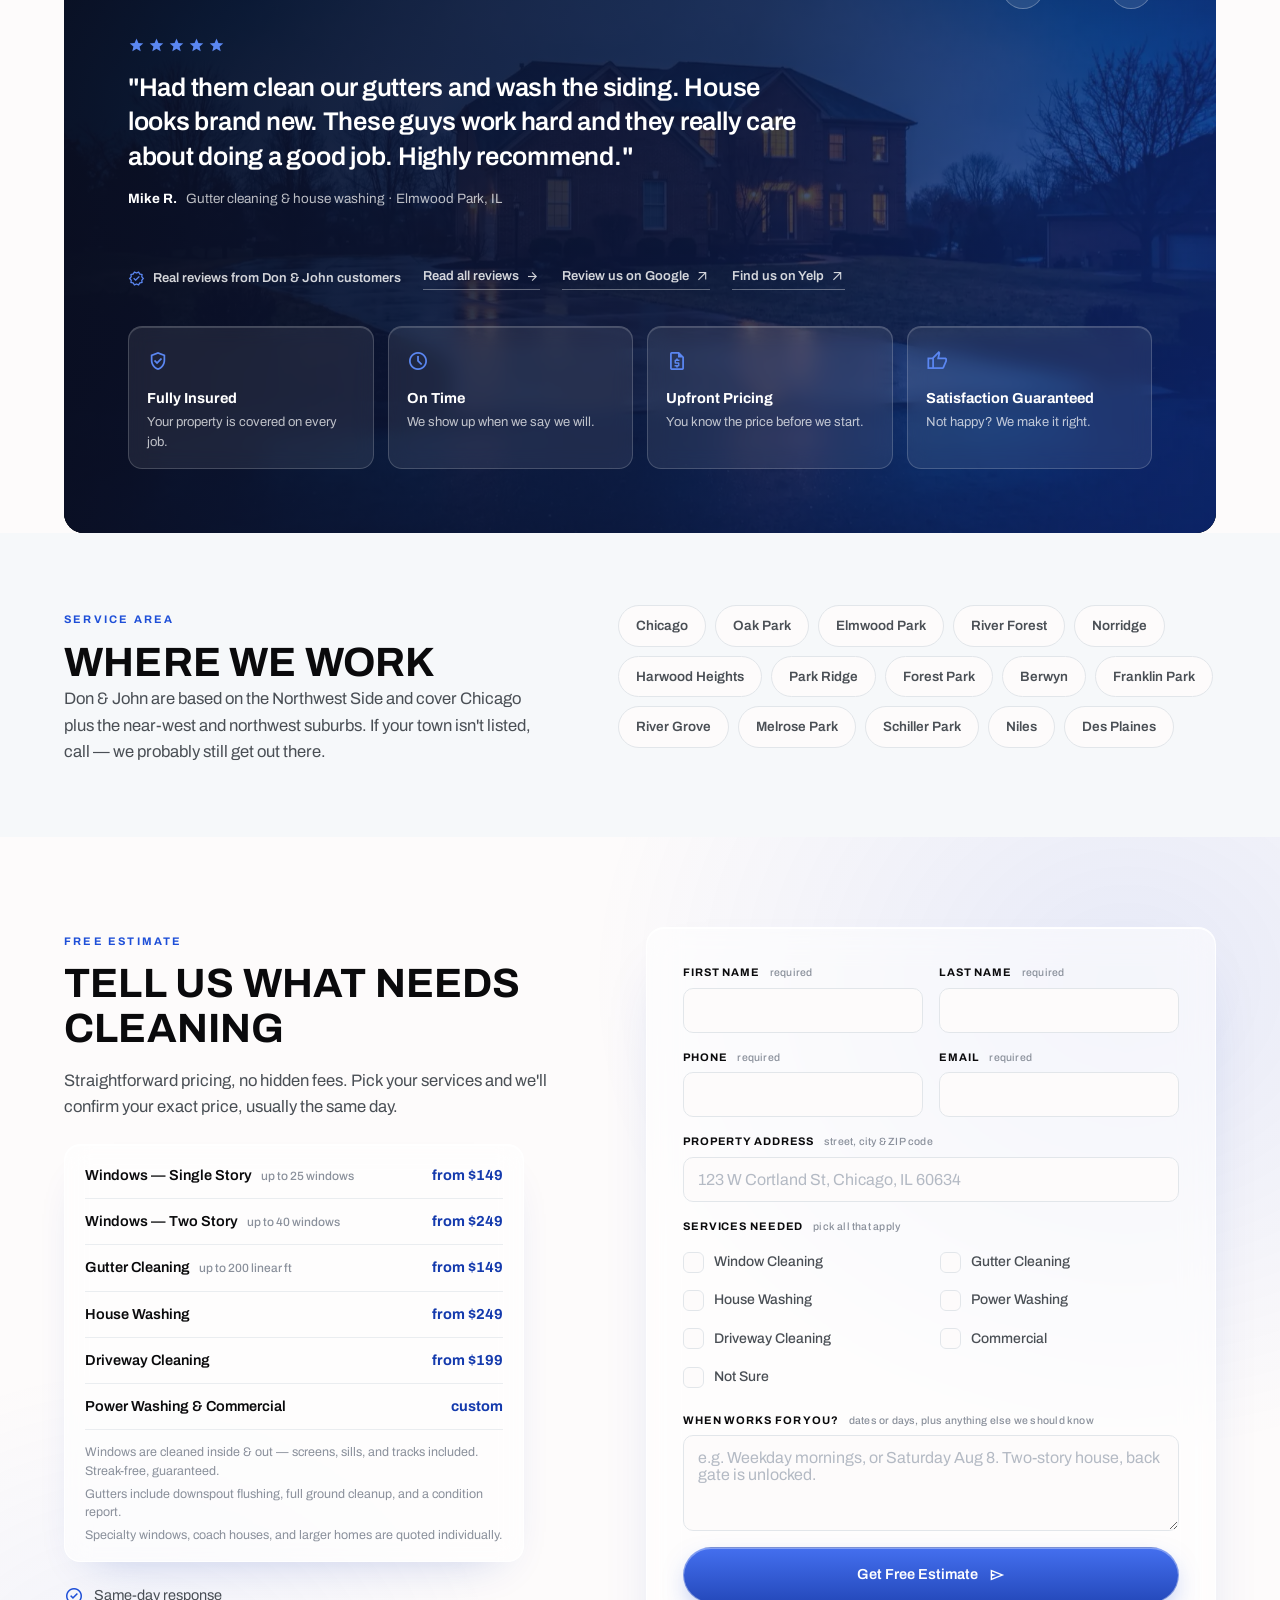
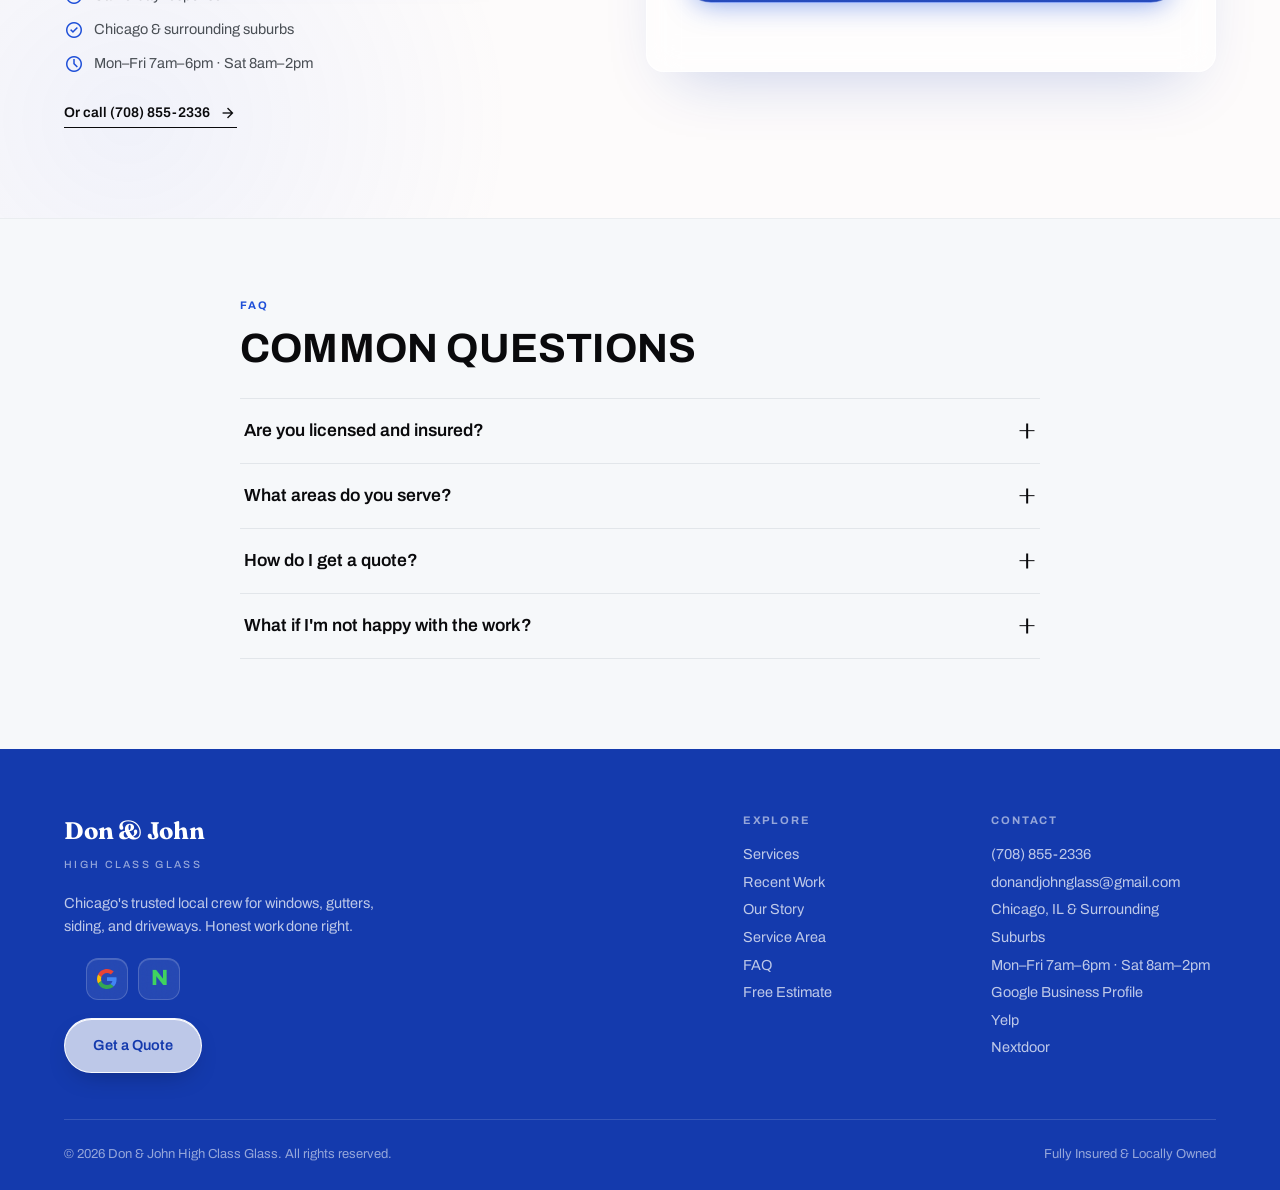
==== commit cd08ed42: "Drop the street address from schema — this is a service-area business The Google Business Profile is" ====
--- a/index.html
+++ b/index.html
@@ -59,10 +59,8 @@
   "currenciesAccepted": "USD",
   "address": {
     "@type": "PostalAddress",
-    "streetAddress": "3313 N Paris Ave",
     "addressLocality": "Chicago",
     "addressRegion": "IL",
-    "postalCode": "60634",
     "addressCountry": "US"
   },
   "areaServed": [
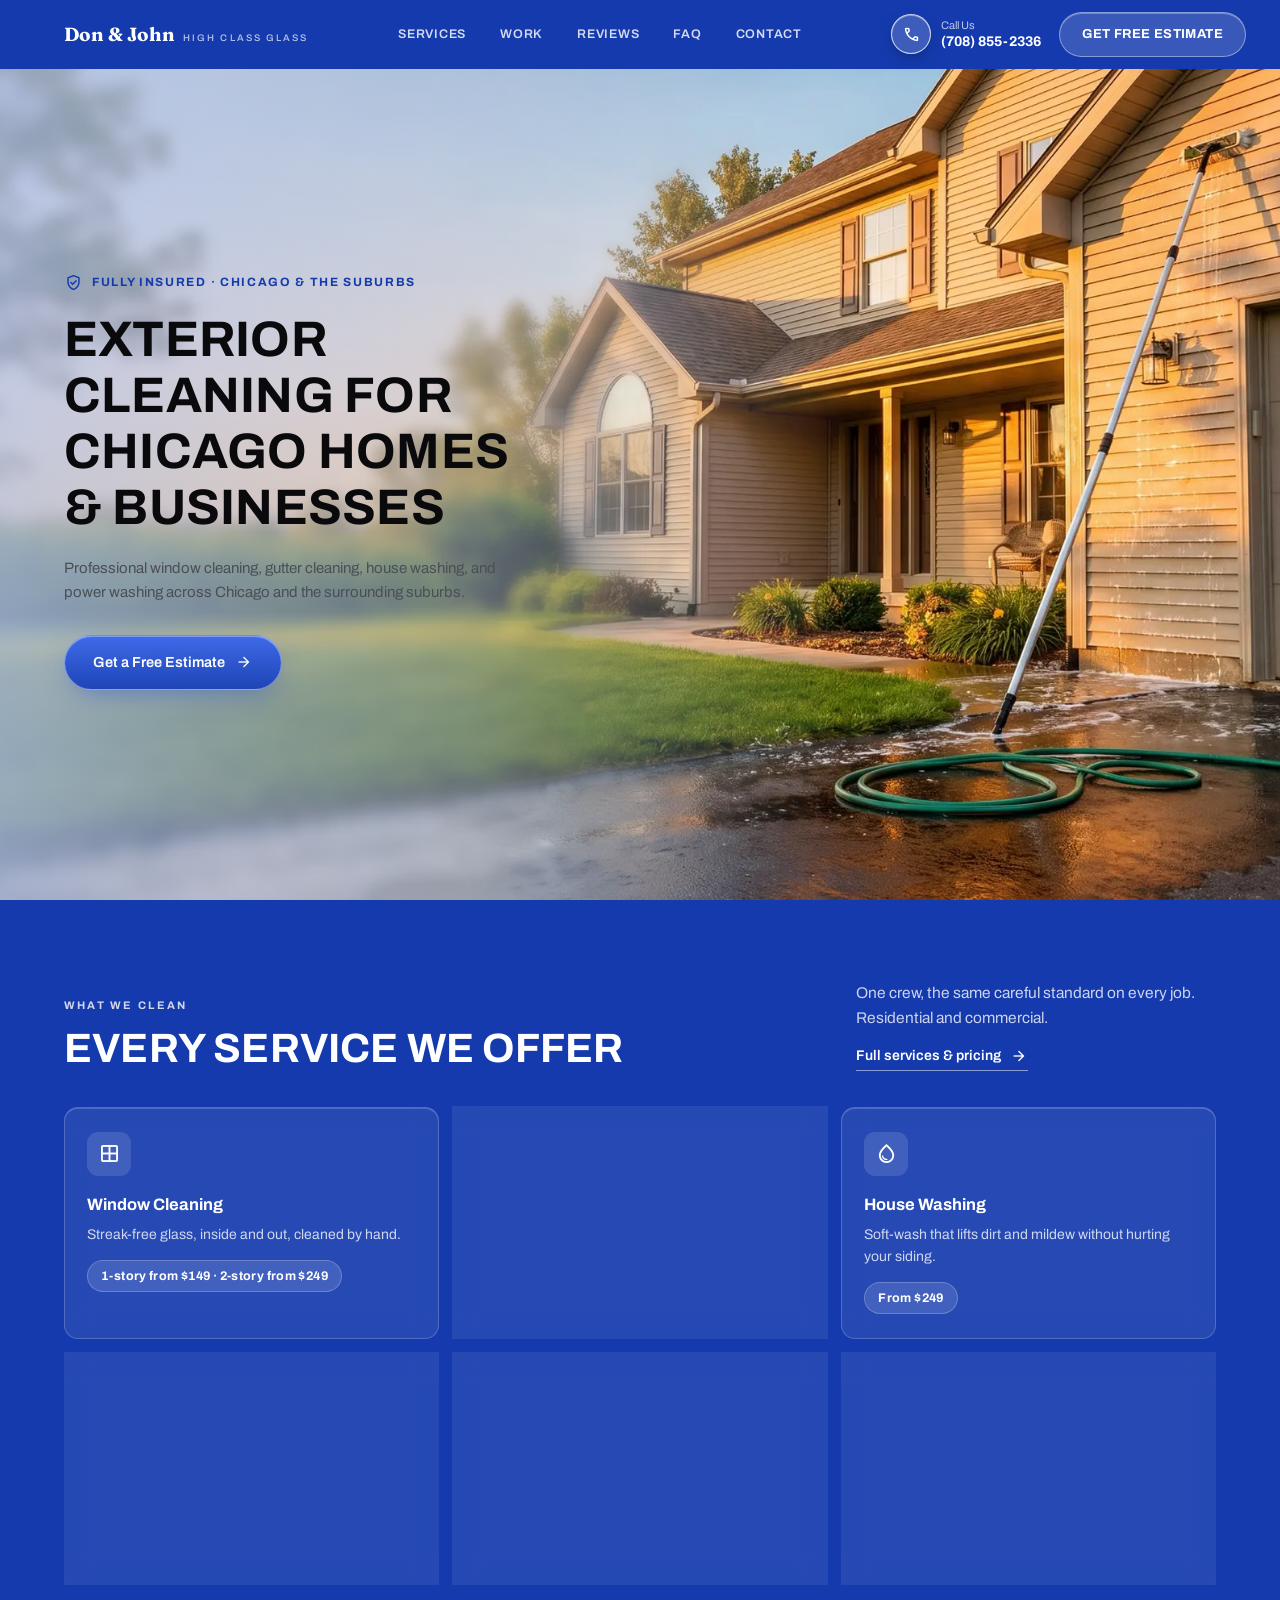
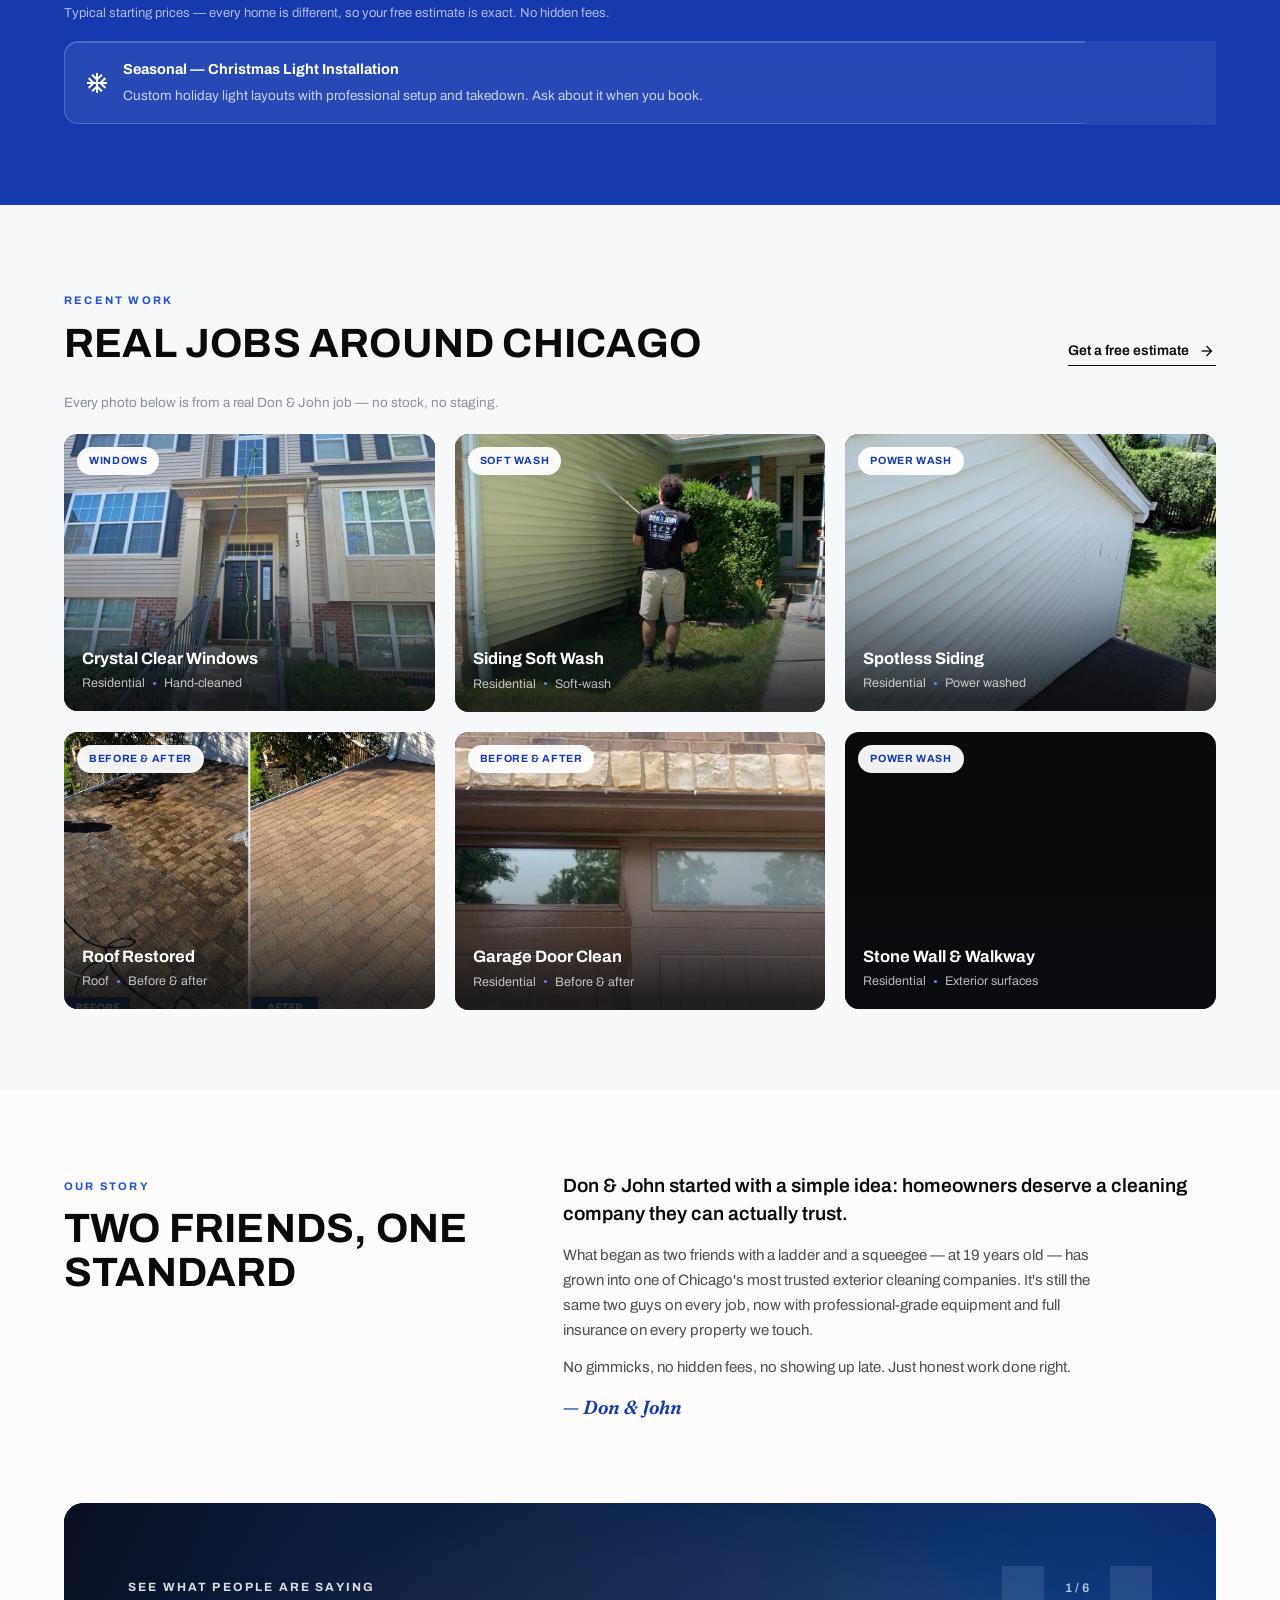
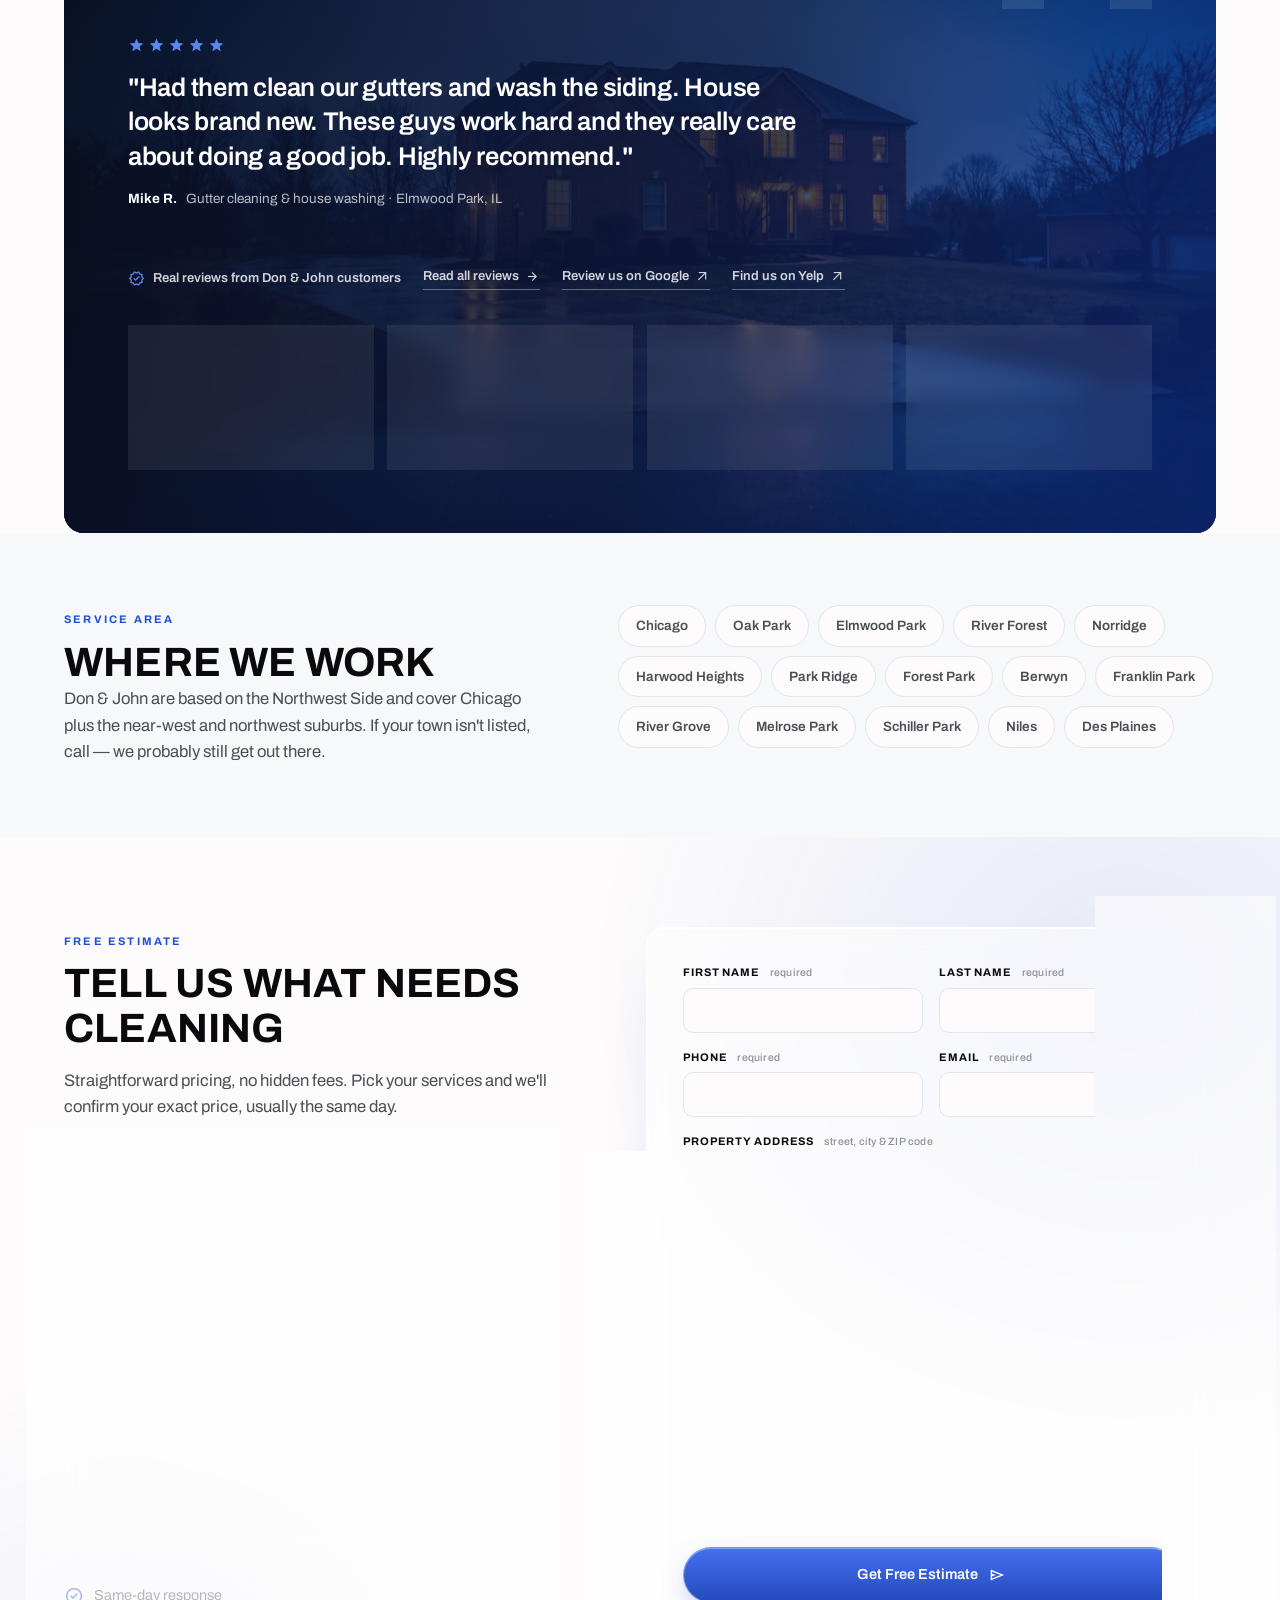
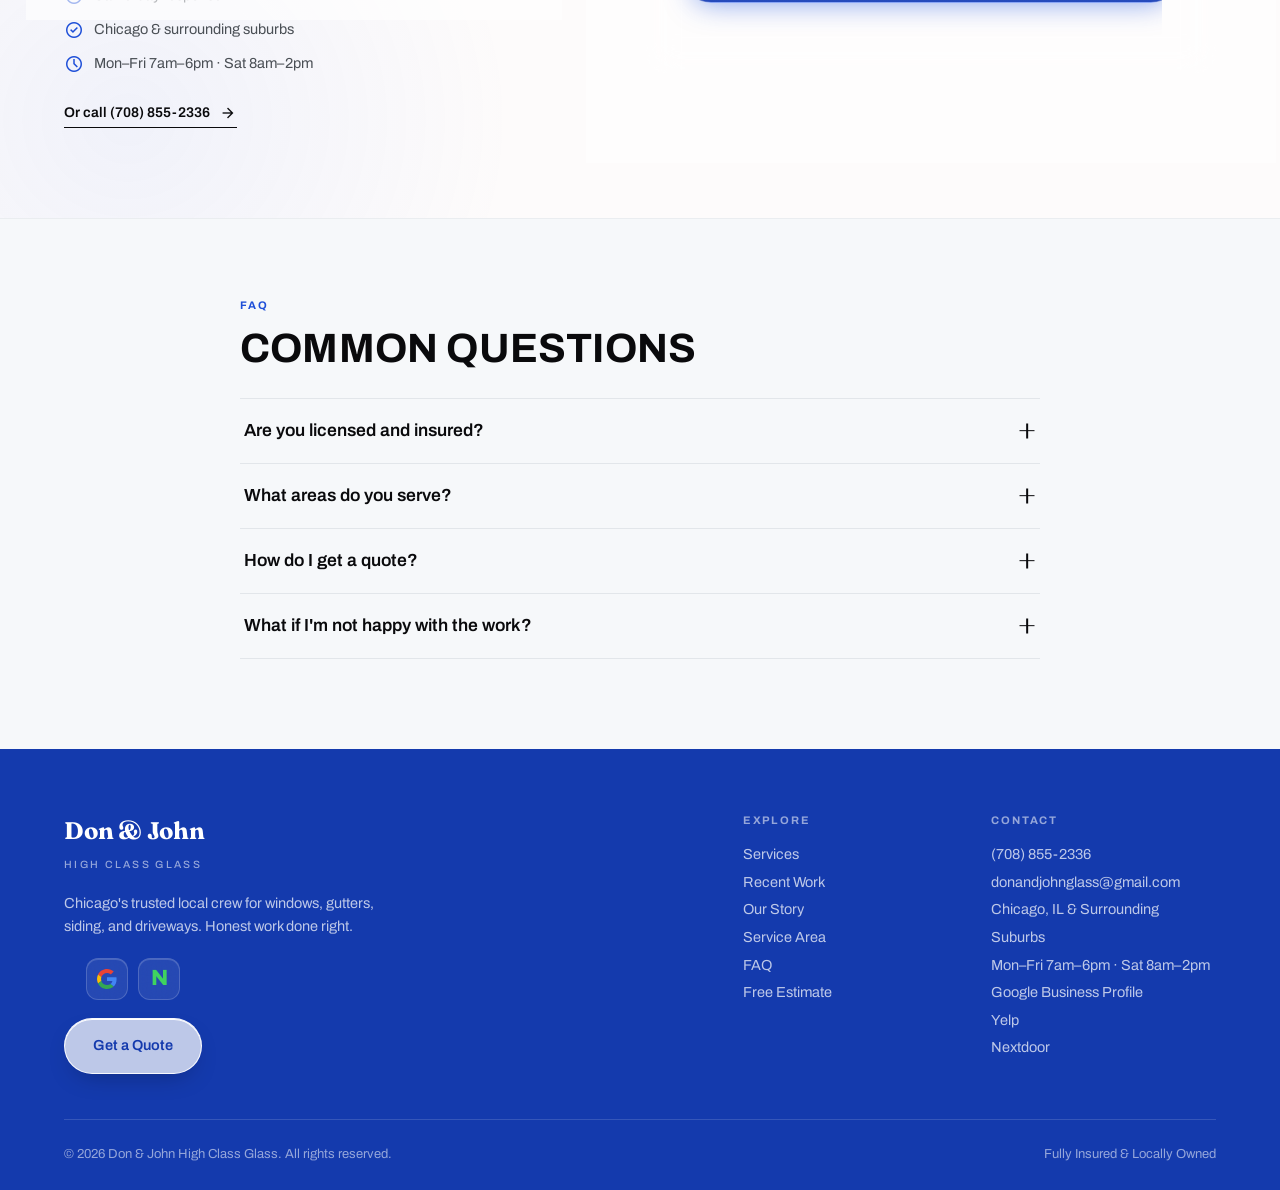
==== commit 05e20d77: "Finish the SEO pass: per-service schema, meta parity, LCP preload services.html carried all the pric" ====
--- a/index.html
+++ b/index.html
@@ -28,6 +28,7 @@
 <meta name="geo.placename" content="Chicago, Illinois">
 <meta name="author" content="Don &amp; John High Class Glass">
 
+<link rel="preload" as="image" href="images/hero-suds.webp" type="image/webp" fetchpriority="high">
 <link rel="preconnect" href="https://fonts.googleapis.com">
 <link rel="preconnect" href="https://fonts.gstatic.com" crossorigin>
 <link rel="stylesheet" href="https://fonts.googleapis.com/css2?family=Archivo:wght@400;500;600;700&family=Fraunces:opsz,wght@9..144,400;9..144,500;9..144,600;9..144,700&display=swap">
